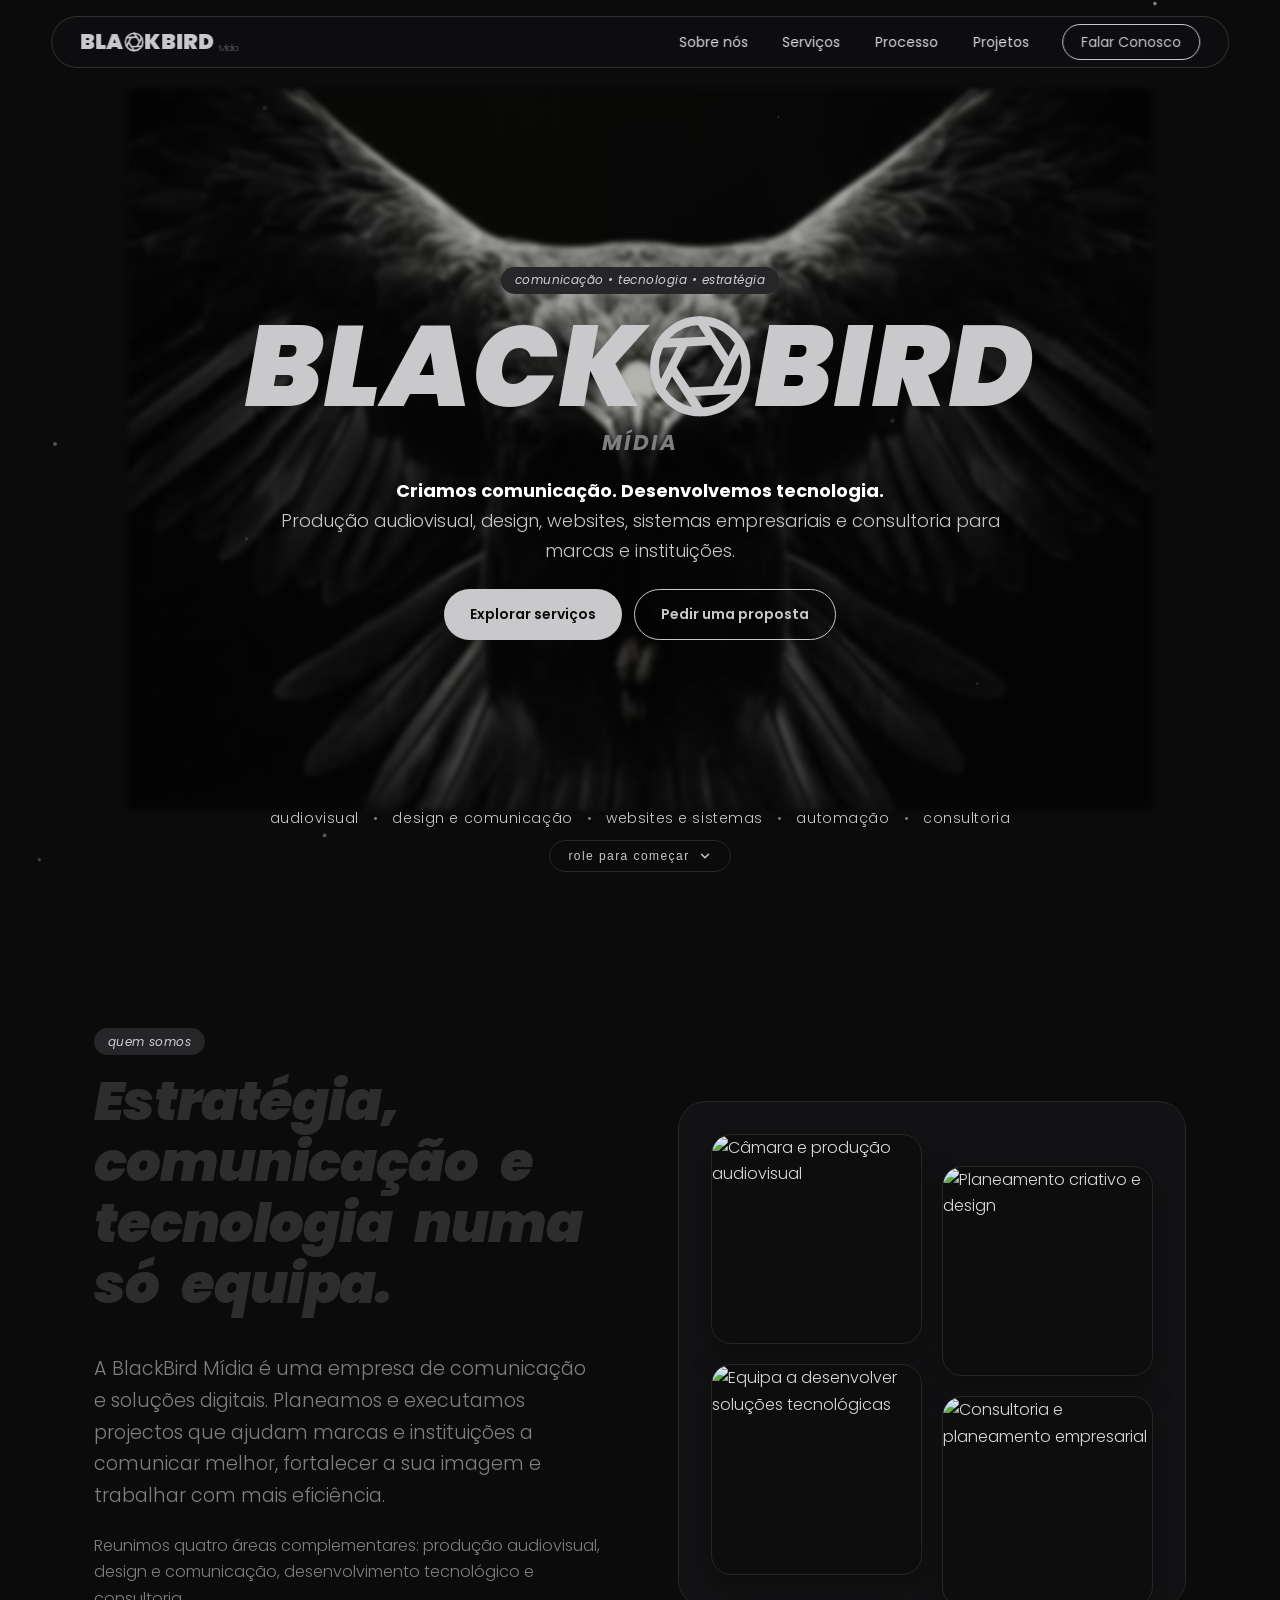
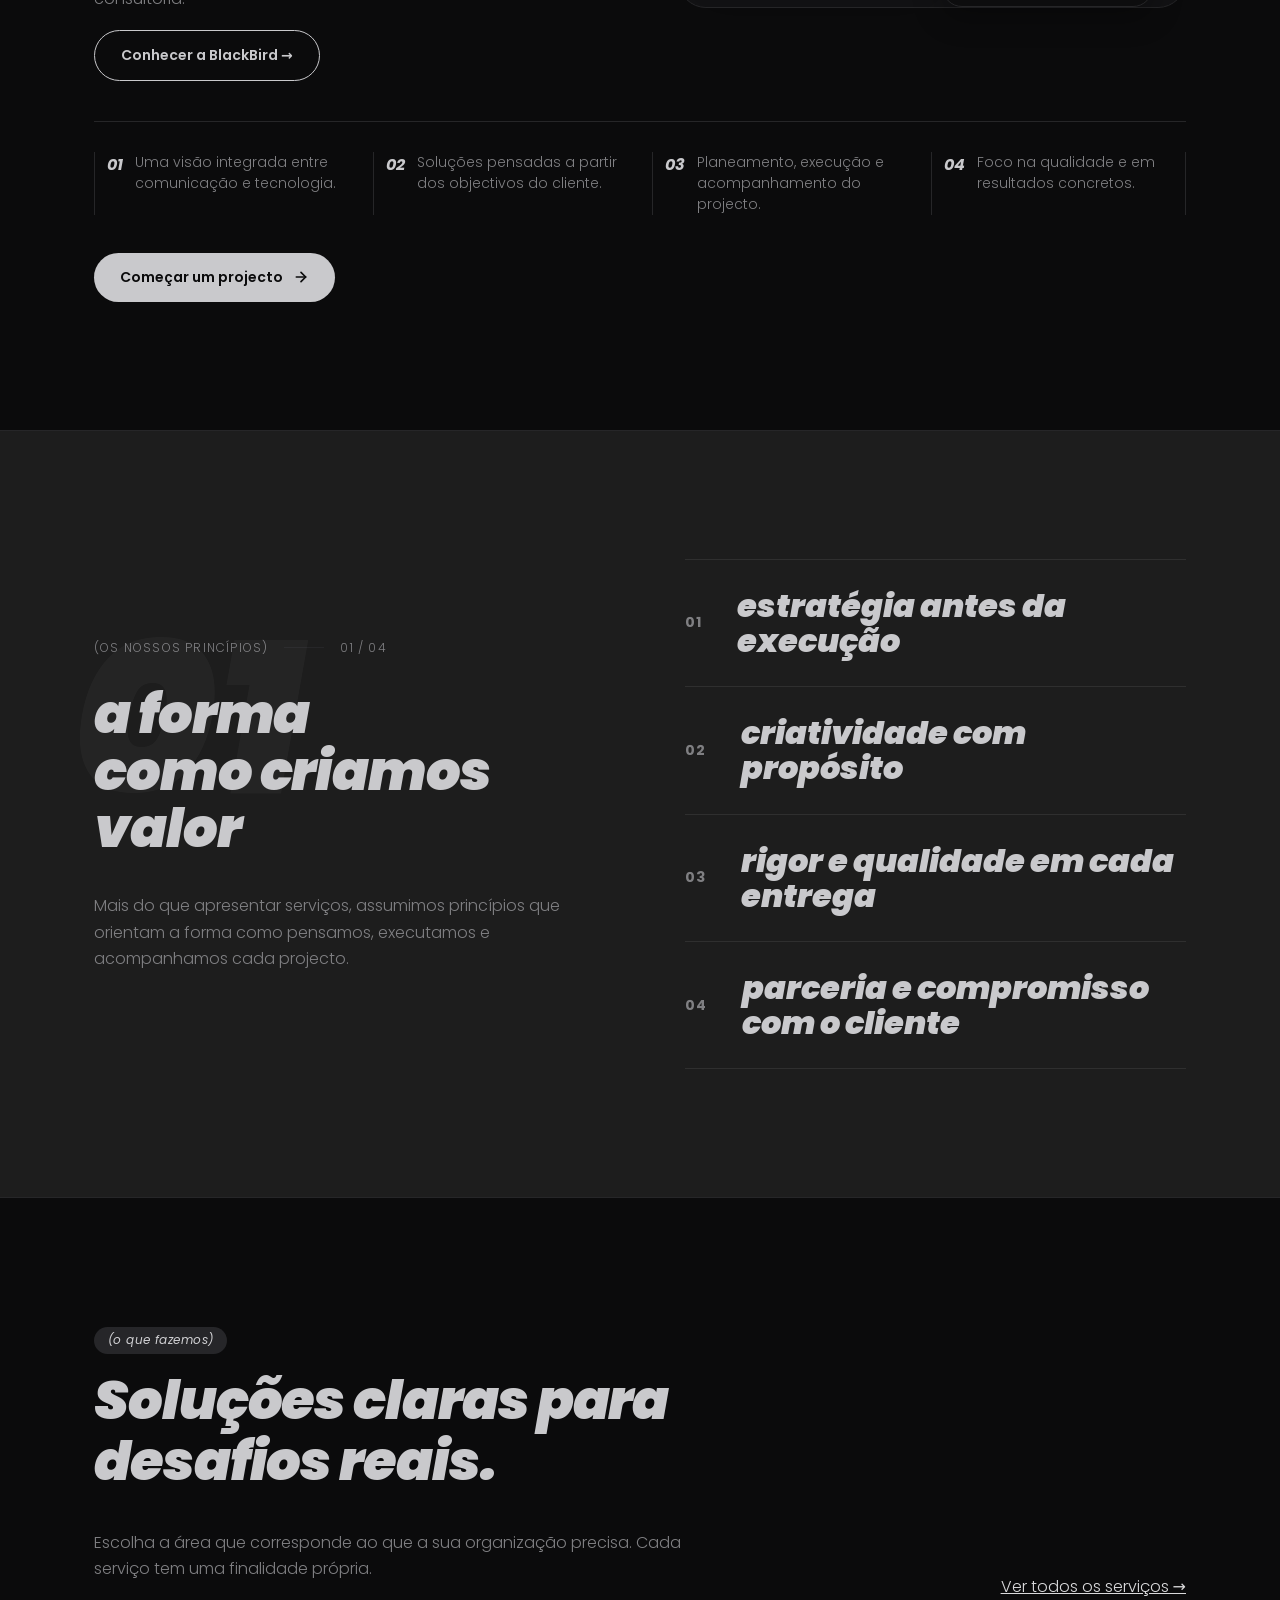
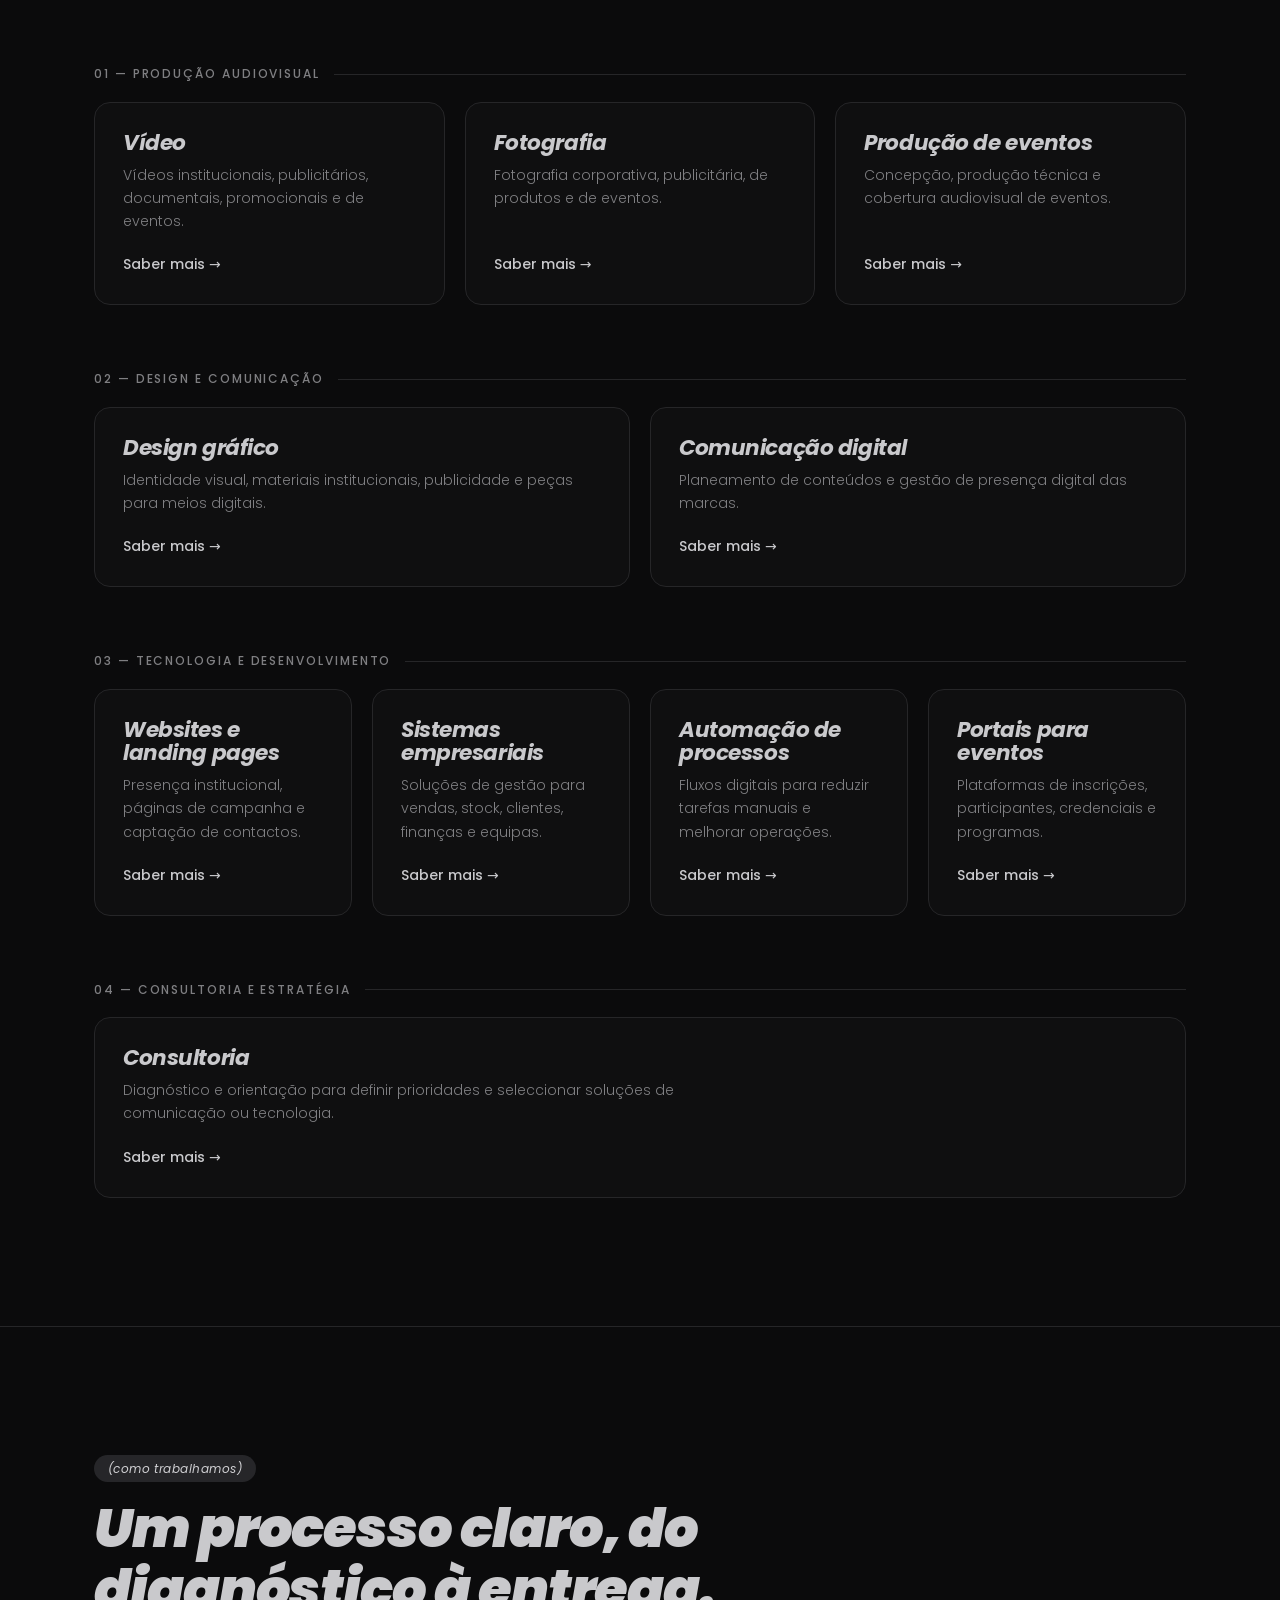
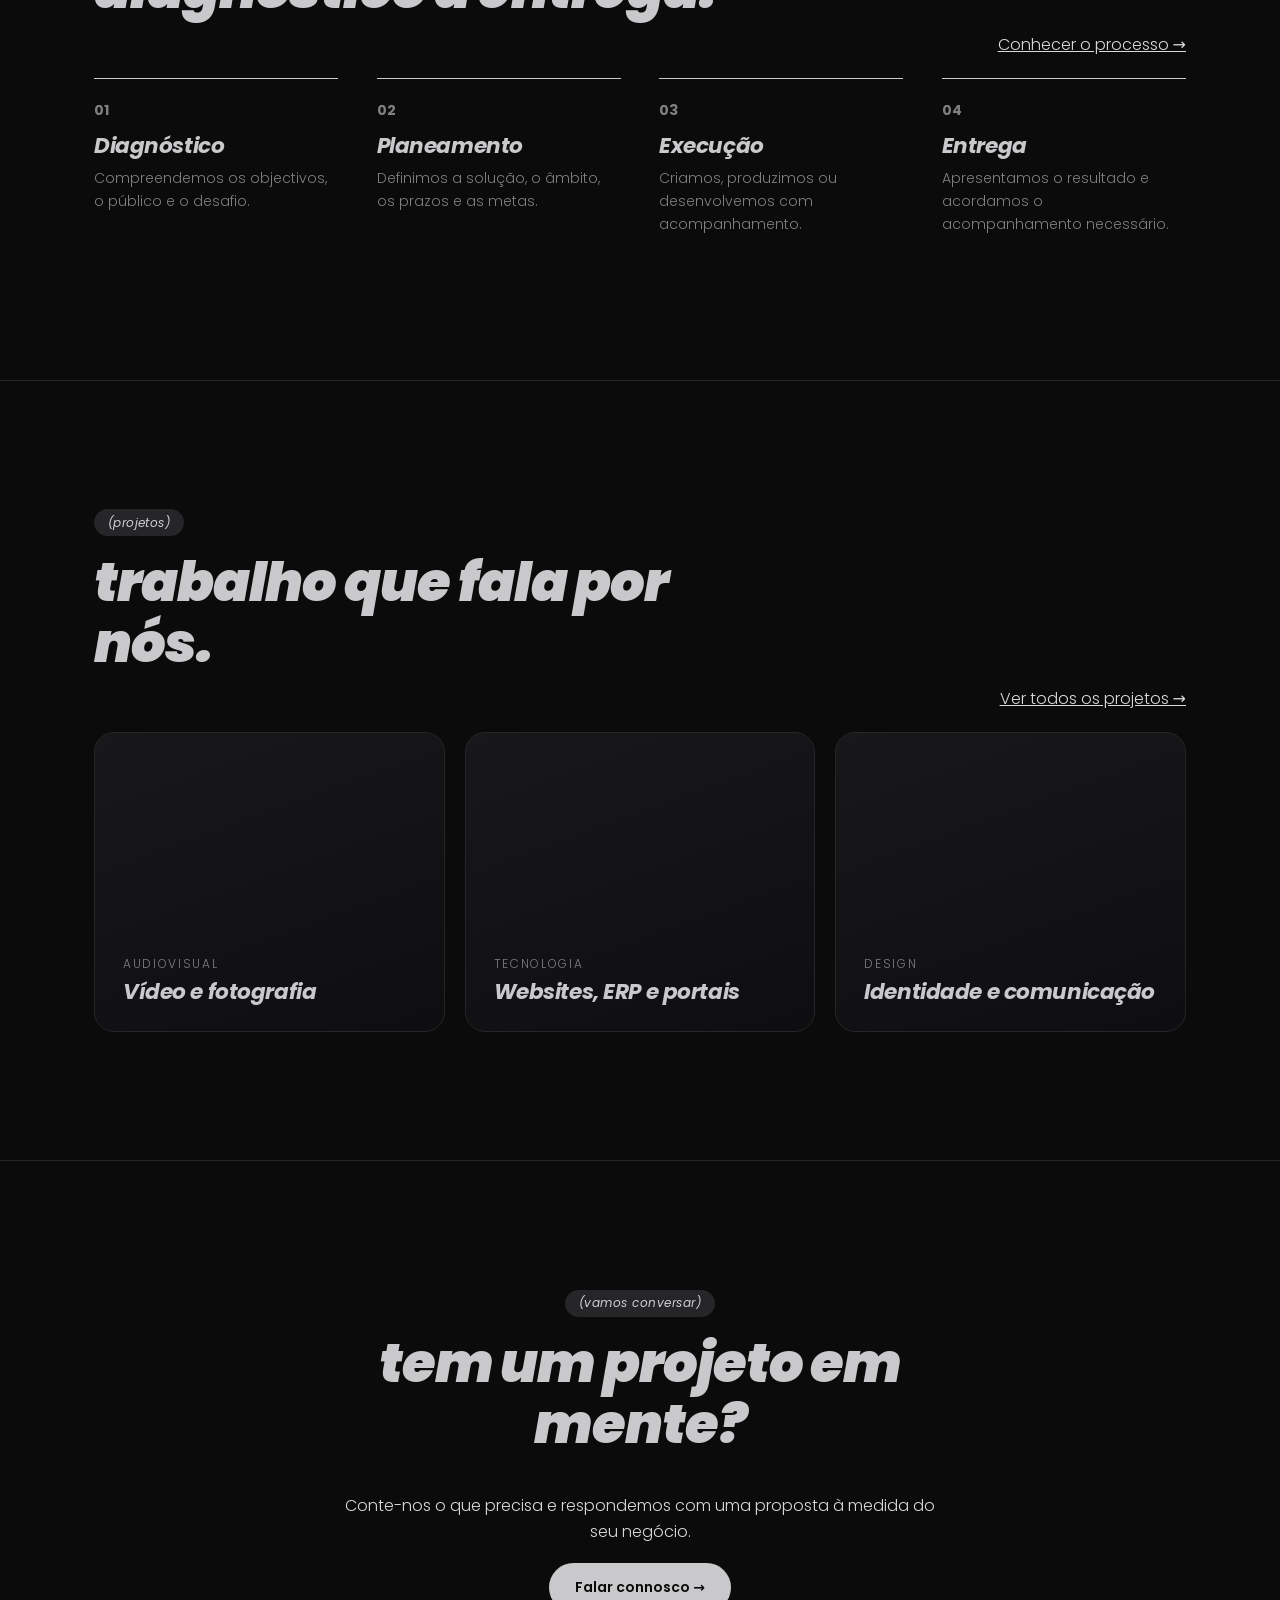
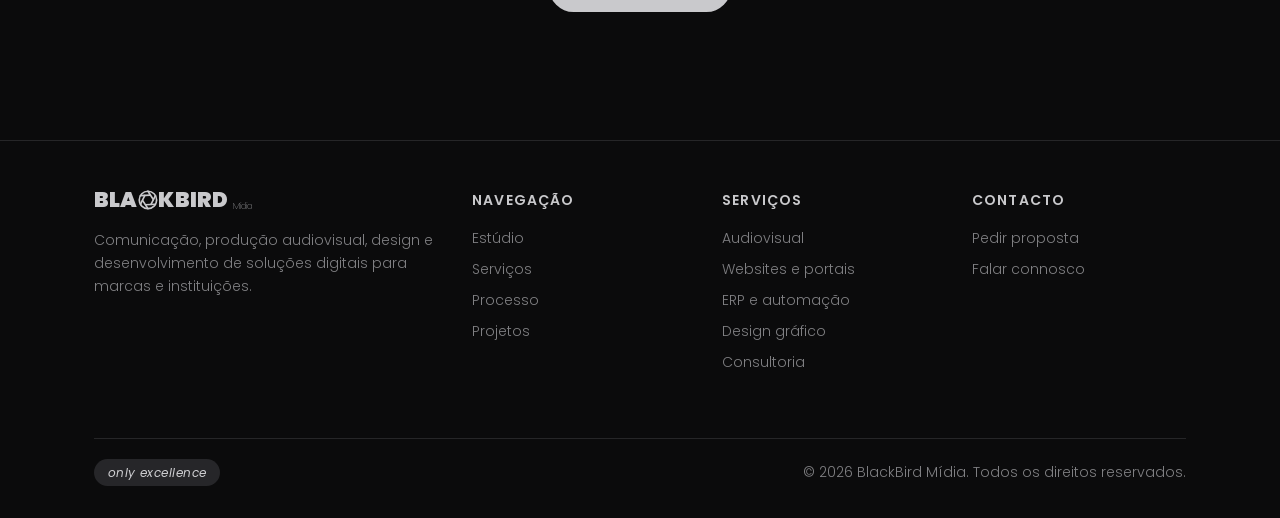
==== index.html @ aff82102 "Add files via upload" ====
<!DOCTYPE html>
<html lang="pt-MZ">
<head>
<meta charset="utf-8">
<meta name="viewport" content="width=device-width, initial-scale=1, viewport-fit=cover">
<title>BlackBird Mídia | Comunicação, Tecnologia e Soluções Digitais</title>
<meta name="description" content="A BlackBird Mídia reúne produção audiovisual, design e comunicação, desenvolvimento de websites e sistemas empresariais e consultoria para marcas e instituições.">
<meta name="color-scheme" content="dark">
<meta name="theme-color" content="#0b0b0c">
<link rel="icon" href="assets/icone.png">
<link rel="preconnect" href="https://fonts.googleapis.com">
<link rel="preconnect" href="https://fonts.gstatic.com" crossorigin>
<link href="https://fonts.googleapis.com/css2?family=Poppins:ital,wght@0,200;0,300;0,400;0,500;0,700;0,900;1,300;1,700;1,900&display=swap" rel="stylesheet">


<style>
.skip-link { position:absolute; left:-9999px; top:8px; z-index:100; padding:12px 16px; background:#fff; color:#000; border-radius:8px; }
.skip-link:focus { left:12px; }

 /* =========================================================
   VARIÁVEIS
   ========================================================= */
:root {
  color-scheme: dark;

  /* Cores */
  --bg: #0b0b0c;
  --panel: #121214;
  --line: #262628;
  --ash: #7f7f82;
  --silver: #c9c9cc;
  --text: #d9d9db;
  --white: #ffffff;

  /* Tipografia */
  --font: 'Poppins', 'Segoe UI', system-ui, -apple-system, Roboto, Helvetica, Arial, sans-serif;

  /* Escala de tamanhos (única fonte de verdade) */
  --fs-xs: 0.75rem;                              /* chips, legendas, labels */
  --fs-sm: 0.875rem;                             /* links, notas, rodapé */
  --fs-base: 1rem;                               /* texto corrido */
  --fs-md: clamp(1.1rem, 1rem + 0.6vw, 1.35rem); /* h3, destaques */
  --fs-lg: clamp(1.4rem, 1.1rem + 1.4vw, 2rem);  /* itens de lista grandes */
  --fs-xl: clamp(2rem, 1.4rem + 3vw, 3.4rem);    /* h2 e títulos de secção */
  --fs-hero: clamp(2.6rem, 1.5rem + 7vw, 7.5rem);/* logótipo hero */

  /* Espaçamento */
  --pad: clamp(20px, 5vw, 72px);
  --section-y: clamp(64px, 10vw, 140px);
  --radius: 20px;

  --ease: cubic-bezier(0.22, 1, 0.36, 1);

  /* COLE AQUI a sua imagem base64 original */
    --eagle:url("[data-uri]");
}

/* =========================================================
   BASE
   ========================================================= */
*, *::before, *::after { box-sizing: border-box; }

html {
  scroll-behavior: smooth;
  background: var(--bg);
  -webkit-text-size-adjust: 100%;
}

body {
  margin: 0;
  background: var(--bg);
  color: var(--text);
  font-family: var(--font);
  font-weight: 300;
  font-size: var(--fs-base);
  line-height: 1.65;
  overflow-x: hidden;
  padding-top: env(safe-area-inset-top, 0px);
  padding-bottom: env(safe-area-inset-bottom, 0px);
}

img, svg, video { max-width: 100%; display: block; }
a { color: inherit; }
:focus-visible { outline: 2px solid var(--silver); outline-offset: 3px; border-radius: 2px; }

.wrap {
  position: relative;
  z-index: 1;
  width: 100%;
  max-width: 1220px;
  margin-inline: auto;
  padding-inline: var(--pad);
}

section {
  position: relative;
  z-index: 1;
  padding-block: var(--section-y);
}

/* =========================================================
   TIPOGRAFIA
   ========================================================= */
h1, h2, h3 {
  font-family: var(--font);
  font-weight: 900;
  font-style: italic;
  margin: 0;
  letter-spacing: -0.02em;
  line-height: 1.08;
}
h2 { font-size: var(--fs-xl); color: var(--silver); margin-bottom: clamp(20px, 3vw, 40px); }
h3 { font-size: var(--fs-md); color: var(--silver); font-weight: 700; margin-bottom: 0.6rem; }
p  { margin: 0 0 1.1em; max-width: 62ch; }

.chip {
  display: inline-block;
  background: #262629;
  color: #cfcfd2;
  font-style: italic;
  font-weight: 400;
  font-size: var(--fs-xs);
  letter-spacing: 0.04em;
  padding: 0.22rem 0.85rem;
  border-radius: 999px;
  margin-bottom: 1rem;
  transition: opacity 0.6s ease, transform 0.6s ease;
}

/* =========================================================
   LOGÓTIPOS
   ========================================================= */
.logo {
  display: inline-flex;
  align-items: center;
  text-decoration: none;
  font-weight: 900;
  font-size: var(--fs-md);
  letter-spacing: 0.01em;
  color: var(--silver);
  line-height: 1;
}
.logo svg { width: 0.92em; height: 0.92em; margin: 0 0.02em; flex: none; }
.logo small {
  font-weight: 200;
  font-size: 0.42em;
  margin-left: 0.45em;
  color: var(--ash);
  align-self: flex-end;
  margin-bottom: 0.1em;
}

.logo2 {
  display: inline-flex;
  align-items: center;
  justify-content: center;
  text-decoration: none;
  font-weight: 900;
  font-size: var(--fs-hero);
  letter-spacing: 0.01em;
  color: var(--silver);
  line-height: 1;
}
.logo2 svg { width: 0.92em; height: 0.92em; margin: 0 0.02em; flex: none; }

/* =========================================================
   NAVEGAÇÃO
   ========================================================= */
.nav {
  position: fixed;
  top: 16px;
  left: 50%;
  transform: translateX(-50%);
  width: min(92%, 1220px);
  z-index: 50;
  padding: 12px 28px;
  display: flex;
  align-items: center;
  justify-content: space-between;
  border-radius: 999px;
  border: 1px solid rgba(255, 255, 255, 0.14);
  background: rgba(18, 18, 20, 0.55);
  backdrop-filter: blur(14px);
  -webkit-backdrop-filter: blur(14px);
  transition: transform 0.45s var(--ease), background 0.3s, border-color 0.3s;
}
.nav.nav-hidden { transform: translateX(-50%) translateY(-150%); }
.nav.solid {
  background: rgba(14, 14, 16, 0.88);
  border-color: rgba(255, 255, 255, 0.22);
  box-shadow: 0 12px 32px rgba(0, 0, 0, 0.45);
}

.nav ul {
  display: flex;
  align-items: center;
  gap: clamp(16px, 2.4vw, 34px);
  list-style: none;
  margin: 0;
  padding: 0;
}
.nav ul a {
  text-decoration: none;
  font-size: var(--fs-sm);
  font-weight: 400;
  color: var(--text);
  padding: 4px 2px;
  transition: color 0.2s;
}
.nav ul a:hover { color: var(--white); }

.nav .cta-nav {
  border: 1px solid var(--silver);
  padding: 7px 18px;
  border-radius: 999px;
  color: var(--silver);
  transition: background 0.2s, color 0.2s;
}
.nav .cta-nav:hover { background: var(--silver); color: var(--bg); }

.nav .menu {
  display: none;
  background: none;
  border: 1px solid var(--line);
  color: var(--silver);
  font: inherit;
  font-size: var(--fs-sm);
  padding: 6px 14px;
  border-radius: 999px;
  cursor: pointer;
}

/* =========================================================
   HERO
   ========================================================= */
.hero {
  position: relative;
  width: 100%;
  min-height: 100svh;
  display: flex;
  flex-direction: column;
  justify-content: space-between;
  align-items: center;
  text-align: center;
  padding-top: calc(env(safe-area-inset-top, 0px) + 100px);
  padding-bottom: 28px;
  overflow: hidden;
}

.hero::before {
  content: "";
  position: absolute;
  inset: 0;
  background: var(--eagle) center / cover no-repeat;
  opacity: 0.7;
  filter: blur(3px);
  transform: scale(0.8);
  z-index: 0;
  pointer-events: none;
}

.hero::after {
  content: "";
  position: absolute;
  left: 0; right: 0; bottom: 0;
  height: 110px;
  background: linear-gradient(to bottom, transparent, var(--bg));
  pointer-events: none;
  z-index: 1;
}

.hero .wrap {
  flex: 1;
  display: flex;
  flex-direction: column;
  justify-content: center;
  align-items: center;
  z-index: 2;
  transform: scale(1);
  transition: transform 0.85s var(--ease);
}

.hero .ln2 {
  display: block;
  font-size: var(--fs-md);
  color: var(--ash);
  font-weight: 700;
  text-transform: uppercase;
  margin-top: 8px;
  letter-spacing: 0.12em;
}

.hero-bottom {
  position: relative;
  z-index: 2;
  width: 100%;
  display: flex;
  flex-direction: column;
  align-items: center;
  gap: 10px;
  padding-inline: var(--pad);
}

.hero-ticker {
  display: flex;
  flex-wrap: wrap;
  justify-content: center;
  gap: 8px 14px;
  font-size: var(--fs-sm);
  color: var(--ash);
  text-transform: lowercase;
  letter-spacing: 0.04em;
  transition: opacity 0.6s var(--ease), transform 0.6s var(--ease);
}
.hero-ticker span { color: var(--silver); }

.hero.is-zoomed-out .wrap  { transform: scale(0.82); }
.hero.is-zoomed-out .chip  { opacity: 0; transform: translateY(-12px); }
.hero.is-zoomed-out .hero-ticker { opacity: 0; transform: translateY(18px); pointer-events: none; }

.scroll-down-btn {
  display: inline-flex;
  align-items: center;
  gap: 8px;
  background: none;
  border: 1px solid var(--line);
  color: var(--silver);
  padding: 8px 18px;
  border-radius: 999px;
  font-size: var(--fs-xs);
  letter-spacing: 0.12em;
  text-transform: lowercase;
  cursor: pointer;
  animation: pulse-hint 2s infinite ease-in-out;
  transition: background 0.2s, border-color 0.2s;
}
.scroll-down-btn:hover { background: rgba(255, 255, 255, 0.08); border-color: var(--silver); }

@keyframes pulse-hint {
  0%, 100% { opacity: 0.4; transform: translateY(0); }
  50%      { opacity: 1;   transform: translateY(3px); }
}

/* =========================================================
   ANIMAÇÕES DE REVELAÇÃO
   ========================================================= */
.reveal-title,
.reveal {
  line-height: 1.12;
  max-width: 18ch;
  font-size: var(--fs-xl);
}

.reveal-title .word,
.reveal .word {
  display: inline-block;
  color: rgba(255, 255, 255, 0.14);
  transform: translateY(14px);
  opacity: 0.35;
  margin-right: 0.26em;
  transition: color 0.55s var(--ease), transform 0.55s var(--ease), opacity 0.55s ease;
}
.reveal-title .word.is-lit,
.reveal .word.is-lit {
  color: var(--white);
  transform: none;
  opacity: 1;
}

.fade-up {
  opacity: 0;
  transform: translateY(28px);
  transition: opacity 0.75s var(--ease), transform 0.75s var(--ease);
}
.fade-up.in-view { opacity: 1; transform: none; }

/* =========================================================
   BOTÕES
   ========================================================= */
.btn,
.btn-pill {
  display: inline-flex;
  align-items: center;
  gap: 10px;
  padding: 13px 26px;
  border-radius: 999px;
  font-weight: 600;
  font-size: var(--fs-sm);
  text-decoration: none;
  transition: transform 0.25s, background 0.25s;
}
.btn-pill { margin-top: 38px; background: var(--silver); color: var(--bg); }
.btn-pill:hover { background: var(--white); transform: translateY(-2px); }

.btn-solid { background: var(--silver); color: var(--bg); }
.btn-solid:hover { background: var(--white); transform: translateY(-2px); }
.btn-line { border: 1px solid var(--silver); color: var(--silver); }
.btn-line:hover { background: rgba(255, 255, 255, 0.08); transform: translateY(-2px); }


.hero-intro {
  max-width: 820px;
  margin: 22px auto 0;
  padding-inline: 18px;
  color: var(--silver);
  font-size: clamp(1rem, 1.4vw, 1.2rem);
  line-height: 1.65;
}
.hero-intro strong { color: var(--white); }
.hero-actions { display:flex; flex-wrap:wrap; justify-content:center; gap:12px; margin-top:24px; }
.hero-actions a { min-width: 170px; }
.hero.is-zoomed-out .hero-intro,
.hero.is-zoomed-out .hero-actions { opacity:0; transform:translateY(12px); pointer-events:none; }
.hero-intro, .hero-actions { transition:opacity .5s ease, transform .5s ease; }
.service-overlay {
  opacity: 1;
  visibility: visible;
  transform: none;
  background: linear-gradient(to top, rgba(11,11,12,.94), rgba(11,11,12,.08) 78%);
  backdrop-filter: none;
  -webkit-backdrop-filter: none;
}
.service-card:hover .service-overlay { background: rgba(11,11,12,.82); }
.service-card:focus-within .service-overlay { background: rgba(11,11,12,.82); }
.values-note { color:var(--ash); max-width:60ch; }

/* =========================================================
   QUEM SOMOS
   ========================================================= */
.about-section-container { display: flex; flex-direction: column; gap: 40px; }

.about-grid {
  display: grid;
  grid-template-columns: 1fr 1fr;
  gap: clamp(32px, 6vw, 80px);
  align-items: center;
}

.infoblack { max-width: 42rem; }

.services-stairs {
  display: grid;
  grid-template-columns: repeat(2, 1fr);
  gap: clamp(12px, 2vw, 20px);
  background: var(--panel);
  border: 1px solid var(--line);
  padding: clamp(16px, 3vw, 32px);
  border-radius: 28px;
}
.services-stairs .service-card:nth-child(2),
.services-stairs .service-card:nth-child(4) { transform: translateY(32px); }

.service-card {
  position: relative;
  aspect-ratio: 1 / 1;
  border-radius: var(--radius);
  overflow: hidden;
  border: 1px solid var(--line);
  background: #0d0d0e;
  cursor: pointer;
  box-shadow: 0 10px 30px rgba(0, 0, 0, 0.3);
}
.service-card img {
  position: absolute;
  inset: 0;
  width: 100%;
  height: 100%;
  object-fit: cover;
  transition: transform 0.6s var(--ease), filter 0.4s ease;
}

.service-overlay {
  position: absolute;
  inset: 0;
  z-index: 2;
  display: flex;
  flex-direction: column;
  justify-content: flex-end;
  padding: clamp(14px, 2vw, 24px);
  background: rgba(11, 11, 12, 0.88);
  backdrop-filter: blur(10px);
  -webkit-backdrop-filter: blur(10px);
  opacity: 0;
  visibility: hidden;
  transform: translateY(12px);
  transition: opacity 0.4s ease, transform 0.4s ease, visibility 0.4s ease;
}
.service-number {
  font-weight: 900;
  font-style: italic;
  font-size: var(--fs-lg);
  color: var(--silver);
  line-height: 1;
  margin-bottom: 8px;
}
.service-overlay p { font-size: var(--fs-sm); line-height: 1.45; margin: 0; }

.service-card:hover img { transform: scale(1.08); filter: brightness(0.5); }
.service-card:hover .service-overlay { opacity: 1; visibility: visible; transform: none; }

/* Pilares */
.pillars-row {
  display: grid;
  grid-template-columns: repeat(4, 1fr);
  gap: 24px;
  border-top: 1px solid var(--line);
  padding-top: 30px;
}
.pillar-col {
  display: flex;
  gap: 12px;
  border-left: 1px solid var(--line);
  padding-left: 12px;
}
.pillar-col:last-child { border-right: 1px solid var(--line); }
.pillar-col .p-num { font-weight: 700; font-style: italic; color: var(--silver); font-size: var(--fs-base); }
.pillar-col p { font-size: var(--fs-sm); color: var(--ash); line-height: 1.5; margin: 0; }

.bottom-action { display: flex; justify-content: flex-start; }

/* =========================================================
   FILOSOFIA — "O QUE NOS MOVE"
   ========================================================= */
.philosophy-section {
  position: relative;
  background: #131012;
  padding-block: var(--section-y);
  overflow: hidden;
  border-block: 1px solid var(--line);
}

.philosophy-container {
  display: grid;
  grid-template-columns: 1fr 1fr;
  gap: clamp(32px, 8vw, 90px);
  align-items: center;
}

.philosophy-left { position: relative; display: flex; flex-direction: column; }

.phil-top-info {
  display: flex;
  align-items: center;
  gap: 16px;
  margin-bottom: 28px;
  font-size: var(--fs-xs);
  letter-spacing: 0.1em;
  color: var(--ash);
  text-transform: uppercase;
}
.phil-divider { width: 40px; height: 1px; background: var(--line); }

.phil-hero-title-box { position: relative; margin-bottom: 36px; }

.phil-watermark {
  position: absolute;
  top: -0.35em;
  left: -0.1em;
  font-weight: 900;
  font-style: italic;
  font-size: clamp(6rem, 17vw, 15rem);
  color: rgba(255, 255, 255, 0.035);
  line-height: 1;
  pointer-events: none;
  z-index: 0;
}

.phil-title {
  position: relative;
  z-index: 1;
  margin: 0;
  font-weight: 900;
  font-style: italic;
  font-size: var(--fs-xl);
  line-height: 1.05;
  color: var(--silver);
  text-transform: lowercase;
}

.phil-bottom-hint { display: flex; align-items: center; gap: 12px; }
.phil-line { width: 1px; height: 28px; background: var(--line); }
.phil-hint-text { font-size: var(--fs-xs); letter-spacing: 0.12em; color: var(--ash); text-transform: uppercase; }

.phil-list { list-style: none; margin: 0; padding: 0; display: flex; flex-direction: column; }
.phil-item {
  display: flex;
  align-items: center;
  gap: clamp(16px, 3.5vw, 36px);
  padding-block: clamp(16px, 2.5vw, 28px);
  border-bottom: 1px solid rgba(255, 255, 255, 0.08);
  transition: padding-left 0.3s ease;
}
.phil-item:first-child { border-top: 1px solid rgba(255, 255, 255, 0.08); }
.phil-item:hover { padding-left: 8px; }

.phil-num { flex: none; font-weight: 700; font-size: var(--fs-sm); color: var(--ash); letter-spacing: 0.05em; }
.phil-text {
  font-weight: 900;
  font-style: italic;
  font-size: var(--fs-lg);
  line-height: 1.1;
  color: var(--silver);
  text-transform: lowercase;
  transition: color 0.3s ease;
}
.phil-item:hover .phil-text { color: var(--white); }

/* =========================================================
   CARDS, PASSOS, TRABALHOS
   ========================================================= */
.sec-head { display: flex; flex-wrap: wrap; align-items: flex-end; justify-content: space-between; gap: 20px; }

.area { margin-top: clamp(40px, 5vw, 64px); }
.area-label {
  display: flex;
  align-items: center;
  gap: 14px;
  margin: 0 0 18px;
  max-width: none;
  font-size: var(--fs-xs);
  letter-spacing: 0.16em;
  text-transform: uppercase;
  color: var(--ash);
  font-weight: 500;
}
.area-label::after { content: ""; flex: 1; height: 1px; background: var(--line); }

.grid { display: grid; grid-template-columns: repeat(auto-fit, minmax(min(100%, 230px), 1fr)); gap: 20px; }

.card {
  display: flex;
  flex-direction: column;
  background: rgba(255, 255, 255, 0.02);
  border: 1px solid var(--line);
  padding: clamp(20px, 3vw, 28px);
  border-radius: 16px;
  text-decoration: none;
  transition: border-color 0.25s, background 0.25s, transform 0.25s;
}
.card:hover { border-color: var(--silver); background: rgba(255, 255, 255, 0.05); transform: translateY(-4px); }
.card p { color: var(--ash); font-size: var(--fs-sm); margin: 0 0 20px; }
.card .go { margin-top: auto; color: var(--silver); font-size: var(--fs-sm); font-weight: 500; }

.steps {
  counter-reset: s;
  display: grid;
  grid-template-columns: repeat(4, 1fr);
  gap: clamp(20px, 3vw, 40px);
  margin-top: 20px;
}
.step { border-top: 1px solid var(--silver); padding-top: 20px; }
.step::before {
  counter-increment: s;
  content: "0" counter(s);
  display: block;
  margin-bottom: 12px;
  font-weight: 700;
  font-size: var(--fs-sm);
  color: var(--ash);
}
.step p { color: var(--ash); font-size: var(--fs-sm); }

.work { display: grid; grid-template-columns: repeat(3, 1fr); gap: 20px; margin-top: 20px; }
.work a {
  min-height: 300px;
  display: flex;
  flex-direction: column;
  justify-content: flex-end;
  padding: 28px;
  border: 1px solid var(--line);
  border-radius: var(--radius);
  text-decoration: none;
  background: linear-gradient(160deg, #18181a, #0e0e10) center / cover;
  transition: border-color 0.25s, transform 0.25s;
}
.work a:hover { border-color: var(--silver); transform: translateY(-4px); }
.work a span { font-size: var(--fs-xs); letter-spacing: 0.14em; text-transform: uppercase; color: var(--ash); }
.work a h3 { margin: 6px 0 0; }

/* =========================================================
   CTA
   ========================================================= */
.cta-section { padding: 80px 0 40px; background: var(--bg); }

.cta-banner {
  position: relative;
  overflow: hidden;
  display: flex;
  flex-direction: column;
  align-items: center;
  gap: 20px;
  text-align: center;
  padding: clamp(40px, 6vw, 80px) clamp(20px, 5vw, 64px);
  background: linear-gradient(135deg, rgba(255, 255, 255, 0.03), rgba(255, 255, 255, 0.01));
  border: 1px solid var(--line);
  border-radius: 32px;
  box-shadow: 0 20px 50px rgba(0, 0, 0, 0.4);
}
.cta-banner h2 { max-width: 750px; margin: 0; text-transform: lowercase; }
.cta-banner p { max-width: 500px; margin: 0 0 10px; color: var(--ash); line-height: 1.5; }

.cta { text-align: center; border-top: 1px solid var(--line); }
.cta h2, .cta p { margin-inline: auto; }
.cta h2 { max-width: 18ch; }

/* =========================================================
   FOOTER
   ========================================================= */
footer {
  position: relative;
  z-index: 1;
  background: var(--bg);
  border-top: 1px solid var(--line);
  padding: 48px 0 calc(32px + env(safe-area-inset-bottom, 0px));
  font-size: var(--fs-sm);
  color: var(--ash);
}
footer .wrap { display: flex; flex-wrap: wrap; gap: 32px; align-items: flex-start; justify-content: space-between; }

.footer-links-group { display: flex; flex-wrap: wrap; gap: clamp(24px, 5vw, 48px); }
.footer-col { display: flex; flex-direction: column; gap: 12px; }
.footer-col h4 { margin: 0 0 4px; color: var(--silver); font-size: var(--fs-sm); font-weight: 700; text-transform: uppercase; letter-spacing: 0.05em; }
.footer-col a { color: var(--ash); text-decoration: none; transition: color 0.2s; }
.footer-col a:hover { color: var(--white); }

.foot { display: grid; grid-template-columns: 1.6fr 1fr 1fr 1fr; gap: 36px; }
.foot h4 { margin: 0 0 14px; color: var(--silver); font-weight: 600; font-size: var(--fs-sm); letter-spacing: 0.08em; text-transform: uppercase; }
.foot ul { list-style: none; margin: 0; padding: 0; display: grid; gap: 8px; }
.foot a { text-decoration: none; transition: color 0.2s; }
.foot ul a:hover { color: var(--white); }

.legal {
  margin-top: 32px;
  padding-top: 20px;
  border-top: 1px solid var(--line);
  display: flex;
  flex-wrap: wrap;
  justify-content: space-between;
  align-items: center;
  gap: 12px 16px;
  width: 100%;
}

/* =========================================================
   RESPONSIVO
   ========================================================= */
@media (max-width: 1024px) {
  .steps { grid-template-columns: repeat(2, 1fr); }
  .work  { grid-template-columns: repeat(2, 1fr); }
  .foot  { grid-template-columns: 1fr 1fr; }
}

@media (max-width: 900px) {
  .about-grid,
  .philosophy-container { grid-template-columns: 1fr; gap: 40px; }

  .services-stairs .service-card:nth-child(2),
  .services-stairs .service-card:nth-child(4) { transform: none; }

  .pillars-row { grid-template-columns: repeat(2, 1fr); gap: 28px; }
  .pillar-col:last-child { border-right: 0; }
}

@media (max-width: 760px) {
  .nav { border-radius: 24px; padding: 12px 20px; }
  .nav .menu { display: block; }
  .nav ul {
    position: absolute;
    top: calc(100% + 8px);
    left: 0;
    right: 0;
    flex-direction: column;
    align-items: stretch;
    gap: 0;
    padding: 10px 22px 18px;
    background: rgba(14, 14, 16, 0.97);
    border: 1px solid var(--line);
    border-radius: 20px;
    display: none;
  }
  .nav ul.open { display: flex; }
  .nav ul a { display: block; padding: 14px 0; font-size: var(--fs-base); border-bottom: 1px solid var(--line); }
  .nav .cta-nav { text-align: center; margin-top: 12px; border-bottom: 1px solid var(--silver); }

  .hero { padding-top: calc(env(safe-area-inset-top, 0px) + 90px); }
  .work { grid-template-columns: 1fr; }
  .work a { min-height: 220px; }
}

@media (max-width: 600px) {
  .pillars-row { grid-template-columns: 1fr; }
  .pillar-col,
  .pillar-col:last-child { border-right: 0; }
  .steps { grid-template-columns: 1fr; }
  .foot  { grid-template-columns: 1fr; }
  .legal { flex-direction: column; align-items: flex-start; }
  .btn, .btn-pill { width: 100%; justify-content: center; }
  .cta-banner { border-radius: 24px; }
}

@media (prefers-reduced-motion: reduce) {
  *, *::before, *::after { animation: none !important; transition-duration: 0.01ms !important; scroll-behavior: auto !important; }
}






/* =========================================================
   PARTÍCULAS A CAIR (FUNDO)
   ========================================================= */
#snow {
  position: fixed;
  inset: 0;
  width: 100%;
  height: 100%;
  z-index: 0;            /* atrás do conteúdo (.wrap e section usam z-index: 1) */
  pointer-events: none;  /* não bloqueia cliques */
}

@media (prefers-reduced-motion: reduce) {
  #snow { display: none; }
 }
</style>
</head>
<body class="home">
<a class="skip-link" href="#conteudo">Saltar para o conteúdo</a>
<canvas id="snow" aria-hidden="true"></canvas>
<!-- Cabeçalho Flutuante Inteligente -->

<header class="nav" id="nav">
  <a class="logo" href="index.html" aria-label="BlackBird Mídia, início">
    BLA<svg viewBox="0 0 24 24" fill="none"
      stroke="currentColor" stroke-width="2"
      stroke-linecap="round" aria-hidden="true">
      <circle cx="12" cy="12" r="10.5"/>
      <path d="M12 1.5 L18.5 11.5" transform="rotate(0 12 12)"/>
      <path d="M12 1.5 L18.5 11.5" transform="rotate(60 12 12)"/>
      <path d="M12 1.5 L18.5 11.5" transform="rotate(120 12 12)"/>
      <path d="M12 1.5 L18.5 11.5" transform="rotate(180 12 12)"/>
      <path d="M12 1.5 L18.5 11.5" transform="rotate(240 12 12)"/>
      <path d="M12 1.5 L18.5 11.5" transform="rotate(300 12 12)"/>
    </svg>KBIRD
    <small>Mídia</small>
  </a>

  <button class="menu" id="menuBtn"
    aria-expanded="false" aria-controls="menuList">
    Menu
  </button>

  <ul id="menuList">
    <li><a href="sobre.html">Sobre nós</a></li>
    <li><a href="servicos.html">Serviços</a></li>
    <li><a href="processo.html">Processo</a></li>
    <li><a href="projetos.html">Projetos</a></li>
    <li><a class="cta-nav" href="contacto.html">Falar Conosco</a></li>
  </ul>
</header>


<main id="conteudo">
  <!-- HERO DE ECRÃ INTEIRO -->
<section class="hero" id="hero">
    <div class="wrap">
      <span class="chip">comunicação • tecnologia • estratégia</span>
      <h1>
        <span class="ln">
          <span class="logo2">BLACK<svg viewBox="0 0 24 24" fill="none" stroke="currentColor" stroke-width="2" stroke-linecap="round" aria-hidden="true"><circle cx="12" cy="12" r="10.5"/><path d="M12 1.5 L18.5 11.5" transform="rotate(0 12 12)"/><path d="M12 1.5 L18.5 11.5" transform="rotate(60 12 12)"/><path d="M12 1.5 L18.5 11.5" transform="rotate(120 12 12)"/><path d="M12 1.5 L18.5 11.5" transform="rotate(180 12 12)"/><path d="M12 1.5 L18.5 11.5" transform="rotate(240 12 12)"/><path d="M12 1.5 L18.5 11.5" transform="rotate(300 12 12)"/></svg>BIRD</span>
        </span>
        <span class="ln2">Mídia</span>
      </h1>
      <p class="hero-intro"><strong>Criamos comunicação. Desenvolvemos tecnologia.</strong><br>Produção audiovisual, design, websites, sistemas empresariais e consultoria para marcas e instituições.</p>
      <div class="hero-actions">
        <a class="btn btn-solid" href="servicos.html">Explorar serviços</a>
        <a class="btn btn-line" href="contacto.html">Pedir uma proposta</a>
      </div>
    </div>

    <div class="hero-bottom">
      <div class="hero-ticker">
        <span>audiovisual</span> &bull;
        <span>design e comunicação</span> &bull;
        <span>websites e sistemas</span> &bull;
        <span>automação</span> &bull;
        <span>consultoria</span>
      </div>
      <button class="scroll-down-btn" id="scrollBtn" type="button" aria-label="Avançar para o conteúdo">
        <span id="scrollBtnText">role para começar</span>
        <svg width="14" height="14" viewBox="0 0 24 24" fill="none" stroke="currentColor" stroke-width="2.5" stroke-linecap="round" stroke-linejoin="round"><path d="M6 9l6 6 6-6"/></svg>
      </button>
    </div>
  </section>

  <!-- SECÇÃO SEGUINTE -->
<section id="quem-somos">
  <div class="wrap about-section-container">
    <div class="about-grid">
      <div class="about-left">
        <div class="infoblack">
          <span class="chip">quem somos</span>
          <h2 class="reveal-title" data-reveal-text>Estratégia, comunicação e tecnologia numa só equipa.</h2>
          <p class="fade-up" style="transition-delay:.15s;font-size:clamp(1.05rem,1.5vw,1.22rem);color:var(--ash)">
            A BlackBird Mídia é uma empresa de comunicação e soluções digitais. Planeamos e executamos projectos que ajudam marcas e instituições a comunicar melhor, fortalecer a sua imagem e trabalhar com mais eficiência.
          </p>
          <p class="fade-up" style="color:var(--ash)">
            Reunimos quatro áreas complementares: produção audiovisual, design e comunicação, desenvolvimento tecnológico e consultoria.
          </p>
          <a class="btn btn-line fade-up" href="#valores">Conhecer a BlackBird →</a>
        </div>
      </div>

      <div class="about-right">
        <div class="services-stairs fade-up" style="transition-delay:.2s">
          <article class="service-card">
            <img src="https://images.unsplash.com/photo-1485846234645-a62644f84728?auto=format&fit=crop&q=80&w=800" alt="Câmara e produção audiovisual">
            <div class="service-overlay"><span class="service-number">01</span><h3>Produção audiovisual</h3><p>Vídeo, fotografia, documentários e cobertura de eventos.</p></div>
          </article>
          <article class="service-card">
            <img src="https://images.unsplash.com/photo-1574717024653-61fd2cf4d44d?auto=format&fit=crop&q=80&w=800" alt="Planeamento criativo e design">
            <div class="service-overlay"><span class="service-number">02</span><h3>Design e comunicação</h3><p>Identidade visual, design gráfico e comunicação digital.</p></div>
          </article>
          <article class="service-card">
            <img src="https://images.unsplash.com/photo-1531403009284-440f080d1e12?auto=format&fit=crop&q=80&w=800" alt="Equipa a desenvolver soluções tecnológicas">
            <div class="service-overlay"><span class="service-number">03</span><h3>Tecnologia</h3><p>Websites, plataformas, ERP e automação de processos.</p></div>
          </article>
          <article class="service-card">
            <img src="https://images.unsplash.com/photo-1454165804606-c3d57bc86b40?auto=format&fit=crop&q=80&w=800" alt="Consultoria e planeamento empresarial">
            <div class="service-overlay"><span class="service-number">04</span><h3>Consultoria</h3><p>Diagnóstico, planeamento e orientação de soluções.</p></div>
          </article>
        </div>
      </div>
    </div>

    <div class="about-bottom-bar fade-up" style="transition-delay:.3s">
      <div class="pillars-row">
        <div class="pillar-col"><span class="p-num">01</span><p>Uma visão integrada entre comunicação e tecnologia.</p></div>
        <div class="pillar-col"><span class="p-num">02</span><p>Soluções pensadas a partir dos objectivos do cliente.</p></div>
        <div class="pillar-col"><span class="p-num">03</span><p>Planeamento, execução e acompanhamento do projecto.</p></div>
        <div class="pillar-col"><span class="p-num">04</span><p>Foco na qualidade e em resultados concretos.</p></div>
      </div>
      <div class="bottom-action">
        <a class="btn-pill" href="contacto.html">Começar um projecto
          <svg width="16" height="16" viewBox="0 0 24 24" fill="none" stroke="currentColor" stroke-width="2.5" stroke-linecap="round" stroke-linejoin="round" aria-hidden="true"><path d="M5 12h14"/><path d="m12 5 7 7-7 7"/></svg>
        </a>
      </div>
    </div>
  </div>
</section>

<!-- VALORES DA EMPRESA: não repetir a lista de serviços -->
<section class="philosophy-section" id="valores" style="background-color:#1d1d1d">
  <div class="wrap philosophy-container">
    <div class="philosophy-left">
      <div class="phil-top-info"><span class="phil-chip">(os nossos princípios)</span><span class="phil-divider"></span><span class="phil-count">01 / 04</span></div>
      <div class="phil-hero-title-box">
        <span class="phil-watermark">01</span>
        <h2 class="phil-title">a forma<br>como criamos<br>valor</h2>
      </div>
      <p class="values-note">Mais do que apresentar serviços, assumimos princípios que orientam a forma como pensamos, executamos e acompanhamos cada projecto.</p>
    </div>
    <div class="philosophy-right">
      <ul class="phil-list">
        <li class="phil-item"><span class="phil-num">01</span><span class="phil-text">estratégia antes da execução</span></li>
        <li class="phil-item"><span class="phil-num">02</span><span class="phil-text">criatividade com propósito</span></li>
        <li class="phil-item"><span class="phil-num">03</span><span class="phil-text">rigor e qualidade em cada entrega</span></li>
        <li class="phil-item"><span class="phil-num">04</span><span class="phil-text">parceria e compromisso com o cliente</span></li>
      </ul>
    </div>
  </div>
</section>

<!-- SECÇÃO DE SERVIÇOS -->
<!-- SECÇÃO DE SERVIÇOS -->
<!-- SECÇÃO DE SERVIÇOS -->
<section id="servicos">
  <div class="wrap">
    <div class="sec-head">
      <div>
        <span class="chip fade-up">(o que fazemos)</span>
        <h2 class="reveal" data-reveal>Soluções claras para desafios reais.</h2>
        <p class="values-note">Escolha a área que corresponde ao que a sua organização precisa. Cada serviço tem uma finalidade própria.</p>
      </div>
      <a class="link-arrow fade-up" href="servicos.html">Ver todos os serviços →</a>
    </div>

    <div class="area">
      <p class="area-label" id="audiovisual">01 — produção audiovisual</p>
      <div class="grid">
        <a class="card fade-up" href="servicos.html#video"><h3>Vídeo</h3><p>Vídeos institucionais, publicitários, documentais, promocionais e de eventos.</p><span class="go">Saber mais →</span></a>
        <a class="card fade-up" href="servicos.html#fotografia"><h3>Fotografia</h3><p>Fotografia corporativa, publicitária, de produtos e de eventos.</p><span class="go">Saber mais →</span></a>
        <a class="card fade-up" href="servicos.html#producao-eventos"><h3>Produção de eventos</h3><p>Concepção, produção técnica e cobertura audiovisual de eventos.</p><span class="go">Saber mais →</span></a>
      </div>
    </div>

    <div class="area">
      <p class="area-label" id="design">02 — design e comunicação</p>
      <div class="grid">
        <a class="card fade-up" href="#design"><h3>Design gráfico</h3><p>Identidade visual, materiais institucionais, publicidade e peças para meios digitais.</p><span class="go">Saber mais →</span></a>
        <a class="card fade-up" href="servicos.html#gestao"><h3>Comunicação digital</h3><p>Planeamento de conteúdos e gestão de presença digital das marcas.</p><span class="go">Saber mais →</span></a>
      </div>
    </div>

    <div class="area">
      <p class="area-label" id="tecnologia">03 — tecnologia e desenvolvimento</p>
      <div class="grid">
        <a class="card fade-up" href="#tecnologia"><h3>Websites e landing pages</h3><p>Presença institucional, páginas de campanha e captação de contactos.</p><span class="go">Saber mais →</span></a>
        <a class="card fade-up" href="#tecnologia"><h3>Sistemas empresariais</h3><p>Soluções de gestão para vendas, stock, clientes, finanças e equipas.</p><span class="go">Saber mais →</span></a>
        <a class="card fade-up" href="servicos.html#automacao"><h3>Automação de processos</h3><p>Fluxos digitais para reduzir tarefas manuais e melhorar operações.</p><span class="go">Saber mais →</span></a>
        <a class="card fade-up" href="servicos.html#portais-eventos"><h3>Portais para eventos</h3><p>Plataformas de inscrições, participantes, credenciais e programas.</p><span class="go">Saber mais →</span></a>
      </div>
    </div>

    <div class="area">
      <p class="area-label" id="consultoria">04 — consultoria e estratégia</p>
      <div class="grid">
        <a class="card fade-up" href="#consultoria"><h3>Consultoria</h3><p>Diagnóstico e orientação para definir prioridades e seleccionar soluções de comunicação ou tecnologia.</p><span class="go">Saber mais →</span></a>
      </div>
    </div>
  </div>
</section>

<section id="processo" style="border-top:1px solid var(--line)">
    <div class="wrap">
      <div class="sec-head">
        <div>
          <span class="chip fade-up">(como trabalhamos)</span>
          <h2 class="reveal" data-reveal>Um processo claro, do diagnóstico à entrega.</h2>
        </div>
        <a class="link-arrow fade-up" href="processo.html">Conhecer o processo →</a>
      </div>
      <div class="steps">
        <div class="step fade-up"><h3>Diagnóstico</h3><p>Compreendemos os objectivos, o público e o desafio.</p></div>
        <div class="step fade-up"><h3>Planeamento</h3><p>Definimos a solução, o âmbito, os prazos e as metas.</p></div>
        <div class="step fade-up"><h3>Execução</h3><p>Criamos, produzimos ou desenvolvemos com acompanhamento.</p></div>
        <div class="step fade-up"><h3>Entrega</h3><p>Apresentamos o resultado e acordamos o acompanhamento necessário.</p></div>
      </div>
    </div>
  </section>






  <section id="projetos" style="border-top:1px solid var(--line)">
    <div class="wrap">
      <div class="sec-head">
        <div>
          <span class="chip fade-up">(projetos)</span>
          <h2 class="reveal" data-reveal>trabalho que fala por nós.</h2>
        </div>
        <a class="link-arrow fade-up" href="portfolio.html">Ver todos os projetos →</a>
      </div>
      <!-- Dica: adicione style="background-image:url(...)" em cada card para usar uma imagem de capa -->
      <div class="work">
        <a class="fade-up" href="portfolio.html#audiovisual"><span>audiovisual</span><h3>Vídeo e fotografia</h3></a>
        <a class="fade-up" href="portfolio.html#tecnologia"><span>tecnologia</span><h3>Websites, ERP e portais</h3></a>
        <a class="fade-up" href="portfolio.html#design"><span>design</span><h3>Identidade e comunicação</h3></a>
      </div>
    </div>
  </section>



  <section class="cta">
    <div class="wrap">
      <span class="chip fade-up">(vamos conversar)</span>
      <h2 class="reveal" data-reveal>tem um projeto em mente?</h2>
      <p class="lead fade-up">Conte-nos o que precisa e respondemos com uma proposta à medida do seu negócio.</p>
      <a class="btn btn-solid fade-up" href="contacto.html">Falar connosco →</a>
    </div>
  </section>

<!-- FOOTER -->
<footer>
  <div class="wrap">
    <div class="foot">
      <div>
        <a class="logo" href="index.html" aria-label="BlackBird Mídia">BLA<svg viewBox="0 0 24 24" fill="none" stroke="currentColor" stroke-width="2" stroke-linecap="round" aria-hidden="true"><circle cx="12" cy="12" r="10.5"/><path d="M12 1.5 L18.5 11.5"/><path d="M12 1.5 L18.5 11.5" transform="rotate(60 12 12)"/><path d="M12 1.5 L18.5 11.5" transform="rotate(120 12 12)"/><path d="M12 1.5 L18.5 11.5" transform="rotate(180 12 12)"/><path d="M12 1.5 L18.5 11.5" transform="rotate(240 12 12)"/><path d="M12 1.5 L18.5 11.5" transform="rotate(300 12 12)"/></svg>KBIRD<small>Mídia</small></a>
        <p style="margin-top:14px">Comunicação, produção audiovisual, design e desenvolvimento de soluções digitais para marcas e instituições.</p>
      </div>
      <div>
        <h4>Navegação</h4>
        <ul>
          <li><a href="#quem-somos">Estúdio</a></li>
          <li><a href="servicos.html">Serviços</a></li>
          <li><a href="processo.html">Processo</a></li>
          <li><a href="portfolio.html">Projetos</a></li>
        </ul>
      </div>
      <div>
        <h4>Serviços</h4>
        <ul>
          <li><a href="#audiovisual">Audiovisual</a></li>
          <li><a href="#tecnologia">Websites e portais</a></li>
          <li><a href="#tecnologia">ERP e automação</a></li>
          <li><a href="#design">Design gráfico</a></li>
          <li><a href="#consultoria">Consultoria</a></li>
        </ul>
      </div>
      <div>
        <h4>Contacto</h4>
        <ul>
          <li><a href="contacto.html">Pedir proposta</a></li>
          <li><a href="contacto.html">Falar connosco</a></li>
        </ul>
      </div>
    </div>
    <div class="legal">
      <span class="chip" style="margin:0">only excellence</span>
      <span>© 2026 BlackBird Mídia. Todos os direitos reservados.</span>
    </div>
  </div>
</footer>
</main>


<script>
document.addEventListener('DOMContentLoaded', () => {
  // Menu Mobile
  const menuBtn = document.getElementById('menuBtn');
  const menuList = document.getElementById('menuList');
  menuBtn.addEventListener('click', () => {
    const expanded = menuBtn.getAttribute('aria-expanded') === 'true';
    menuBtn.setAttribute('aria-expanded', !expanded);
    menuList.classList.toggle('open');
  });

  // =========================================================
  // CONTROLO DE 2 PASSOS NO HERO:
  // Step 0: Hero inicial (com ticker)
  // Step 1: Zoom out no BlackBird Mídia + esconde ticker
  // Step 2: Scroll para o conteúdo abaixo
  // =========================================================
  const hero = document.getElementById('hero');
  const nextSection = document.getElementById('quem-somos');
  const scrollBtn = document.getElementById('scrollBtn');
  const scrollBtnText = document.getElementById('scrollBtnText');

  let heroStep = 0; // 0 = inicial, 1 = zoom-out aplicado, 2 = página libertada
  let isAnimating = false;

  function triggerStep(direction) {
    if (isAnimating) return;

    if (direction === 'down') {
      if (heroStep === 0) {
        // 1.º Scroll: Faz zoom out e esconde o ticker
        isAnimating = true;
        heroStep = 1;
        hero.classList.add('is-zoomed-out');
        if (scrollBtnText) scrollBtnText.textContent = 'continue a rolar';
        setTimeout(() => { isAnimating = false; }, 650);
      } else if (heroStep === 1) {
        // 2.º Scroll: Mostra o conteúdo abaixo
        isAnimating = true;
        heroStep = 2;
        if (nextSection) nextSection.scrollIntoView({ behavior: 'smooth' });
        setTimeout(() => { isAnimating = false; }, 800);
      }
    } else if (direction === 'up' && window.scrollY === 0) {
      if (heroStep === 1) {
        // Reverte o zoom out se rolar para cima no topo
        isAnimating = true;
        heroStep = 0;
        hero.classList.remove('is-zoomed-out');
        if (scrollBtnText) scrollBtnText.textContent = 'role para começar';
        setTimeout(() => { isAnimating = false; }, 650);
      }
    }
  }

  // Interceta roda do rato enquanto está no topo (Steps 0 e 1)
  window.addEventListener('wheel', (e) => {
    if (window.scrollY === 0 && heroStep < 2) {
      e.preventDefault();
      if (e.deltaY > 10) {
        triggerStep('down');
      } else if (e.deltaY < -10) {
        triggerStep('up');
      }
    }
  }, { passive: false });

  // Suporte para telemóvel / ecrã tátil (swipe)
  let touchStartY = 0;
  window.addEventListener('touchstart', (e) => {
    touchStartY = e.touches[0].clientY;
  }, { passive: true });

  window.addEventListener('touchmove', (e) => {
    if (window.scrollY === 0 && heroStep < 2) {
      const touchDelta = touchStartY - e.touches[0].clientY;
      if (Math.abs(touchDelta) > 20) {
        e.preventDefault();
        triggerStep(touchDelta > 0 ? 'down' : 'up');
      }
    }
  }, { passive: false });

  // Clique no botão inferior acompanha os passos
  if (scrollBtn) {
    scrollBtn.addEventListener('click', () => {
      triggerStep('down');
    });
  }

  // 1. PREPARAÇÃO DO TEXTO PALAVRA POR PALAVRA
  const revealHeadings = document.querySelectorAll('[data-reveal-text]');
  revealHeadings.forEach(heading => {
    const words = heading.textContent.trim().split(/\s+/);
    heading.innerHTML = words
      .map(word => `<span class="word">${word}</span>`)
      .join(' ');
  });

  function updateTextReveal() {
    const windowHeight = window.innerHeight;
    revealHeadings.forEach(heading => {
      const rect = heading.getBoundingClientRect();
      const words = heading.querySelectorAll('.word');
      
      const start = windowHeight * 0.88;
      const end = windowHeight * 0.32;
      let progress = (start - rect.top) / (start - end);
      progress = Math.max(0, Math.min(1, progress));

      const litCount = Math.floor(progress * words.length);
      words.forEach((word, index) => {
        if (index <= litCount && progress > 0.02) {
          word.classList.add('is-lit');
        } else {
          word.classList.remove('is-lit');
        }
      });
    });
  }

  // 2. OBSERVER PARA OS ELEMENTOS .fade-up
  const observer = new IntersectionObserver((entries) => {
    entries.forEach(entry => {
      if (entry.isIntersecting) {
        entry.target.classList.add('in-view');
      }
    });
  }, { threshold: 0.12 });

  document.querySelectorAll('.fade-up').forEach(el => observer.observe(el));

  // 3. CABEÇALHO INTELIGENTE E RESET AO VOLTAR AO TOPO
  const nav = document.getElementById('nav');
  let lastScrollY = window.scrollY;

window.addEventListener('scroll', () => {
    const currentScrollY = window.scrollY;

    // Ao voltar a subir até ao topo, restaura o Hero ao estado inicial (mostra o ticker e tira o zoom-out)
    if (currentScrollY <= 5 && heroStep === 2) {
      heroStep = 0;
      hero.classList.remove('is-zoomed-out');
      if (scrollBtnText) scrollBtnText.textContent = 'role para começar';
    }

    if (currentScrollY > 60) {
      nav.classList.add('solid');
    } else {
      nav.classList.remove('solid');
    }

    if (currentScrollY > 180 && currentScrollY > lastScrollY) {
      nav.classList.add('nav-hidden');
      menuList.classList.remove('open');
    } else if (currentScrollY < lastScrollY) {
      nav.classList.remove('nav-hidden');
    }

    lastScrollY = currentScrollY;
    updateTextReveal();
  }, { passive: true });

  updateTextReveal();
});

(() => {
  const canvas = document.getElementById('snow');
  if (!canvas || window.matchMedia('(prefers-reduced-motion: reduce)').matches) return;

  const ctx = canvas.getContext('2d');
  let w, h, dpr, flakes = [], raf;

  // Ajuste aqui
  const DENSITY = 0.00006;   // partículas por pixel² (aumenta = mais)
  const MAX = 10;           // limite máximo
  const SPEED = 0.1;           // multiplicador de velocidade

  const rand = (a, b) => a + Math.random() * (b - a);

  function makeFlake(initial) {
    return {
      x: rand(0, w),
      y: initial ? rand(0, h) : rand(-20, -5),
      r: rand(0.8, 2.6),              // tamanho
      v: rand(0.3, 1.1) * SPEED,      // velocidade de queda
      drift: rand(-0.25, 0.25),       // deriva lateral
      sway: rand(0.4, 1.4),           // amplitude do balanço
      phase: rand(0, Math.PI * 2),
      a: rand(0.25, 0.8)              // opacidade
    };
  }

  function resize() {
    dpr = Math.min(window.devicePixelRatio || 1, 2);
    w = window.innerWidth;
    h = window.innerHeight;
    canvas.width = w * dpr;
    canvas.height = h * dpr;
    ctx.setTransform(dpr, 0, 0, dpr, 0, 0);

    const count = Math.min(MAX, Math.round(w * h * DENSITY));
    flakes = Array.from({ length: count }, () => makeFlake(true));
  }

  function tick(t) {
    ctx.clearRect(0, 0, w, h);
    for (const f of flakes) {
      f.y += f.v;
      f.x += f.drift + Math.sin(t / 1000 + f.phase) * 0.15 * f.sway;

      if (f.y > h + 10 || f.x < -10 || f.x > w + 10) {
        Object.assign(f, makeFlake(false));
      }

      ctx.beginPath();
      ctx.arc(f.x, f.y, f.r, 0, Math.PI * 2);
      ctx.fillStyle = `rgba(255,255,255,${f.a})`;
      ctx.fill();
    }
    raf = requestAnimationFrame(tick);
  }

  // Pausa quando o separador não está visível (poupa bateria)
  document.addEventListener('visibilitychange', () => {
    if (document.hidden) cancelAnimationFrame(raf);
    else raf = requestAnimationFrame(tick);
  });

  let rt;
  window.addEventListener('resize', () => {
    clearTimeout(rt);
    rt = setTimeout(resize, 150);
  });

  resize();
  raf = requestAnimationFrame(tick);
})();
</script>
</body>
</html>
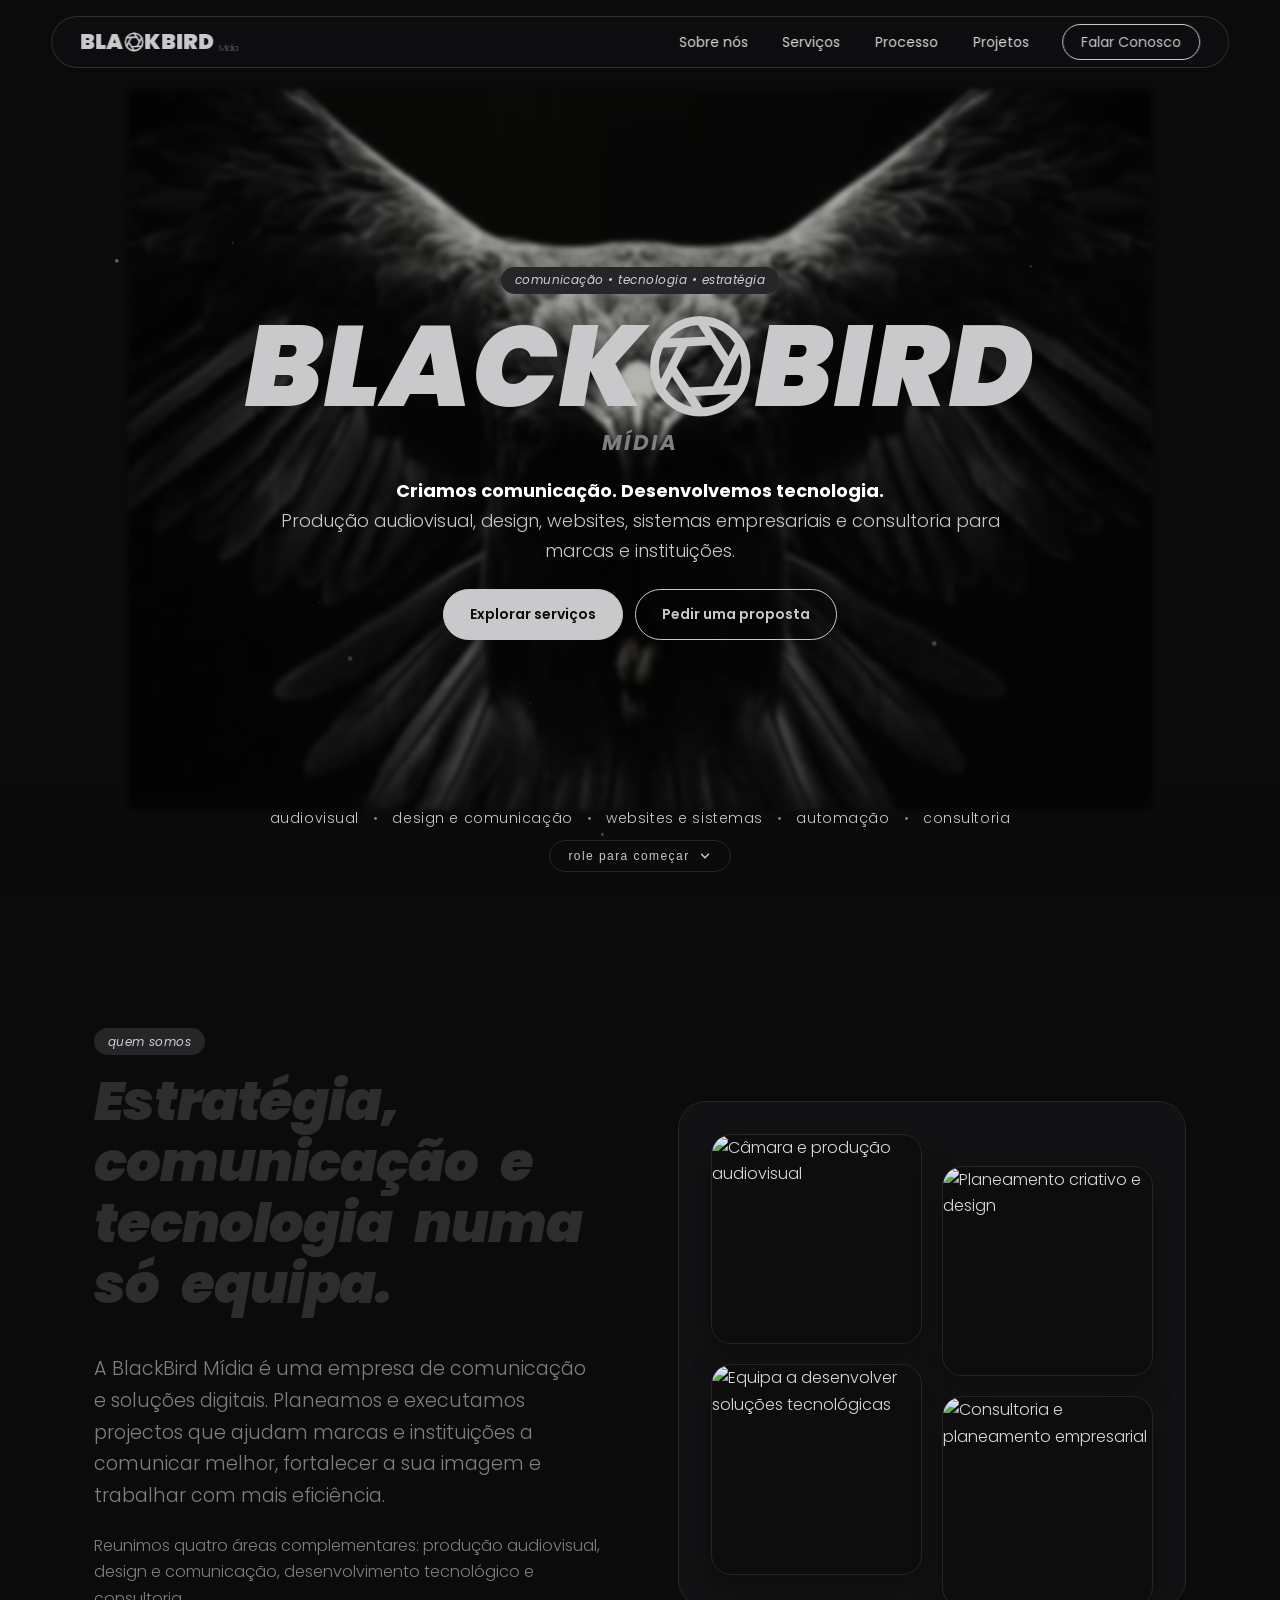
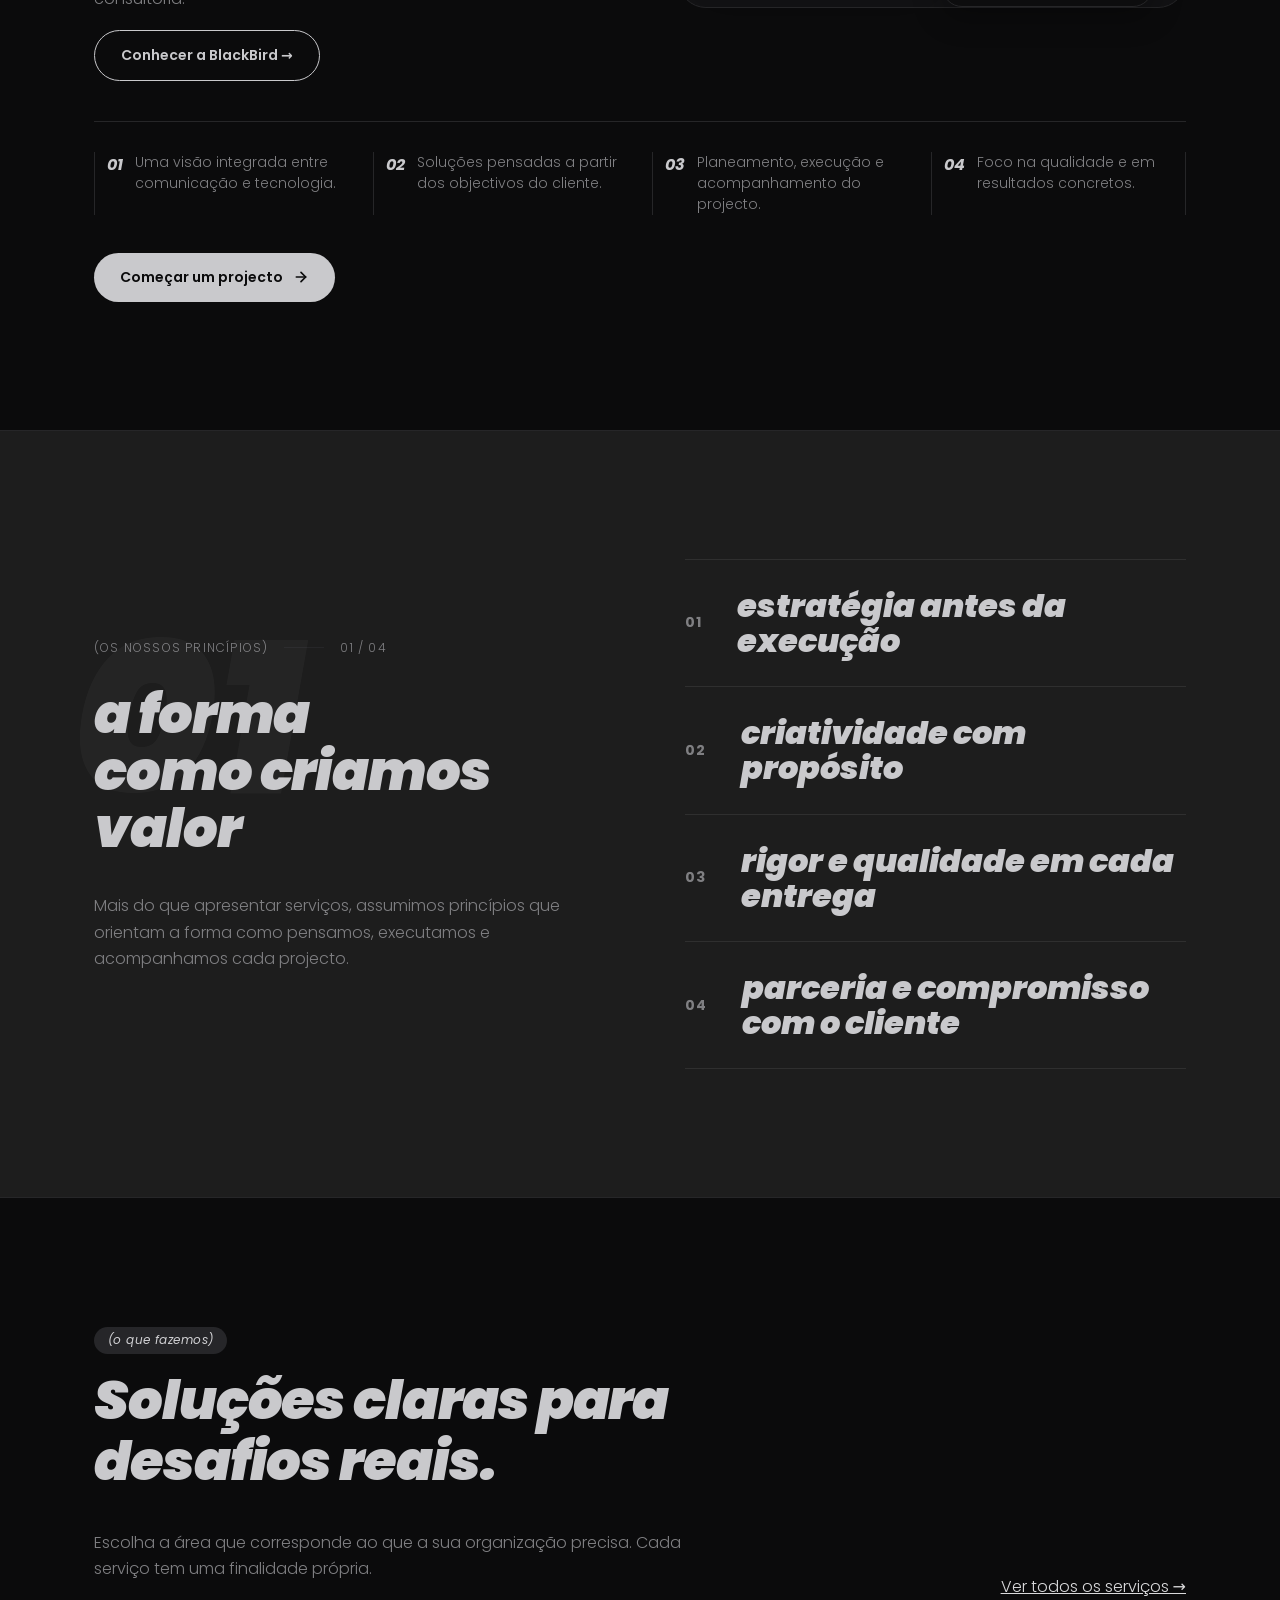
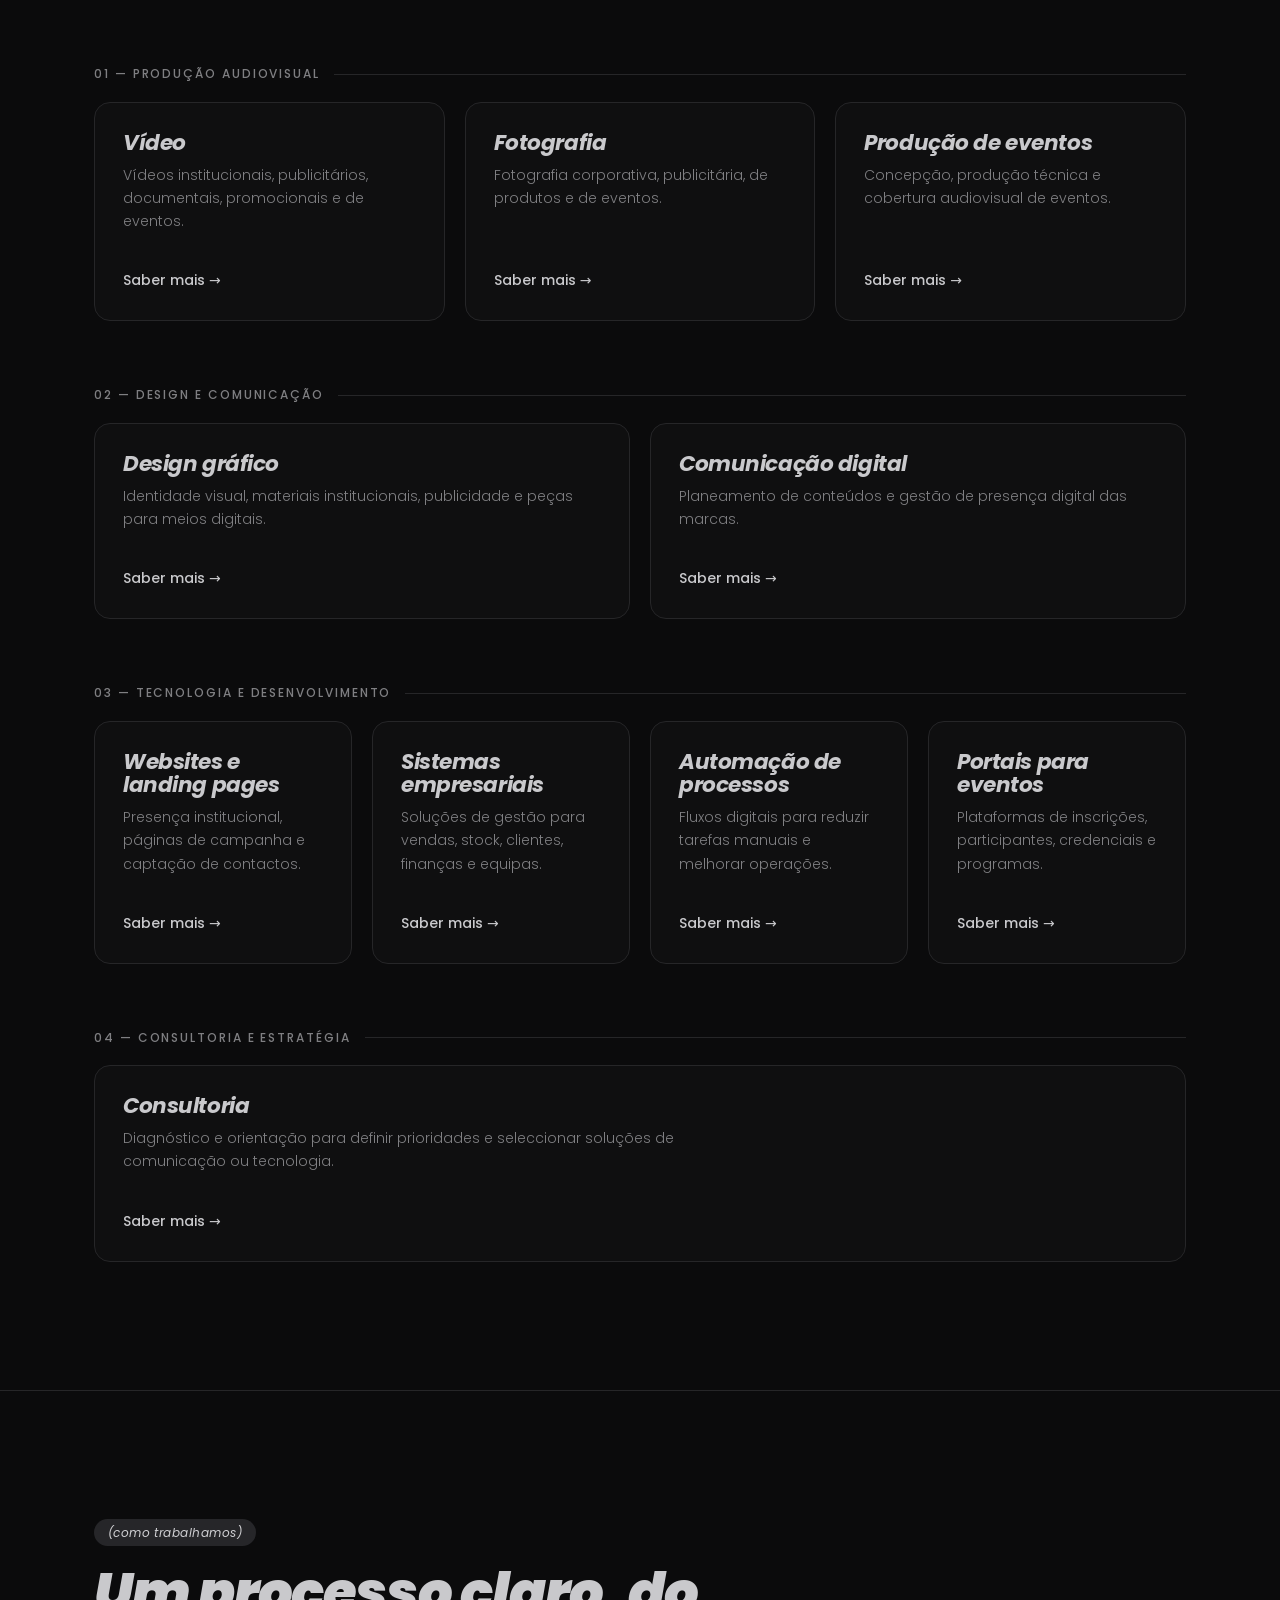
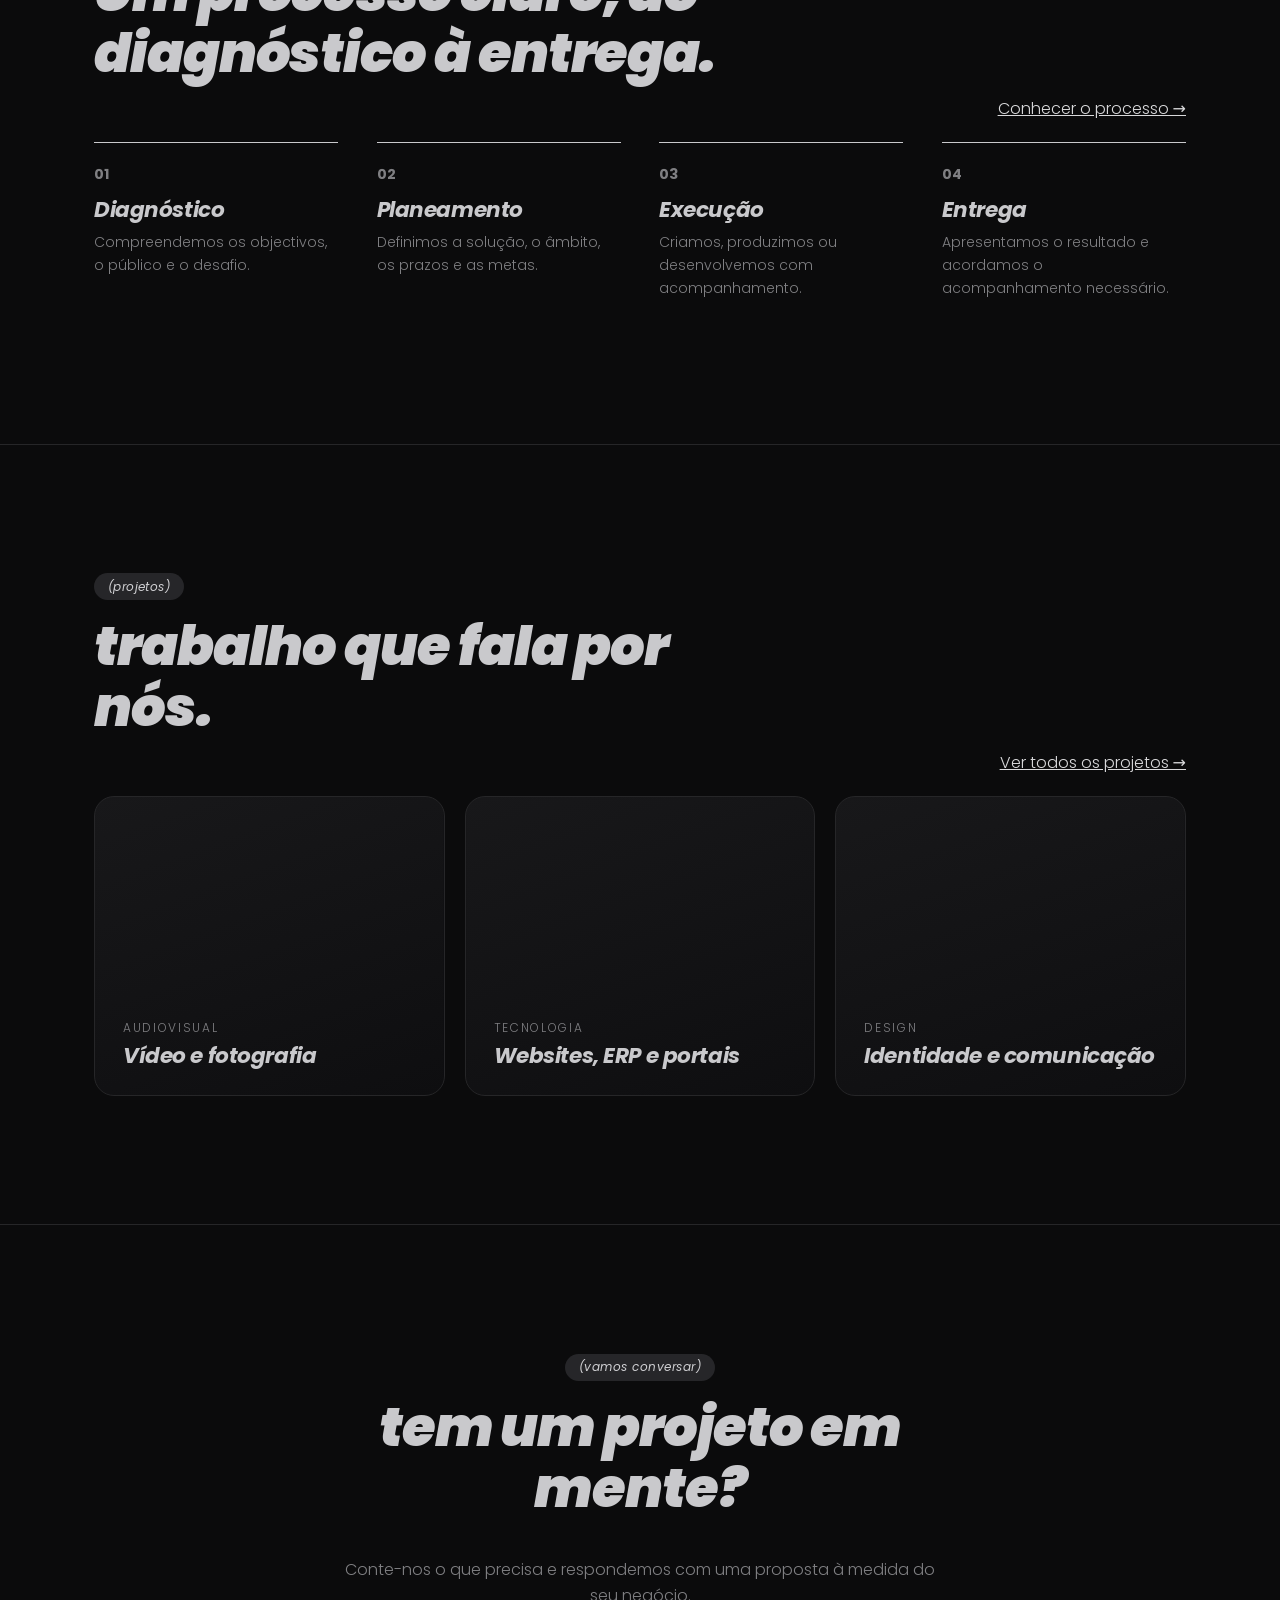
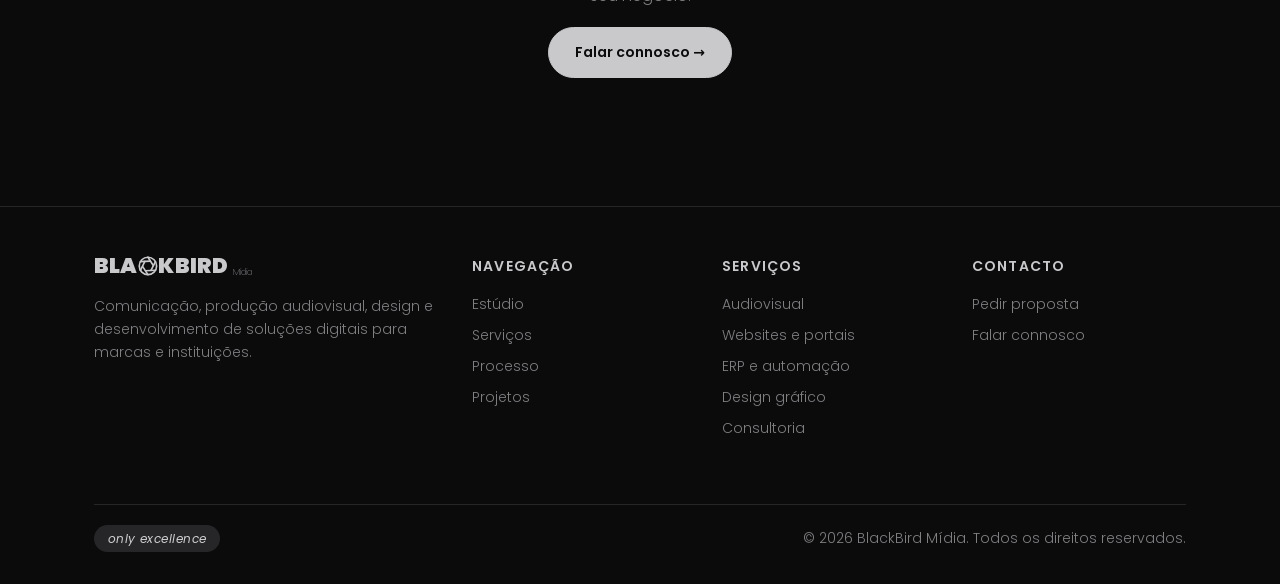
==== commit 0c563b44: "Update index.html" ====
--- a/index.html
+++ b/index.html
@@ -12,6 +12,10 @@
 <link rel="preconnect" href="https://fonts.gstatic.com" crossorigin>
 <link href="https://fonts.googleapis.com/css2?family=Poppins:ital,wght@0,200;0,300;0,400;0,500;0,700;0,900;1,300;1,700;1,900&display=swap" rel="stylesheet">
 
+    <link rel="stylesheet" href="servicos/css/interno.css">
+ 
+    <link rel="stylesheet" href="servicos/css/header.css">
+    <link rel="stylesheet" href="servicos/css/responsividade.css">
 
 <style>
 .skip-link { position:absolute; left:-9999px; top:8px; z-index:100; padding:12px 16px; background:#fff; color:#000; border-radius:8px; }
@@ -165,70 +169,7 @@
 
 /* =========================================================
    NAVEGAÇÃO
-   ========================================================= */
-.nav {
-  position: fixed;
-  top: 16px;
-  left: 50%;
-  transform: translateX(-50%);
-  width: min(92%, 1220px);
-  z-index: 50;
-  padding: 12px 28px;
-  display: flex;
-  align-items: center;
-  justify-content: space-between;
-  border-radius: 999px;
-  border: 1px solid rgba(255, 255, 255, 0.14);
-  background: rgba(18, 18, 20, 0.55);
-  backdrop-filter: blur(14px);
-  -webkit-backdrop-filter: blur(14px);
-  transition: transform 0.45s var(--ease), background 0.3s, border-color 0.3s;
-}
-.nav.nav-hidden { transform: translateX(-50%) translateY(-150%); }
-.nav.solid {
-  background: rgba(14, 14, 16, 0.88);
-  border-color: rgba(255, 255, 255, 0.22);
-  box-shadow: 0 12px 32px rgba(0, 0, 0, 0.45);
-}
-
-.nav ul {
-  display: flex;
-  align-items: center;
-  gap: clamp(16px, 2.4vw, 34px);
-  list-style: none;
-  margin: 0;
-  padding: 0;
-}
-.nav ul a {
-  text-decoration: none;
-  font-size: var(--fs-sm);
-  font-weight: 400;
-  color: var(--text);
-  padding: 4px 2px;
-  transition: color 0.2s;
-}
-.nav ul a:hover { color: var(--white); }
-
-.nav .cta-nav {
-  border: 1px solid var(--silver);
-  padding: 7px 18px;
-  border-radius: 999px;
-  color: var(--silver);
-  transition: background 0.2s, color 0.2s;
-}
-.nav .cta-nav:hover { background: var(--silver); color: var(--bg); }
-
-.nav .menu {
-  display: none;
-  background: none;
-  border: 1px solid var(--line);
-  color: var(--silver);
-  font: inherit;
-  font-size: var(--fs-sm);
-  padding: 6px 14px;
-  border-radius: 999px;
-  cursor: pointer;
-}
+ 
 
 /* =========================================================
    HERO
@@ -1357,4 +1298,4 @@
 })();
 </script>
 </body>
-</html>+</html>
--- a/servicos/css/interno.css
+++ b/servicos/css/interno.css
@@ -0,0 +1,186 @@
+:root{
+  color-scheme:dark;
+  --bg:#0b0b0c;--panel:#121214;--line:#262628;--ash:#7f7f82;--silver:#c9c9cc;--text:#d9d9db;--white:#fff;
+  --font:'Poppins','Segoe UI',system-ui,-apple-system,Roboto,Helvetica,Arial,sans-serif;
+  --fs-xs:.75rem;--fs-sm:.875rem;--fs-base:1rem;
+  --fs-md:clamp(1.1rem,1rem + .6vw,1.35rem);
+  --fs-lg:clamp(1.4rem,1.1rem + 1.4vw,2rem);
+  --fs-xl:clamp(2rem,1.4rem + 3vw,3.4rem);
+  --pad:clamp(20px,5vw,72px);--section-y:clamp(56px,8vw,110px);--radius:20px;
+  --ease:cubic-bezier(.22,1,.36,1);
+}
+*,*::before,*::after{box-sizing:border-box}
+html{scroll-behavior:smooth;scroll-padding-top:100px;background:var(--bg);-webkit-text-size-adjust:100%}
+body{margin:0;background:var(--bg);color:var(--text);font-family:var(--font);font-weight:300;font-size:var(--fs-base);line-height:1.65;overflow-x:hidden;padding-top:env(safe-area-inset-top,0px);padding-bottom:env(safe-area-inset-bottom,0px)}
+img,svg{max-width:100%;display:block}
+a{color:inherit}
+:focus-visible{outline:2px solid var(--silver);outline-offset:3px;border-radius:2px}
+.skip{position:absolute;left:-999px;top:8px;background:var(--silver);color:var(--bg);padding:8px 14px;z-index:100;border-radius:6px}
+.skip:focus{left:8px}
+.wrap{position:relative;z-index:1;width:100%;max-width:1220px;margin-inline:auto;padding-inline:var(--pad)}
+section{position:relative;z-index:1;padding-block:var(--section-y)}
+section.alt{background:var(--panel);border-block:1px solid var(--line)}
+h1,h2,h3{font-weight:900;font-style:italic;margin:0;letter-spacing:-.02em;line-height:1.08}
+h2{font-size:var(--fs-xl);color:var(--silver);margin-bottom:clamp(20px,3vw,40px)}
+h3{font-size:var(--fs-md);color:var(--silver);font-weight:700;margin-bottom:.6rem}
+p{margin:0 0 1.1em;max-width:62ch}
+.chip{display:inline-block;background:#262629;color:#cfcfd2;font-style:italic;font-weight:400;font-size:var(--fs-xs);letter-spacing:.04em;padding:.22rem .85rem;border-radius:999px;margin-bottom:1rem}
+#snow{position:fixed;inset:0;width:100%;height:100%;z-index:0;pointer-events:none}
+
+/* Logótipo */
+.logo{display:inline-flex;align-items:center;text-decoration:none;font-weight:900;font-size:var(--fs-md);letter-spacing:.01em;color:var(--silver);line-height:1}
+.logo svg{width:.92em;height:.92em;margin:0 .02em;flex:none}
+.logo small{font-weight:200;font-size:.42em;margin-left:.45em;color:var(--ash);align-self:flex-end;margin-bottom:.1em}
+
+/* Navegação */
+.nav{position:fixed;top:16px;left:50%;transform:translateX(-50%);width:min(92%,1220px);z-index:50;padding:12px 28px;display:flex;align-items:center;justify-content:space-between;border-radius:999px;border:1px solid rgba(255,255,255,.14);background:rgba(18,18,20,.55);backdrop-filter:blur(14px);-webkit-backdrop-filter:blur(14px);transition:transform .45s var(--ease),background .3s,border-color .3s}
+.nav.nav-hidden{transform:translateX(-50%) translateY(-150%)}
+.nav.solid{background:rgba(14,14,16,.88);border-color:rgba(255,255,255,.22);box-shadow:0 12px 32px rgba(0,0,0,.45)}
+.nav ul{display:flex;align-items:center;gap:clamp(16px,2.4vw,34px);list-style:none;margin:0;padding:0}
+.nav ul a{text-decoration:none;font-size:var(--fs-sm);font-weight:400;color:var(--text);padding:4px 2px;border-bottom:1px solid transparent;transition:color .2s,border-color .2s}
+.nav ul a:hover{color:var(--white)}
+.nav ul a[aria-current="page"]{color:var(--white);border-color:var(--silver)}
+.nav .cta-nav{border:1px solid var(--silver);padding:7px 18px;border-radius:999px;color:var(--silver);transition:background .2s,color .2s}
+.nav .cta-nav:hover,.nav .cta-nav[aria-current="page"]{background:var(--silver);color:var(--bg)}
+.nav .menu{display:none;background:none;border:1px solid var(--line);color:var(--silver);font:inherit;font-size:var(--fs-sm);padding:6px 14px;border-radius:999px;cursor:pointer}
+
+/* Cabeçalho de página */
+.phead{position:relative;z-index:1;padding:clamp(140px,17vw,210px) 0 clamp(44px,6vw,80px);border-bottom:1px solid var(--line);overflow:hidden}
+.phead::before{content:"";position:absolute;inset:0;background:radial-gradient(ellipse 60% 90% at 85% 0%,rgba(255,255,255,.07),transparent 70%);pointer-events:none}
+.phead h1{font-size:clamp(2.4rem,1.2rem + 6vw,5.4rem);color:var(--silver);text-transform:lowercase;margin-bottom:20px;max-width:16ch}
+.phead .lead{font-size:clamp(1.05rem,1.5vw,1.25rem);color:var(--ash);max-width:52ch;margin:0}
+.crumbs{display:flex;gap:8px;font-size:var(--fs-xs);letter-spacing:.08em;color:var(--ash);margin-bottom:22px;text-transform:lowercase}
+.crumbs a{text-decoration:none}.crumbs a:hover{color:var(--white)}
+
+/* Botões */
+.btn{display:inline-flex;align-items:center;gap:10px;padding:13px 26px;border-radius:999px;font:inherit;font-weight:600;font-size:var(--fs-sm);text-decoration:none;border:1px solid var(--silver);cursor:pointer;transition:transform .25s,background .25s}
+.btn-solid{background:var(--silver);color:var(--bg)}.btn-solid:hover{background:var(--white);transform:translateY(-2px)}
+.btn-line{background:transparent;color:var(--silver)}.btn-line:hover{background:rgba(255,255,255,.08);transform:translateY(-2px)}
+.actions{display:flex;flex-wrap:wrap;gap:14px;margin-top:28px}
+
+/* Barra de âncoras */
+.anchors{position:sticky;top:84px;z-index:20;margin-top:-1px;background:rgba(11,11,12,.9);backdrop-filter:blur(10px);-webkit-backdrop-filter:blur(10px);border-bottom:1px solid var(--line)}
+.anchors .wrap{display:flex;gap:10px;overflow-x:auto;padding-block:12px;scrollbar-width:none}
+.anchors .wrap::-webkit-scrollbar{display:none}
+.anchors a{flex:none;text-decoration:none;font-size:var(--fs-sm);color:var(--text);border:1px solid var(--line);border-radius:999px;padding:6px 16px;transition:border-color .2s,color .2s,background .2s}
+.anchors a:hover,.anchors a.on{border-color:var(--silver);color:var(--white);background:rgba(255,255,255,.05)}
+
+/* Serviços */
+.area-head{display:flex;align-items:center;gap:14px;margin:0 0 8px;font-size:var(--fs-xs);letter-spacing:.16em;text-transform:uppercase;color:var(--ash);font-weight:500}
+.area-head::after{content:"";flex:1;height:1px;background:var(--line)}
+.svc{display:grid;grid-template-columns:1fr 1fr;gap:clamp(24px,5vw,72px);padding-block:clamp(32px,5vw,56px);border-bottom:1px solid var(--line)}
+.svc:last-child{border-bottom:0}
+.svc h3{font-size:var(--fs-lg)}
+.svc p{color:var(--ash)}
+.ticks{list-style:none;margin:0;padding:0;display:grid;gap:10px;align-content:start}
+.ticks li{display:flex;gap:12px;align-items:flex-start;font-size:var(--fs-sm);color:var(--text)}
+.ticks li::before{content:"";flex:none;width:8px;height:8px;margin-top:.55em;border:1px solid var(--silver);border-radius:50%}
+
+/* Processo */
+.timeline{list-style:none;margin:0;padding:0;display:grid}
+.tl{display:grid;grid-template-columns:clamp(70px,10vw,130px) 1fr 1fr;gap:clamp(16px,4vw,56px);padding-block:clamp(32px,5vw,56px);border-top:1px solid var(--line)}
+.tl:last-child{border-bottom:1px solid var(--line)}
+.tl .n{font-weight:900;font-style:italic;font-size:clamp(2.6rem,6vw,5rem);line-height:1;color:rgba(255,255,255,.14)}
+.tl h3{font-size:var(--fs-lg)}.tl p{color:var(--ash)}
+.tl .dur{display:inline-block;margin-top:6px;font-size:var(--fs-xs);letter-spacing:.08em;color:var(--silver);border:1px solid var(--line);border-radius:999px;padding:3px 12px}
+.grid{display:grid;grid-template-columns:repeat(auto-fit,minmax(min(100%,240px),1fr));gap:20px}
+.card{display:flex;flex-direction:column;background:rgba(255,255,255,.02);border:1px solid var(--line);padding:clamp(20px,3vw,28px);border-radius:16px;transition:border-color .25s,background .25s,transform .25s}
+.card:hover{border-color:var(--silver);background:rgba(255,255,255,.05);transform:translateY(-4px)}
+.card p{color:var(--ash);font-size:var(--fs-sm);margin:0}
+.faq{max-width:820px;border-top:1px solid var(--line)}
+.faq details{border-bottom:1px solid var(--line)}
+.faq summary{list-style:none;cursor:pointer;display:flex;justify-content:space-between;align-items:center;gap:20px;padding:22px 0;font-weight:700;font-style:italic;color:var(--silver);font-size:var(--fs-md)}
+.faq summary::-webkit-details-marker{display:none}
+.faq summary::after{content:"+";font-style:normal;font-weight:300;font-size:1.6rem;line-height:1;color:var(--ash);transition:transform .3s var(--ease)}
+.faq details[open] summary::after{transform:rotate(45deg)}
+.faq details p{color:var(--ash);padding-bottom:22px;margin:0}
+
+/* Projetos */
+.work{display:grid;grid-template-columns:repeat(3,1fr);gap:20px}
+.proj{position:relative;min-height:340px;display:flex;flex-direction:column;justify-content:flex-end;padding:26px;border:1px solid var(--line);border-radius:var(--radius);overflow:hidden;text-decoration:none;background:linear-gradient(160deg,#1a1a1d,#0e0e10);transition:border-color .25s,transform .25s}
+.proj::before{content:"";position:absolute;inset:0;background:var(--cover,none) center/cover no-repeat;opacity:.55;transition:transform .6s var(--ease),opacity .3s}
+.proj::after{content:"";position:absolute;inset:0;background:linear-gradient(to top,rgba(11,11,12,.95) 8%,rgba(11,11,12,.15) 70%)}
+.proj>*{position:relative;z-index:1}
+.proj:hover{border-color:var(--silver);transform:translateY(-4px)}
+.proj:hover::before{transform:scale(1.06);opacity:.7}
+.proj .tag{font-size:var(--fs-xs);letter-spacing:.14em;text-transform:uppercase;color:var(--ash)}
+.proj h3{margin:6px 0 8px}
+.proj p{font-size:var(--fs-sm);color:var(--text);margin:0 0 12px}
+.tags{display:flex;flex-wrap:wrap;gap:6px}
+.tags span{font-size:var(--fs-xs);border:1px solid rgba(255,255,255,.18);border-radius:999px;padding:2px 10px;color:var(--silver)}
+.proj.wide{grid-column:span 2}
+
+/* Contacto */
+.contact{display:grid;grid-template-columns:.85fr 1.15fr;gap:clamp(32px,6vw,90px);align-items:start}
+.info{display:grid;gap:24px}
+.info div{display:grid;gap:2px;padding-bottom:20px;border-bottom:1px solid var(--line)}
+.info b{font-weight:700;font-style:italic;color:var(--ash);font-size:var(--fs-sm)}
+.info a,.info span{font-size:var(--fs-md);color:var(--silver);text-decoration:none;width:fit-content}
+.info a:hover{color:var(--white)}
+.form{display:grid;gap:18px;background:var(--panel);border:1px solid var(--line);border-radius:28px;padding:clamp(22px,4vw,44px)}
+.row{display:grid;grid-template-columns:1fr 1fr;gap:18px}
+.form label{display:grid;gap:6px;font-size:var(--fs-sm);color:var(--ash)}
+.form input,.form select,.form textarea{font:inherit;font-size:var(--fs-base);color:var(--text);background:var(--bg);border:1px solid var(--line);border-radius:12px;padding:13px 15px;width:100%;transition:border-color .2s}
+.form textarea{min-height:140px;resize:vertical}
+.form input:focus,.form select:focus,.form textarea:focus{outline:0;border-color:var(--silver)}
+.form [aria-invalid="true"]{border-color:#c98a8a}
+.form .err{color:#d6a0a0;font-size:var(--fs-xs);min-height:1em}
+.form .btns{display:flex;flex-wrap:wrap;gap:12px}
+.note{color:var(--ash);font-size:var(--fs-sm);margin:0}
+.status{font-size:var(--fs-sm);color:var(--silver);min-height:1.4em;margin:0}
+
+/* CTA e rodapé */
+.cta{text-align:center;border-top:1px solid var(--line)}
+.cta h2,.cta p{margin-inline:auto}.cta h2{max-width:18ch;text-transform:lowercase}.cta p{color:var(--ash)}
+.cta .actions{justify-content:center}
+footer{position:relative;z-index:1;background:var(--bg);border-top:1px solid var(--line);padding:48px 0 calc(32px + env(safe-area-inset-bottom,0px));font-size:var(--fs-sm);color:var(--ash)}
+.foot{display:grid;grid-template-columns:1.6fr 1fr 1fr 1fr;gap:36px}
+.foot h4{margin:0 0 14px;color:var(--silver);font-weight:600;font-size:var(--fs-sm);letter-spacing:.08em;text-transform:uppercase}
+.foot ul{list-style:none;margin:0;padding:0;display:grid;gap:8px}
+.foot a{text-decoration:none;transition:color .2s}.foot ul a:hover{color:var(--white)}
+.legal{margin-top:32px;padding-top:20px;border-top:1px solid var(--line);display:flex;flex-wrap:wrap;justify-content:space-between;align-items:center;gap:12px 16px}
+.legal .chip{margin:0}
+
+/* Revelação */
+.fade-up{opacity:0;transform:translateY(24px);transition:opacity .7s var(--ease),transform .7s var(--ease)}
+.fade-up.in-view{opacity:1;transform:none}
+
+@media(max-width:1024px){.work{grid-template-columns:repeat(2,1fr)}.proj.wide{grid-column:span 2}.foot{grid-template-columns:1fr 1fr}}
+@media(max-width:900px){.svc,.contact{grid-template-columns:1fr}.tl{grid-template-columns:70px 1fr}.tl>:nth-child(3){grid-column:2}}
+@media(max-width:760px){
+  .nav{border-radius:24px;padding:12px 20px}.nav .menu{display:block}
+  .nav ul{position:absolute;top:calc(100% + 8px);left:0;right:0;flex-direction:column;align-items:stretch;gap:0;padding:10px 22px 18px;background:rgba(14,14,16,.97);border:1px solid var(--line);border-radius:20px;display:none}
+  .nav ul.open{display:flex}
+  .nav ul a{display:block;padding:14px 0;font-size:var(--fs-base);border-bottom:1px solid var(--line)}
+  .nav .cta-nav{text-align:center;margin-top:12px;border-bottom:1px solid var(--silver)}
+  .anchors{top:76px}
+  .work{grid-template-columns:1fr}.proj.wide{grid-column:auto}.proj{min-height:260px}
+}
+@media(max-width:600px){.row{grid-template-columns:1fr}.foot{grid-template-columns:1fr}.legal{flex-direction:column;align-items:flex-start}.btn{width:100%;justify-content:center}.tl{grid-template-columns:1fr}.tl>:nth-child(3){grid-column:auto}.tl .n{font-size:2.4rem}}
+@media(prefers-reduced-motion:reduce){*,*::before,*::after{animation:none!important;transition-duration:.01ms!important;scroll-behavior:auto!important}#snow{display:none}.fade-up{opacity:1;transform:none}}
+
+
+
+
+
+
+
+
+
+/* ===== Páginas de serviço ===== */
+a.card{text-decoration:none}
+a.card .go{margin-top:auto;padding-top:16px;color:var(--silver);font-size:var(--fs-sm);font-weight:500}
+.intro{display:grid;grid-template-columns:1.1fr .9fr;gap:clamp(32px,6vw,90px);align-items:start}
+.intro .big{font-size:clamp(1.1rem,1.6vw,1.3rem);color:var(--text);max-width:50ch}
+.facts{border:1px solid var(--line);border-radius:var(--radius);overflow:hidden;background:var(--panel)}
+.facts div{padding:20px 26px;border-bottom:1px solid var(--line)}
+.facts div:last-child{border-bottom:0}
+.facts b{display:block;color:var(--ash);font-weight:500;font-size:var(--fs-xs);letter-spacing:.1em;text-transform:uppercase;margin-bottom:4px}
+.facts span{color:var(--silver);font-size:var(--fs-sm);display:block}
+.mini{list-style:none;margin:0;padding:0;counter-reset:m;display:grid;grid-template-columns:repeat(4,1fr);gap:clamp(20px,3vw,40px)}
+.mini li{border-top:1px solid var(--silver);padding-top:20px}
+.mini li::before{counter-increment:m;content:"0" counter(m);display:block;margin-bottom:12px;font-weight:700;font-size:var(--fs-sm);color:var(--ash)}
+.mini p{color:var(--ash);font-size:var(--fs-sm);margin:0}
+.sub-card{scroll-margin-top:110px}
+@media(max-width:900px){.intro{grid-template-columns:1fr}.mini{grid-template-columns:repeat(2,1fr)}}
+@media(max-width:600px){.mini{grid-template-columns:1fr}}
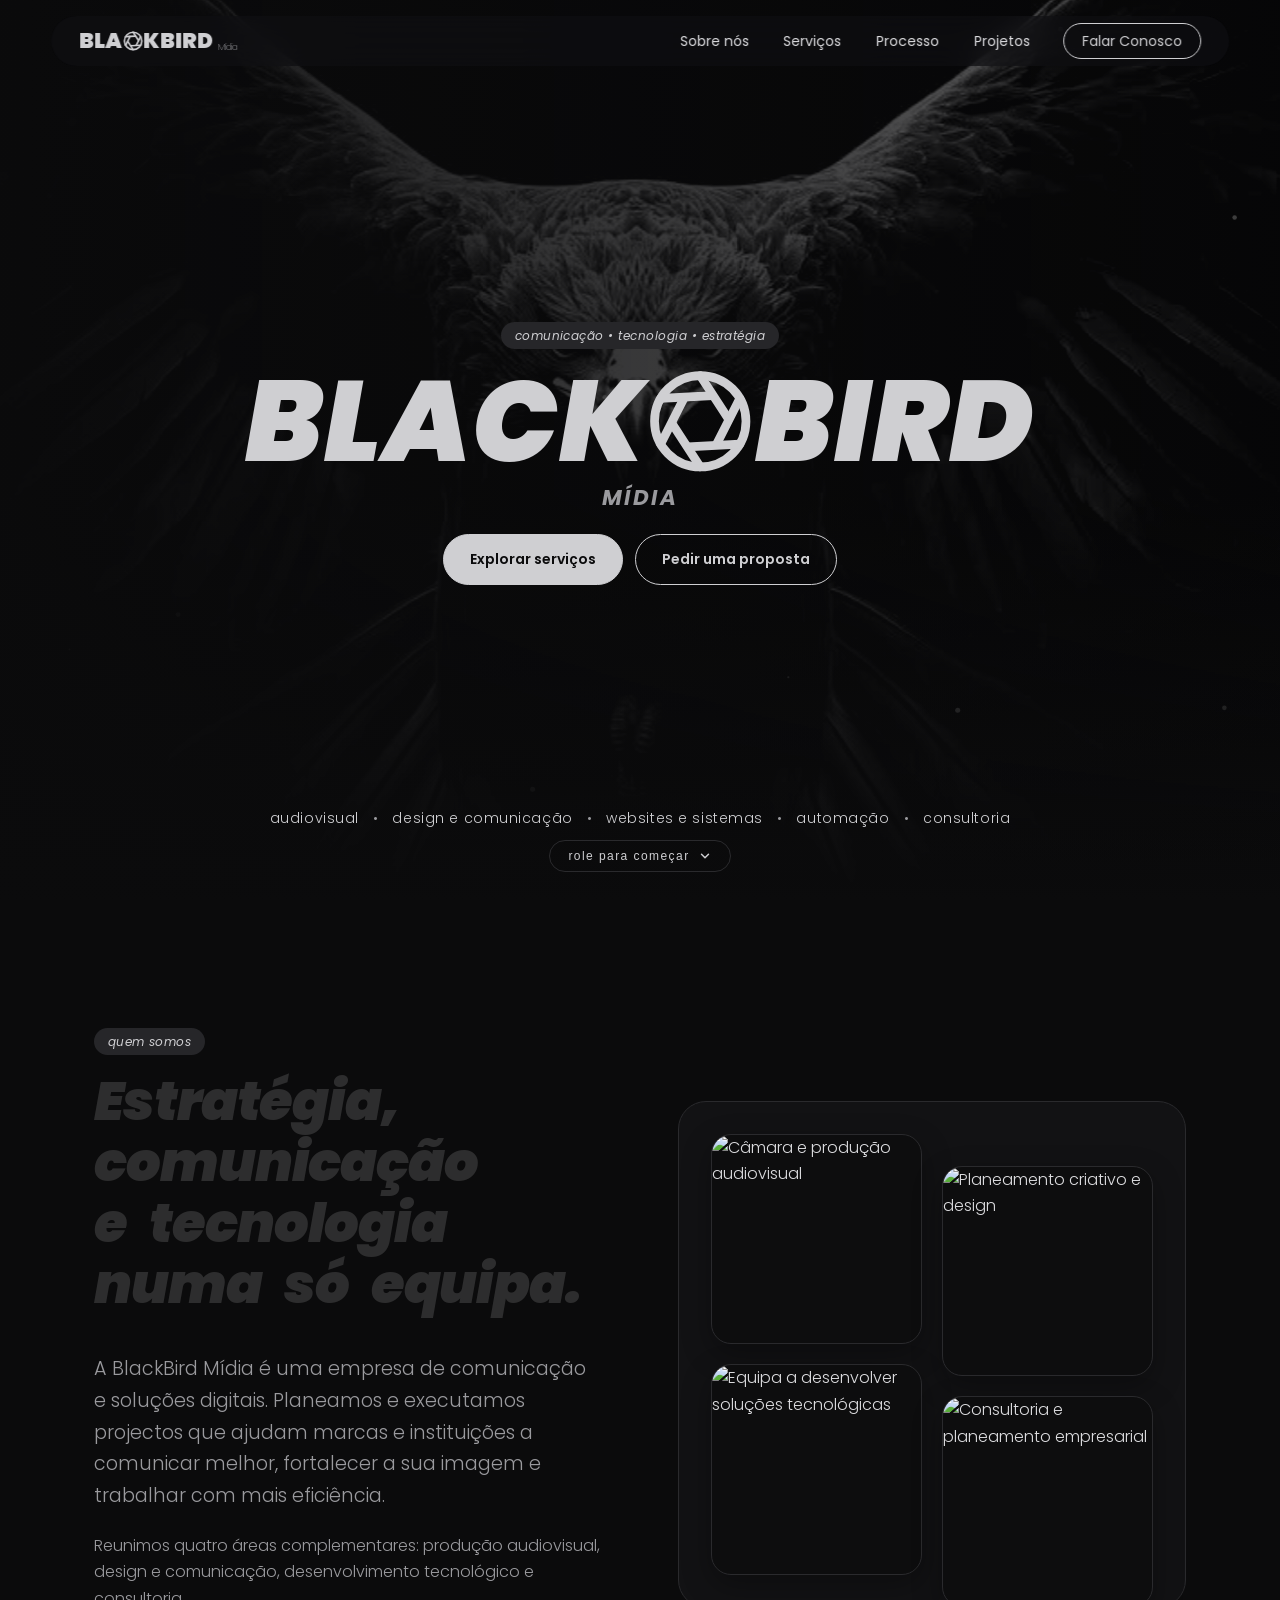
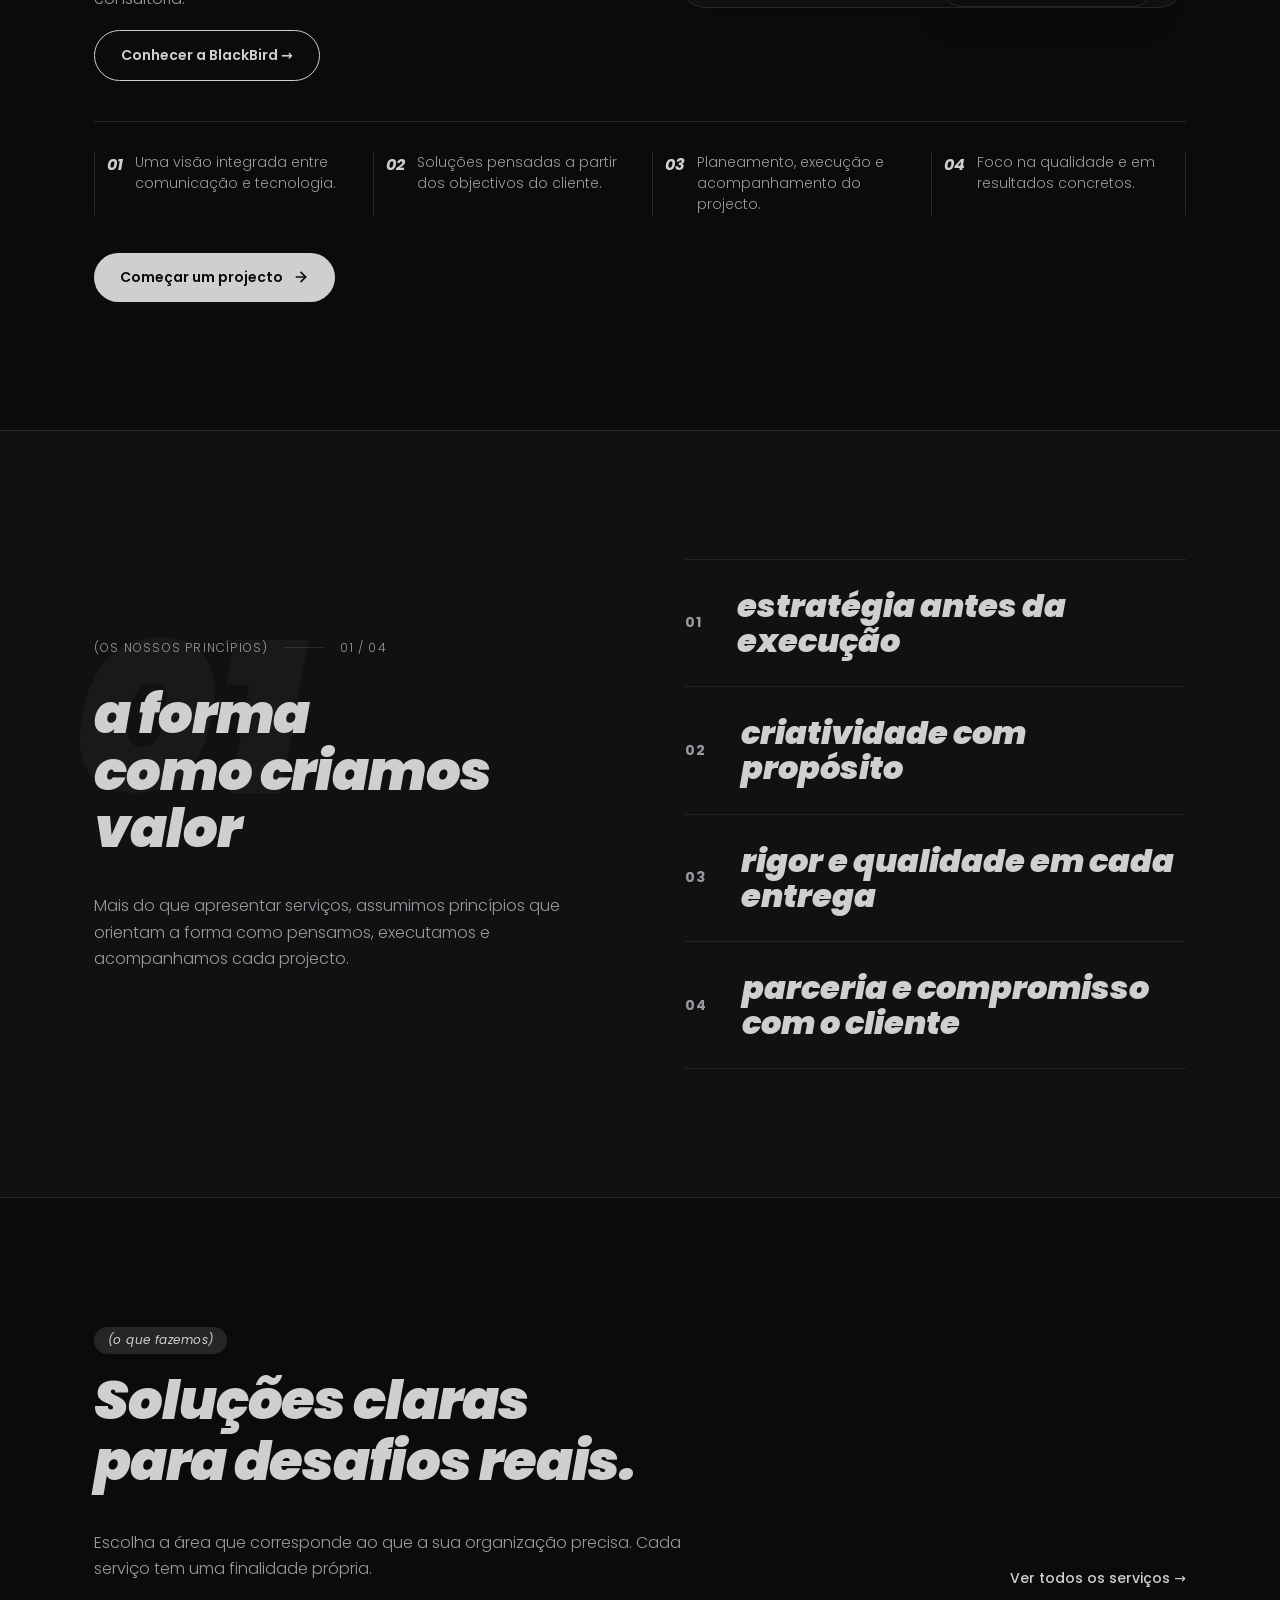
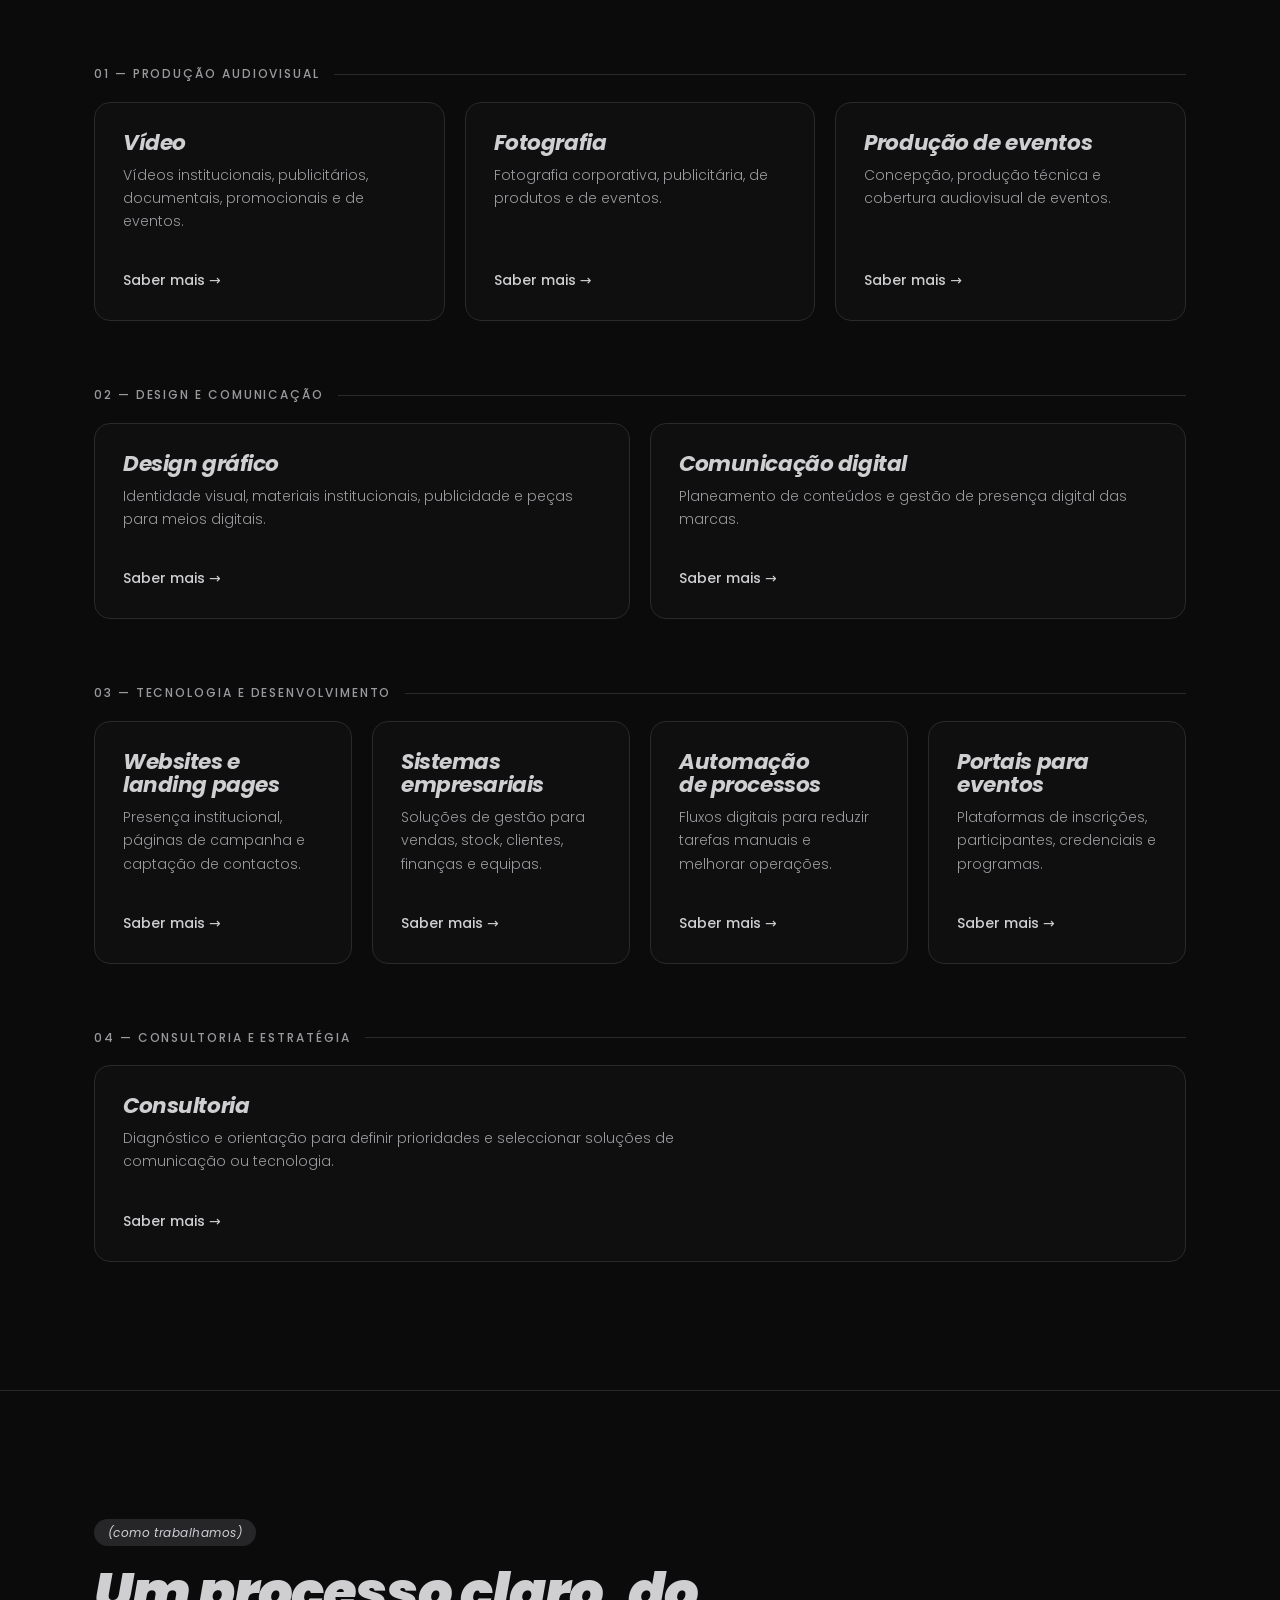
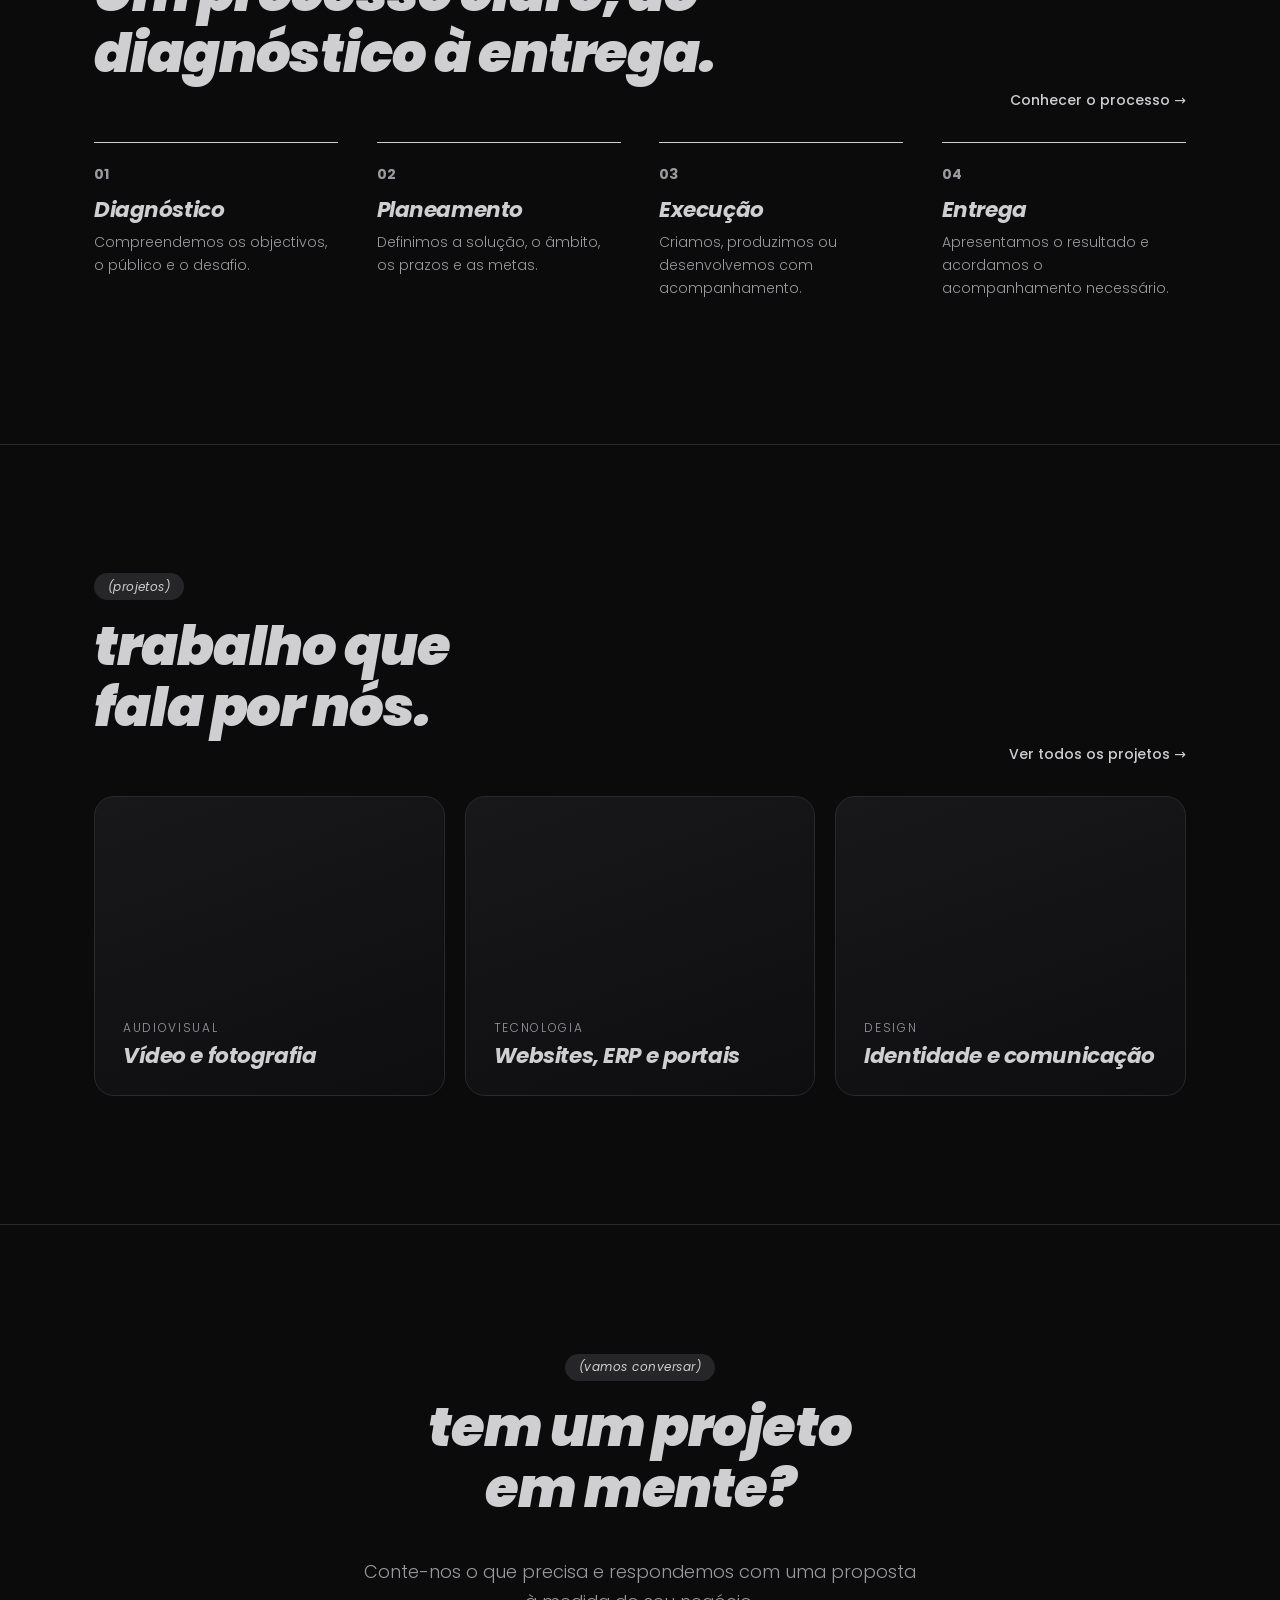
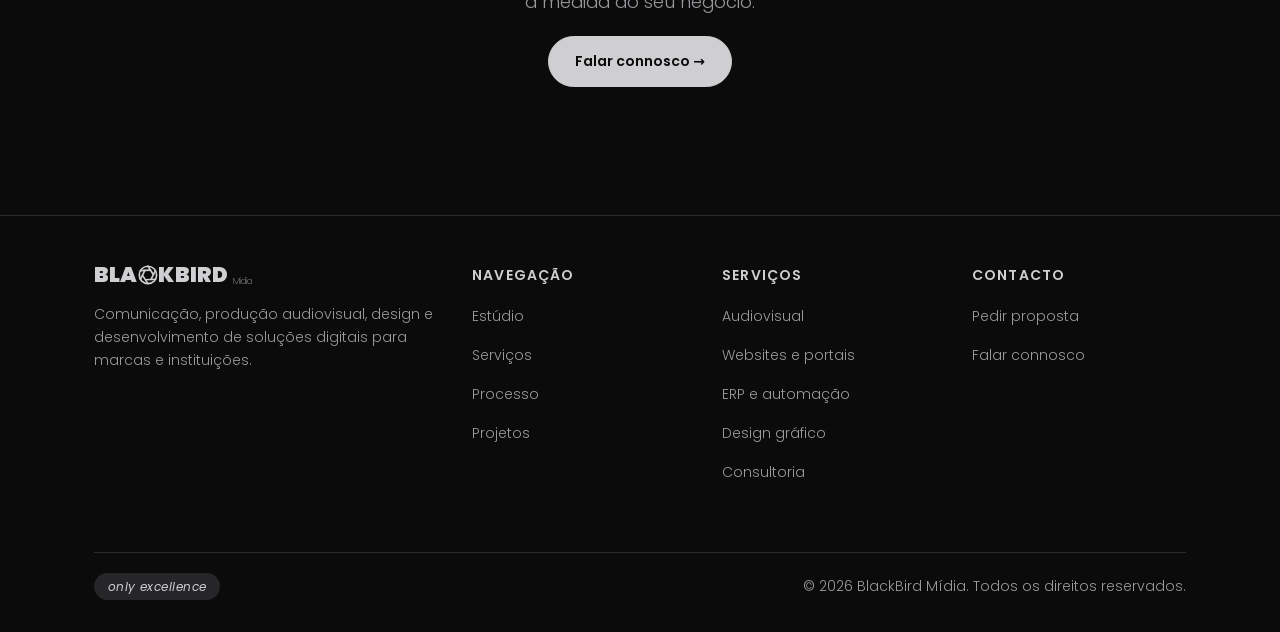
==== commit 5e5751e3: "Update index.html" ====
--- a/index.html
+++ b/index.html
@@ -193,21 +193,23 @@
   position: absolute;
   inset: 0;
   background: var(--eagle) center / cover no-repeat;
-  opacity: 0.7;
-  filter: blur(3px);
-  transform: scale(0.8);
-  z-index: 0;
+  opacity: .5;
+  filter: grayscale(1) contrast(1.1);
+  transform: scale(1.06);
+  animation: heroZoom 20s var(--ease) both;
+  z-index: -2;
   pointer-events: none;
 }
 
 .hero::after {
   content: "";
   position: absolute;
-  left: 0; right: 0; bottom: 0;
-  height: 110px;
-  background: linear-gradient(to bottom, transparent, var(--bg));
+  inset: 0;
+  background:
+    linear-gradient(90deg, rgba(11,11,12,.92) 0%, rgba(11,11,12,.6) 55%, rgba(11,11,12,.25) 100%),
+    linear-gradient(to bottom, transparent 55%, var(--bg) 100%);
+  z-index: -1;
   pointer-events: none;
-  z-index: 1;
 }
 
 .hero .wrap {
@@ -812,8 +814,7 @@
         </span>
         <span class="ln2">Mídia</span>
       </h1>
-      <p class="hero-intro"><strong>Criamos comunicação. Desenvolvemos tecnologia.</strong><br>Produção audiovisual, design, websites, sistemas empresariais e consultoria para marcas e instituições.</p>
-      <div class="hero-actions">
+       <div class="hero-actions">
         <a class="btn btn-solid" href="servicos.html">Explorar serviços</a>
         <a class="btn btn-line" href="contacto.html">Pedir uma proposta</a>
       </div>
--- a/servicos/css/header.css
+++ b/servicos/css/header.css
@@ -0,0 +1,233 @@
+.services-hero .wrap,
+.service-overview,
+.service-detail,
+.services-cta {
+    position: relative;
+    z-index: 1;
+}
+
+
+#snow {
+  position: fixed;
+  inset: 0;
+  width: 100%;
+  height: 100%;
+  z-index: 0;            /* atrás do conteúdo (.wrap e section usam z-index: 1) */
+  pointer-events: none;  /* não bloqueia cliques */
+}
+
+@media (prefers-reduced-motion: reduce) {
+  #snow { display: none; }
+ }
+
+/* Eyebrow */
+.services-eyebrow {
+  display: inline-flex;
+  align-items: center;
+  gap: 12px;
+  margin-bottom: 26px;
+  color: var(--silver);
+  font-size: var(--fs-xs);
+  font-weight: 500;
+  letter-spacing: .2em;
+  text-transform: uppercase;
+}
+.services-eyebrow::before {
+  content: "";
+  width: 32px;
+  height: 1px;
+  background: currentColor;
+}
+.services-eyebrow::before {
+  width: 8px;
+  height: 8px;
+  border-radius: 50%;
+  background: var(--white);
+  animation: pulse 2.4s ease-in-out infinite;
+}
+
+
+
+
+/* =====================================
+   HERO — SERVIÇOS
+===================================== */
+.services-hero {
+  position: relative;
+  isolation: isolate;
+  min-height: 92svh;
+  display: flex;
+  flex-direction: column;
+  justify-content: flex-end;
+  padding: calc(env(safe-area-inset-top, 0px) + 140px) 0 0;
+  overflow: hidden;
+  justify-content: center;align-items: center; text-align: center;
+}
+
+.services-hero::before {
+  content: "";
+  position: absolute;
+  inset: 0;
+  background: var(--eagle) center / cover no-repeat;
+  opacity: .5;
+  filter: grayscale(1) contrast(1.1);
+  transform: scale(1.06);
+  animation: heroZoom 20s var(--ease) both;
+  z-index: -2;
+  pointer-events: none;
+}
+
+.services-hero::after {
+  content: "";
+  position: absolute;
+  inset: 0;
+  background:
+    linear-gradient(90deg, rgba(11,11,12,.92) 0%, rgba(11,11,12,.6) 55%, rgba(11,11,12,.25) 100%),
+    linear-gradient(to bottom, transparent 55%, var(--bg) 100%);
+  z-index: -1;
+  pointer-events: none;
+}
+
+.services-hero .wrap { position: relative; z-index: 2; width: 100%; }
+.services-hero-content { max-width: 900px; padding: 20px 0 clamp(50px, 8vw, 90px); justify-content: center;align-items: center; text-align: center;}
+
+/* Eyebrow */
+.services-eyebrow {
+  display: inline-flex;
+  align-items: center;
+  gap: 12px;
+  margin-bottom: 26px;
+  color: var(--silver);
+  font-size: var(--fs-xs);
+  font-weight: 500;
+  letter-spacing: .2em;
+  text-transform: uppercase;
+}
+.services-eyebrow::before {
+  content: "";
+  width: 32px;
+  height: 1px;
+  background: currentColor;
+}
+.services-hero .services-eyebrow::before {
+  width: 8px;
+  height: 8px;
+  border-radius: 50%;
+  background: var(--white);
+  animation: pulse 2.4s ease-in-out infinite;
+}
+
+/* Título */
+.services-hero h1 {
+  margin: 0;
+  font-size: clamp(2.6rem, 6.4vw, 5.8rem);
+  line-height: 1.02;
+  font-weight: 700;
+  letter-spacing: -.06em;
+  color: var(--white);
+}
+.services-hero h1 .line {
+  display: block;
+  opacity: 0;
+  transform: translateY(28px);
+  animation: rise .9s var(--ease) forwards;
+}
+.services-hero h1 .line:nth-child(2) { animation-delay: .12s; }
+.services-hero h1 .line:nth-child(3) { animation-delay: .24s; }
+.services-hero h1 .accent {
+  background: linear-gradient(90deg, var(--white), var(--ash));
+  -webkit-background-clip: text;
+  background-clip: text;
+  color: transparent;
+}
+
+.services-hero .hero-description {
+  max-width: 600px;
+  margin-top: 28px;
+  font-size: clamp(1rem, 1.4vw, 1.15rem);
+  line-height: 1.85;
+  color: rgba(255,255,255,.72);
+  opacity: 0;
+  animation: rise .9s .38s var(--ease) forwards;
+}
+
+.services-hero-actions {
+  display: flex;
+  flex-wrap: wrap;
+  align-items: center;
+  gap: 14px;
+  margin-top: 36px;
+    justify-content: center;align-items: center; text-align: center;
+}
+.services-hero .services-hero-actions { opacity: 0; animation: rise .9s .5s var(--ease) forwards; }
+
+/* Índice */
+.services-index {
+  display: grid;
+  grid-template-columns: repeat(4, 1fr);
+  border-top: 1px solid rgba(255,255,255,.18);
+}
+.services-index a {
+  display: flex;
+  align-items: center;
+  justify-content: space-between;
+  gap: 12px;
+  padding: 24px 20px 26px 0;
+  color: var(--silver);
+  text-decoration: none;
+  font-size: var(--fs-sm);
+  font-weight: 500;
+  transition: color .3s, padding .4s var(--ease);
+}
+.services-index a b { font-weight: 500; }
+.services-index a span {
+  margin-right: 12px;
+  color: var(--ash);
+  font-size: var(--fs-xs);
+  letter-spacing: .15em;
+}
+.services-index a i {
+  font-style: normal;
+  color: var(--ash);
+  transition: transform .3s var(--ease), color .3s;
+}
+.services-index a:hover { color: var(--white); padding-left: 8px; }
+.services-index a:hover i { color: var(--white); transform: translate(3px, -3px); }
+
+/* Animações */
+@keyframes rise { to { opacity: 1; transform: none; } }
+@keyframes heroZoom { from { transform: scale(1.14); } to { transform: scale(1.04); } }
+@keyframes pulse { 0%,100% { opacity: 1; } 50% { opacity: .25; } }
+
+@media (prefers-reduced-motion: reduce) {
+  .services-hero::before,
+  .services-hero .services-eyebrow::before { animation: none; }
+  .services-hero h1 .line,
+  .services-hero .hero-description,
+  .services-hero .services-hero-actions { animation: none; opacity: 1; transform: none; }
+}
+
+/* Responsivo */
+@media (max-width: 768px) {
+  .services-hero { min-height: auto; padding-top: calc(env(safe-area-inset-top, 0px) + 115px); }
+  .services-hero::after {
+    background: linear-gradient(to bottom, rgba(11,11,12,.7), rgba(11,11,12,.85) 60%, var(--bg));
+  }
+  .services-index { grid-template-columns: 1fr 1fr; }
+  .services-index a { padding: 18px 12px 18px 0; }
+}
+@media (max-width: 480px) {
+  .services-hero h1 { font-size: clamp(2.3rem, 12vw, 3.2rem); }
+  .services-hero-actions { flex-direction: column; align-items: stretch; }
+  .services-hero-actions .btn { width: 100%; justify-content: center; text-align: center; }
+}
+
+.services-hero .hero-description {
+  max-width: 600px;
+  margin-top: 28px;
+  font-size: clamp(1rem, 1.4vw, 1.15rem);
+  line-height: 1.85;
+  color: rgba(255,255,255,.72);
+  opacity: 0;
+  animation: rise .9s .38s var(--ease) forwards;
+}
--- a/servicos/css/responsividade.css
+++ b/servicos/css/responsividade.css
@@ -0,0 +1,317 @@
+/* =========================================================
+   BLACKBIRD MÍDIA — responsive.css
+   Camada final partilhada por TODAS as páginas.
+
+   COMO USAR: no <head> de cada página, DEPOIS de qualquer
+   <style> ou <link> existente (tem de ser o último):
+   <link rel="stylesheet" href="responsive.css">
+
+   Contém:
+   1. Cores (tokens + contraste)
+   2. Base fluida (sem scroll lateral)
+   3. Componentes usados no HTML mas sem CSS
+   4. Breakpoints: 1100 / 900 / 760 / 600 / 480 / 360
+   5. Toque, ecrãs baixos e acessibilidade
+   ========================================================= */
+
+
+/* ---------- 1. CORES ---------- */
+/* html:root vence o :root que cada página declara no seu <style> */
+html:root {
+  --bg:      #0b0b0c;
+  --bg-2:    #111113;   /* secções alternadas */
+  --bg-3:    #161618;   /* metodologia, faixas */
+  --panel:   #121214;
+  --line:    #2a2a2d;
+  --ash:     #9a9a9e;   /* antes #7f7f82: contraste insuficiente em texto pequeno */
+  --silver:  #cfcfd2;
+  --text:    #dcdcdf;
+  --white:   #ffffff;
+  --muted:   rgba(255, 255, 255, .68);  /* substitui os rgba(.48 – .62) */
+  --danger:  #e3a6a6;
+  --tap:     44px;
+}
+
+/* Fundos que estavam fixos com 6 tons diferentes de cinzento */
+.service-detail.alt { background: var(--bg-2); }
+.services-method    { background: var(--bg-3); }
+.portfolio-cta      { background: var(--bg-2); }
+.process-details,
+.process-faq        { background: var(--panel); }
+.philosophy-section { background: var(--bg-2) !important; } /* anula o style inline #1d1d1d */
+
+/* Texto secundário legível */
+.step-description,
+.stage-intro,
+.stage-information .ticks li,
+.commitment-card p,
+.process-faq .faq details p,
+.process-cta p,
+.section-heading p,
+.faq-heading > p,
+.portfolio-card p,
+.portfolio-hero .lead,
+.services-hero .hero-description { color: var(--muted); }
+
+.portfolio-card .tags span,
+.portfolio-card .tag { color: rgba(255, 255, 255, .85); }
+
+.form .err { color: var(--danger); }
+.form [aria-invalid="true"] { border-color: var(--danger); }
+
+
+/* Barra de navegação sem borda */
+.nav, .nav.solid { border: 0 !important; }
+
+/* ---------- 2. BASE FLUIDA ---------- */
+html { -webkit-text-size-adjust: 100%; scroll-padding-top: 96px; }
+body { overflow-x: clip; }
+img, svg, video, canvas, iframe { max-width: 100%; height: auto; }
+.service-image img { height: 100%; }       /* mantém o cover */
+h1, h2, h3, h4 { overflow-wrap: break-word; text-wrap: balance; }
+p, li { overflow-wrap: break-word; }
+.info a, .info span, footer a { overflow-wrap: anywhere; }  /* emails longos */
+
+.wrap { padding-inline: max(var(--pad), env(safe-area-inset-left)) max(var(--pad), env(safe-area-inset-right)); }
+
+/* O body já compensa o safe-area; evita somar duas vezes nos heros */
+.services-hero { padding-top: 130px; }
+.hero { padding-top: 100px; }
+
+.skip, .skip-link { position: absolute; left: -9999px; top: 8px; z-index: 100; padding: 10px 16px; background: var(--silver); color: var(--bg); border-radius: 8px; }
+.skip:focus, .skip-link:focus { left: 12px; }
+
+/* Tamanho mínimo legível (havia .58rem e .62rem) */
+.process-hero-bottom, .portfolio-hero-bottom,
+.hero-bottom, .portfolio-card .tag, .portfolio-card .tags span,
+.category-number, .stage-result span, .commitment-number { font-size: max(.7rem, 11px); }
+
+
+/* ---------- 3. COMPONENTES EM FALTA ---------- */
+
+/* Botões */
+.btn { min-height: var(--tap); justify-content: center; border: 1px solid var(--silver); }
+.btn.ghost { background: transparent; color: var(--silver); }
+.btn.ghost:hover { background: rgba(255, 255, 255, .08); }
+.actions { display: flex; flex-wrap: wrap; gap: 14px; margin-top: 28px; }
+
+.link-arrow { color: var(--silver); font-size: var(--fs-sm); font-weight: 500; text-decoration: none; padding-block: 10px; }
+.link-arrow:hover { color: var(--white); }
+
+/* Textos de página (sobre.html) */
+.eyebrow { margin: 0 0 14px; color: var(--ash); font-size: var(--fs-xs); letter-spacing: .16em; text-transform: uppercase; }
+.lead { color: var(--ash); max-width: 56ch; font-size: clamp(1rem, 1.4vw, 1.2rem); }
+.big { color: var(--text); font-size: clamp(1.1rem, 1.6vw, 1.3rem); max-width: 50ch; }
+.values-note { color: var(--ash); max-width: 60ch; }
+
+/* sobre.html: .company e .vm não tinham CSS */
+.company { display: grid; grid-template-columns: 1.1fr .9fr; gap: clamp(32px, 6vw, 90px); align-items: start; }
+.vm { display: grid; grid-template-columns: repeat(auto-fit, minmax(min(100%, 260px), 1fr)); gap: 20px; margin-top: 8px; }
+.company .vm { grid-template-columns: 1fr; margin-top: 0; }
+.vm > div { padding: clamp(20px, 3vw, 30px); border: 1px solid var(--line); border-radius: 16px; background: rgba(255, 255, 255, .02); }
+.vm h3 { margin-bottom: 10px; }
+.vm p { color: var(--ash); font-size: var(--fs-sm); margin-bottom: 0; }
+.vm a { display: inline-block; margin-top: 14px; color: var(--silver); font-size: var(--fs-sm); text-decoration: none; padding-block: 6px; }
+.vm a:hover { color: var(--white); }
+section.cta .actions { justify-content: center; }
+section.cta .eyebrow { text-align: center; }
+
+/* servicos.html: grelha e cabeçalho da visão geral não tinham CSS base */
+.service-heading { display: grid; grid-template-columns: 1fr 1fr; gap: clamp(24px, 5vw, 70px); align-items: end; margin-bottom: clamp(32px, 5vw, 56px); }
+.service-heading p { color: var(--ash); margin: 0; }
+.service-overview { padding-block: var(--section-y); }
+.service-overview-grid { display: grid; grid-template-columns: repeat(2, minmax(0, 1fr)); gap: clamp(14px, 2vw, 22px); }
+
+/* Rodapé: algumas páginas usam <b> em vez de <h4> */
+.foot b { display: block; margin-bottom: 14px; color: var(--silver); font-weight: 600; font-size: var(--fs-sm); letter-spacing: .08em; text-transform: uppercase; }
+.foot-brand p { color: var(--ash); max-width: 38ch; }
+.foot ul a, .foot li a { display: inline-block; padding-block: 4px; }
+
+/* Filtros do portfólio: rolagem horizontal em vez de quebrar linhas */
+.portfolio-filters { scrollbar-width: none; }
+.portfolio-filters::-webkit-scrollbar { display: none; }
+.portfolio-filters .filter { min-height: 40px; white-space: nowrap; }
+[hidden] { display: none !important; }   /* o filtro usa hidden nas categorias */
+
+
+/* ---------- 4. BREAKPOINTS (desktop → mobile) ---------- */
+
+@media (max-width: 1100px) {
+  .portfolio-grid { gap: 14px; }
+  .commitment-grid { grid-template-columns: repeat(2, 1fr); }
+  .stage-content { gap: 40px; }
+}
+
+@media (max-width: 900px) {
+  .company, .service-heading { grid-template-columns: 1fr; }
+  .service-heading { align-items: start; }
+  .service-detail-grid,
+  .service-detail-grid.reverse { grid-template-columns: 1fr; gap: 32px; }
+  .service-detail-grid.reverse .service-content { order: 1; }
+  .service-detail-grid.reverse .service-image   { order: 2; }
+  .service-image { min-height: 0; aspect-ratio: 16 / 10; }
+
+  .stage-content { grid-template-columns: 1fr; gap: 28px; }   /* antes só colapsava aos 650px */
+  .process-steps { grid-template-columns: repeat(2, 1fr); }
+  .method-grid { grid-template-columns: repeat(2, 1fr); }
+
+  .section-heading, .category-heading { flex-direction: column; align-items: flex-start; gap: 16px; }
+  .portfolio-grid { grid-template-columns: 1fr; }
+  .portfolio-card, .portfolio-card-large { min-height: 400px; }
+}
+
+/* ---------- MENU LATERAL (HAMBÚRGUER) — requer menu.js ---------- */
+
+/* Fundo escurecido atrás do menu (criado pelo menu.js) */
+.nav-overlay {
+  position: fixed; inset: 0; z-index: 40;
+  background: rgba(0, 0, 0, .62);
+  opacity: 0; visibility: hidden;
+  transition: opacity .35s ease, visibility 0s .35s;
+}
+.nav-overlay.show { opacity: 1; visibility: visible; transition-delay: 0s; }
+html.menu-open { overflow: hidden; }          /* bloqueia o scroll da página */
+
+@media (min-width: 761px) { .nav-overlay { display: none; } }
+
+@media (max-width: 760px) {
+  /* Barra: sem transform/backdrop-filter, para o menu fixo ocupar o ecrã todo */
+  .nav {
+    top: max(12px, env(safe-area-inset-top));
+    left: 12px; right: 12px; width: auto; transform: none;
+    padding: 6px 6px 6px 18px; border-radius: 999px;
+    -webkit-backdrop-filter: none; backdrop-filter: none;
+    background: rgba(14, 14, 16, .92);
+  }
+  .nav.nav-hidden { transform: translateY(-160%); }
+  .nav.menu-open { transform: none; }
+
+  /* Botão hambúrguer: 3 linhas que viram X */
+  .nav #menuBtn {
+    display: block !important; visibility: visible !important; opacity: 1 !important;
+    position: relative; z-index: 2; flex: none; margin-left: auto;
+    width: 44px; height: 44px; min-height: 0; padding: 0; border-radius: 50%;
+    font-size: 0; line-height: 0; color: transparent;   /* texto só para leitores de ecrã */
+    border: 0 !important; outline-offset: 2px; cursor: pointer;
+    background: linear-gradient(var(--silver), var(--silver)) center / 18px 2px no-repeat;
+    transition: background-size .2s ease;
+  }
+  .nav #menuBtn::before, .nav #menuBtn::after {
+    content: ""; position: absolute; left: 12px; right: 12px; height: 2px;
+    background: var(--silver); border-radius: 2px;
+    transition: transform .3s var(--ease), top .3s var(--ease), bottom .3s var(--ease);
+  }
+  .nav #menuBtn::before { top: 14px; }
+  .nav #menuBtn::after  { bottom: 14px; }
+  .nav #menuBtn[aria-expanded="true"] { background-size: 0 2px; }
+  .nav #menuBtn[aria-expanded="true"]::before { top: 20px;    transform: rotate(45deg); }
+  .nav #menuBtn[aria-expanded="true"]::after  { bottom: 20px; transform: rotate(-45deg); }
+
+  /* Painel lateral (entra pela direita) */
+  .nav #menuList {
+    position: fixed; top: 0; right: 0; bottom: 0; left: auto; z-index: 1;
+    width: min(86vw, 360px); height: 100dvh; max-height: none;
+    display: flex; flex-direction: column; align-items: stretch; gap: 0;
+    padding: 92px 28px calc(28px + env(safe-area-inset-bottom, 0px));
+    margin: 0; overflow-y: auto; overscroll-behavior: contain;
+    background: var(--bg-2);
+    border: 0; border-left: 1px solid var(--line); border-radius: 0;
+    box-shadow: -24px 0 60px rgba(0, 0, 0, .55);
+    transform: translateX(100%); visibility: hidden;
+    transition: transform .4s var(--ease), visibility 0s .4s;
+  }
+  .nav #menuList.open { transform: none; visibility: visible; transition-delay: 0s; }
+
+  .nav #menuList a {
+    display: block; padding: 16px 0; min-height: var(--tap);
+    font-size: 1.15rem; font-weight: 400; color: var(--text);
+    border-bottom: 1px solid var(--line);
+  }
+  .nav #menuList a:hover,
+  .nav #menuList a[aria-current="page"] { color: var(--white); }
+  .nav #menuList .cta-nav {
+    margin-top: 24px; padding: 14px 18px; text-align: center;
+    border: 1px solid var(--silver); border-radius: 999px; color: var(--silver);
+  }
+  .nav #menuList .cta-nav:hover { background: var(--silver); color: var(--bg); }
+
+  .hero { padding-top: 90px; }
+  .services-hero { min-height: auto; padding-top: 115px; }
+  .services-hero-content { padding-bottom: 48px; }
+  .service-overview-grid { grid-template-columns: 1fr; }
+  .overview-card { min-height: 250px; }
+}
+
+@media (max-width: 600px) {
+  :root { --pad: 20px; }
+
+  .btn, .btn-pill { width: 100%; }
+  .actions, .services-hero-actions, .hero-actions { flex-direction: column; align-items: stretch; }
+  .hero-actions a { min-width: 0; }
+
+  .row { grid-template-columns: 1fr; }
+  .form { border-radius: 20px; }
+  /* 16px evita o zoom automático do iOS ao focar um campo */
+  .form input, .form select, .form textarea { font-size: 16px; min-height: var(--tap); }
+
+  .service-list { grid-template-columns: 1fr; }
+  .method-grid, .commitment-grid { grid-template-columns: 1fr; gap: 28px; }
+  .commitment-card { min-height: 0; }
+
+  .process-hero-bottom, .portfolio-hero-bottom, .hero-bottom { flex-wrap: wrap; gap: 10px; }
+
+  .legal { flex-direction: column; align-items: flex-start; }
+  .foot { grid-template-columns: 1fr; gap: 28px; }
+}
+
+@media (max-width: 480px) {
+  .process-steps { grid-template-columns: 1fr; }
+  .process-step { min-height: 0; padding: 22px 18px; border-left: 1px solid var(--line); }
+  .process-step + .process-step { border-top: 1px solid var(--line); }
+  .process-step:nth-child(3) { border-left: 1px solid var(--line); }
+
+  .stage-information { padding: 20px; }
+  .portfolio-card, .portfolio-card-large { min-height: 380px; padding: 20px; }
+  .portfolio-card h4 { font-size: 1.5rem; }
+  .vm > div { padding: 20px; }
+  .services-index { grid-template-columns: 1fr 1fr; }
+  .services-index a { padding: 16px 8px 16px 0; }
+}
+
+@media (max-width: 360px) {
+  .services-hero h1 { font-size: 2.1rem; }
+  .logo { font-size: 1rem; }
+  .nav { padding-inline: 14px; }
+  .chip { font-size: .7rem; }
+}
+
+
+/* ---------- 5. TOQUE, ECRÃS BAIXOS, ACESSIBILIDADE ---------- */
+
+/* Sem hover (telemóvel/tablet): o texto dos cartões fica sempre visível */
+@media (hover: none) {
+  .service-overlay { opacity: 1; visibility: visible; transform: none;
+    background: linear-gradient(to top, rgba(11, 11, 12, .94), rgba(11, 11, 12, .1) 80%);
+    backdrop-filter: none; -webkit-backdrop-filter: none; }
+  .card:hover, .commitment-card:hover, .overview-card:hover, .proj:hover { transform: none; }
+}
+
+/* Telemóvel deitado / janelas baixas */
+@media (max-height: 520px) and (orientation: landscape) {
+  .hero, .services-hero, .process-hero, .portfolio-hero { min-height: auto; padding-bottom: 32px; }
+}
+
+/* Desktops muito largos */
+@media (min-width: 1600px) {
+  .wrap { max-width: 1360px; }
+}
+
+/* Foco visível sempre */
+:focus-visible { outline: 2px solid var(--silver); outline-offset: 3px; }
+
+/* Movimento reduzido: já cobre partículas e animações */
+@media (prefers-reduced-motion: reduce) {
+  *, *::before, *::after { animation: none !important; transition-duration: .01ms !important; scroll-behavior: auto !important; }
+  #snow { display: none; }
+  .fade-up, .services-hero h1 .line, .services-hero .hero-description, .services-hero .services-hero-actions { opacity: 1; transform: none; }
+}
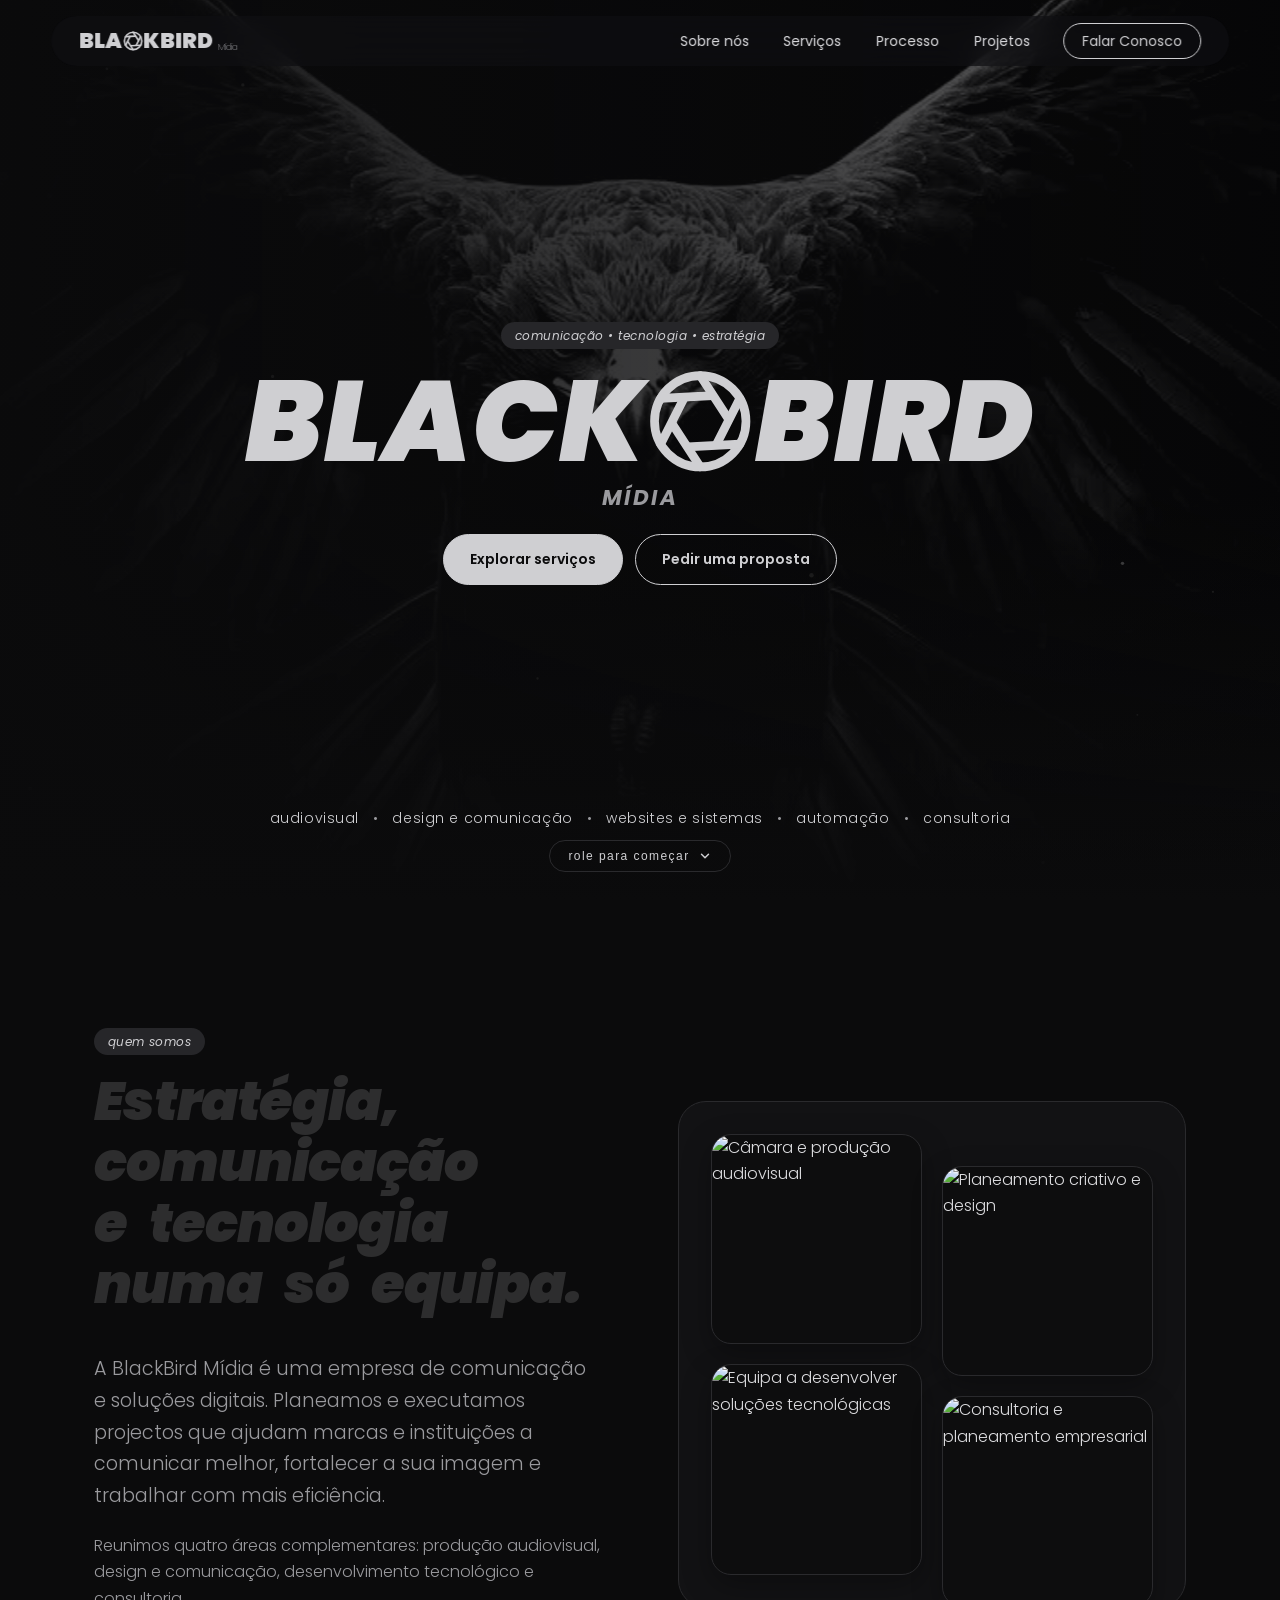
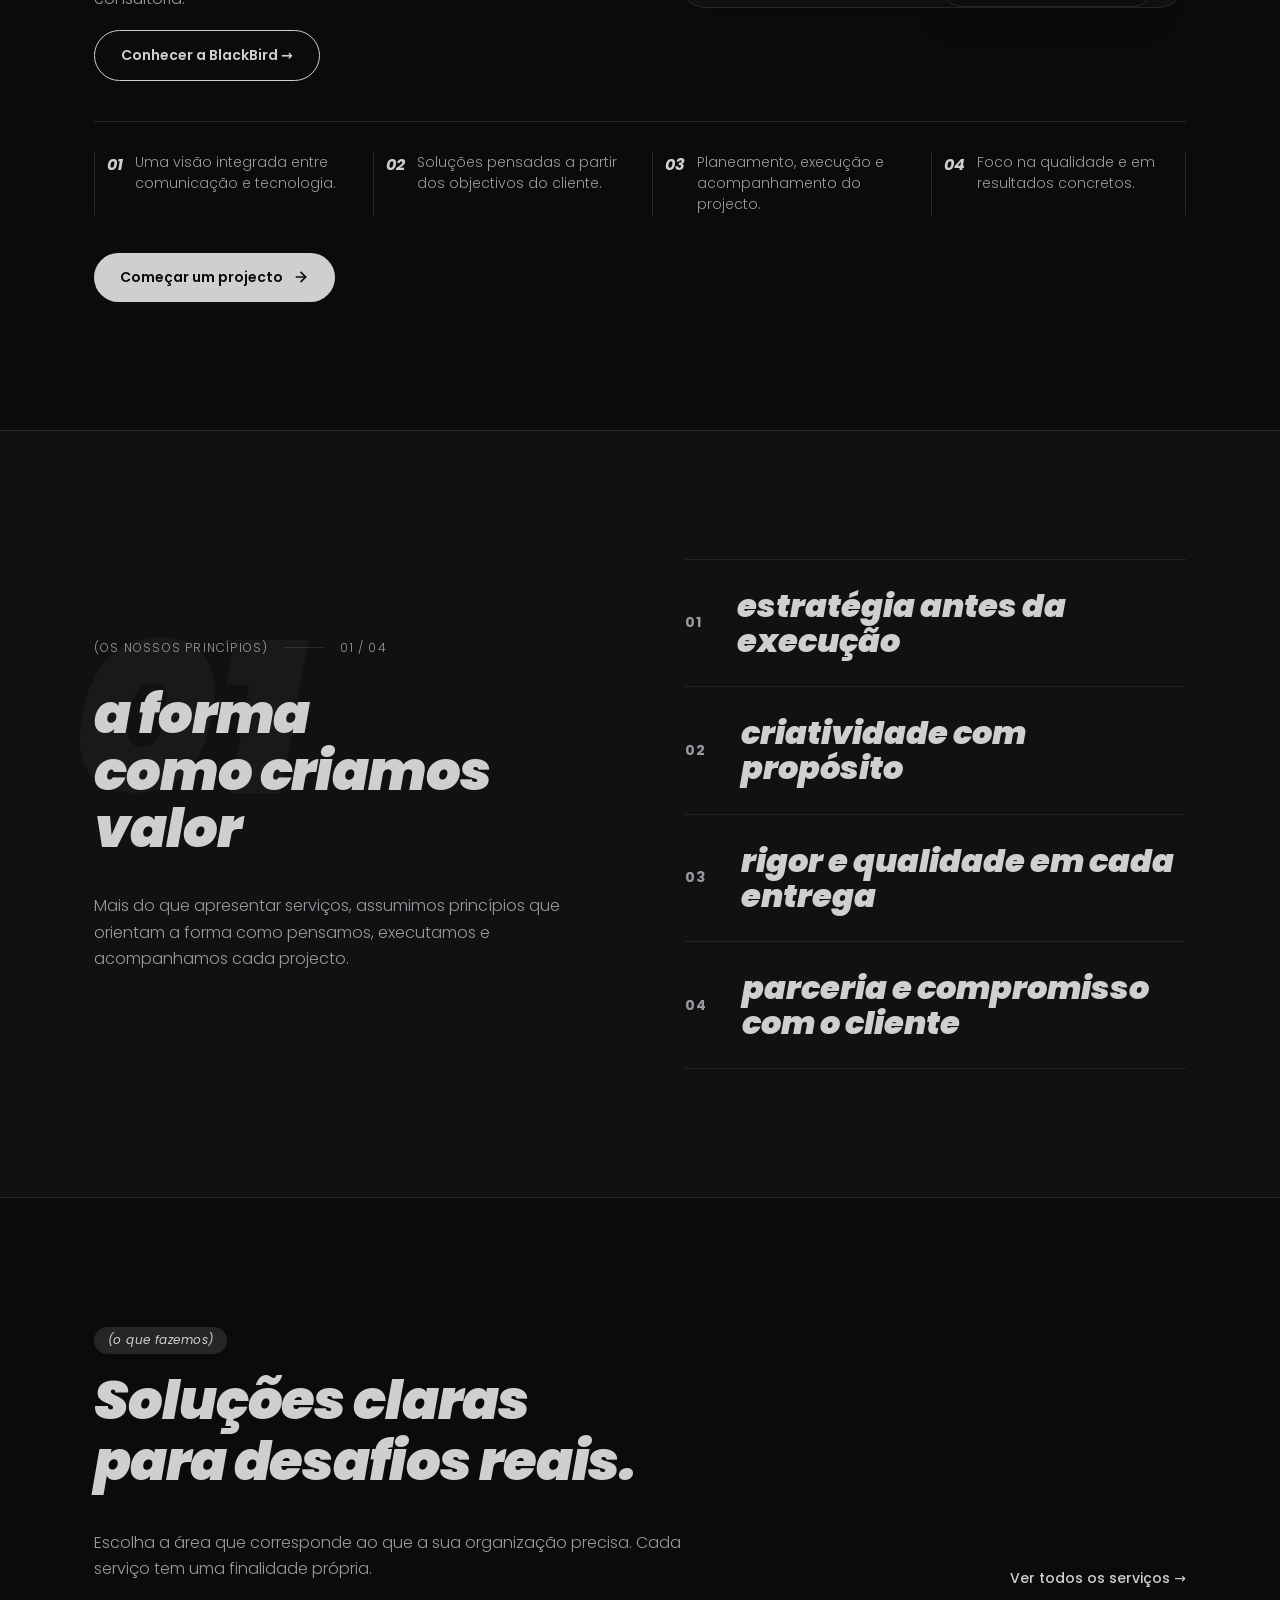
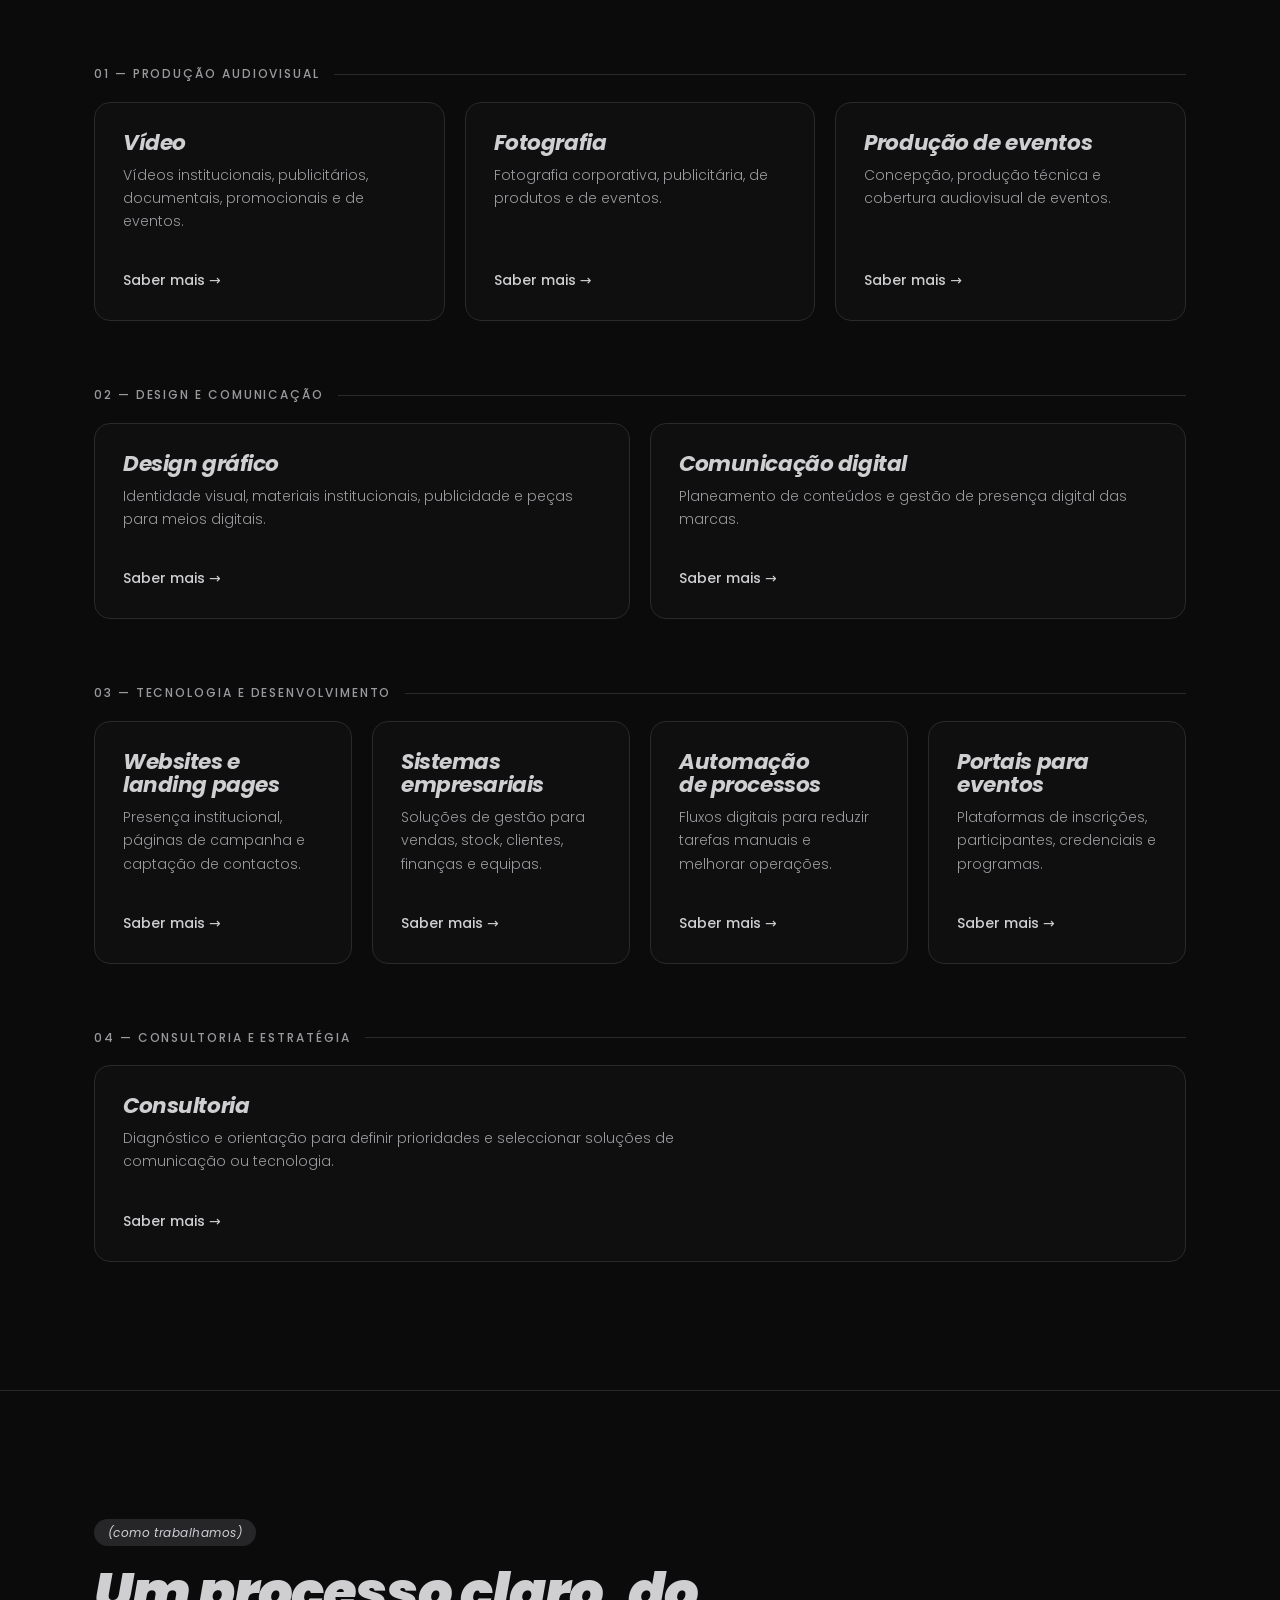
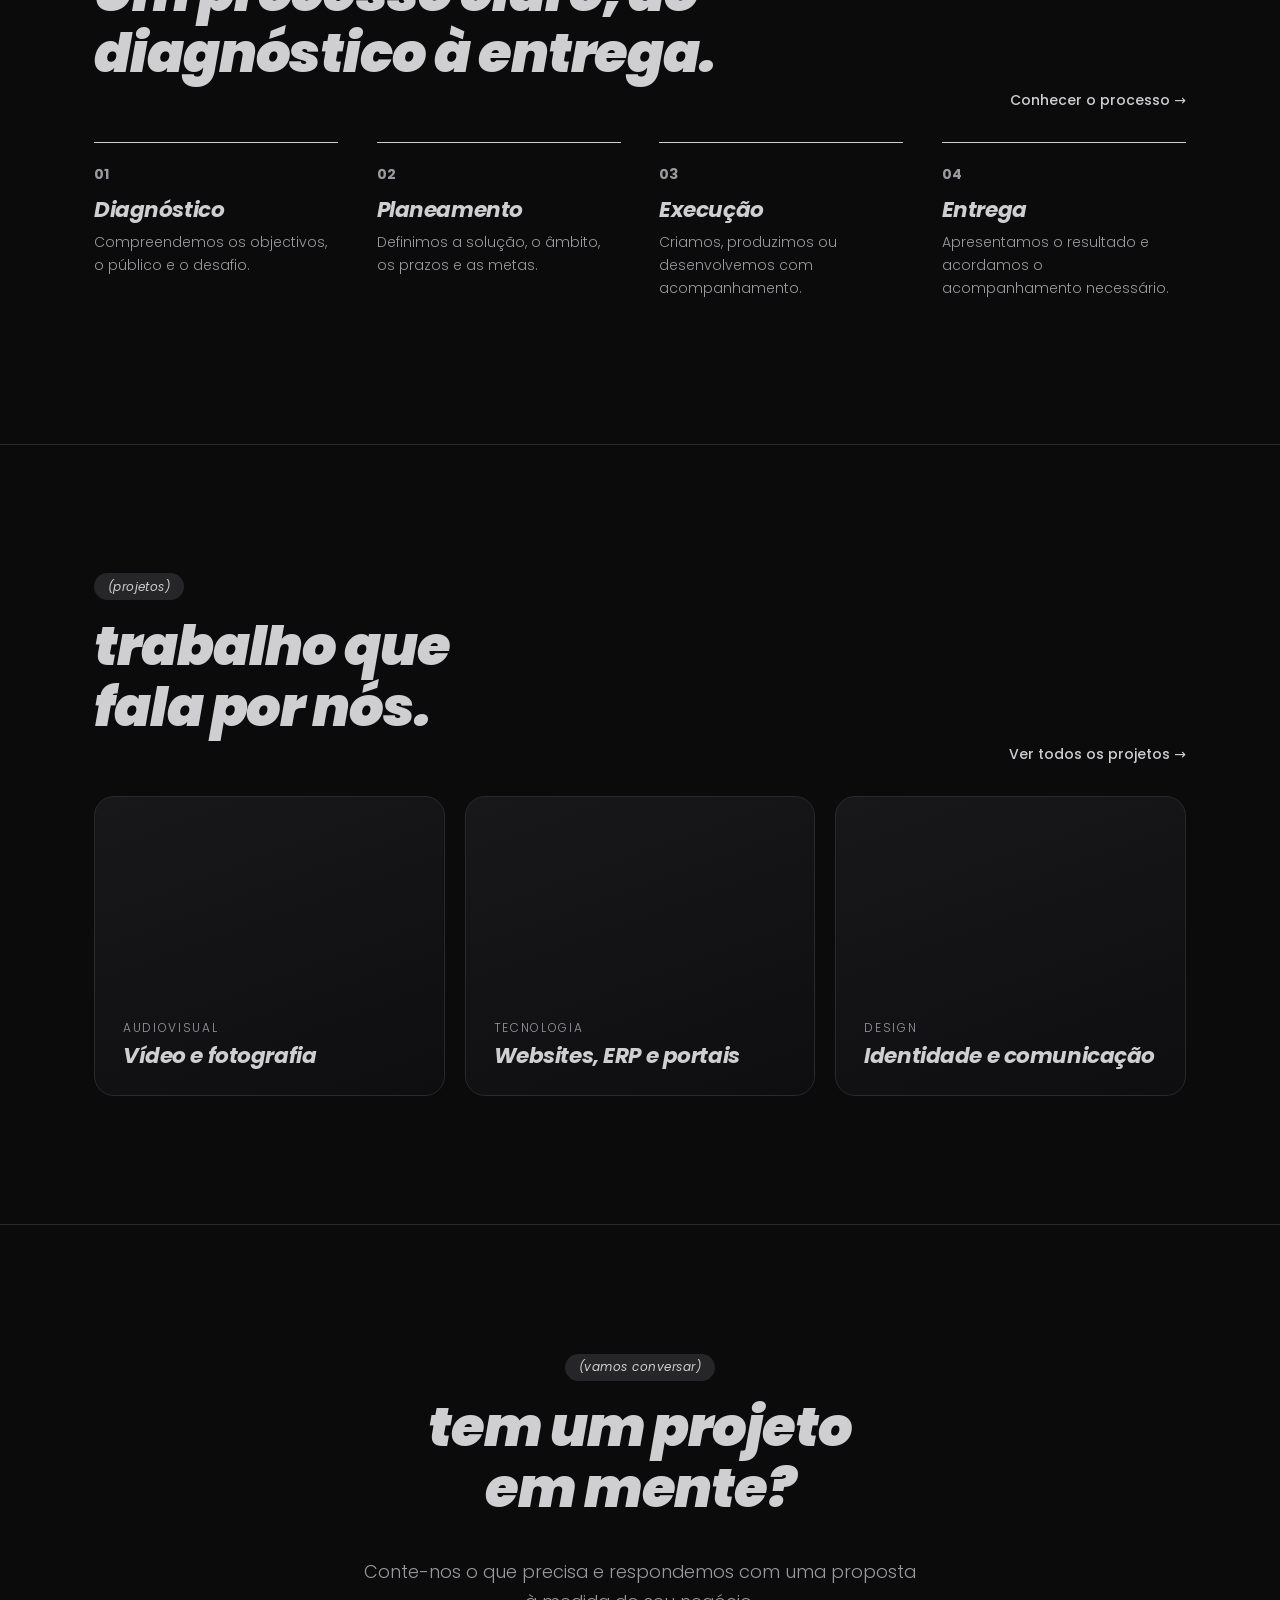
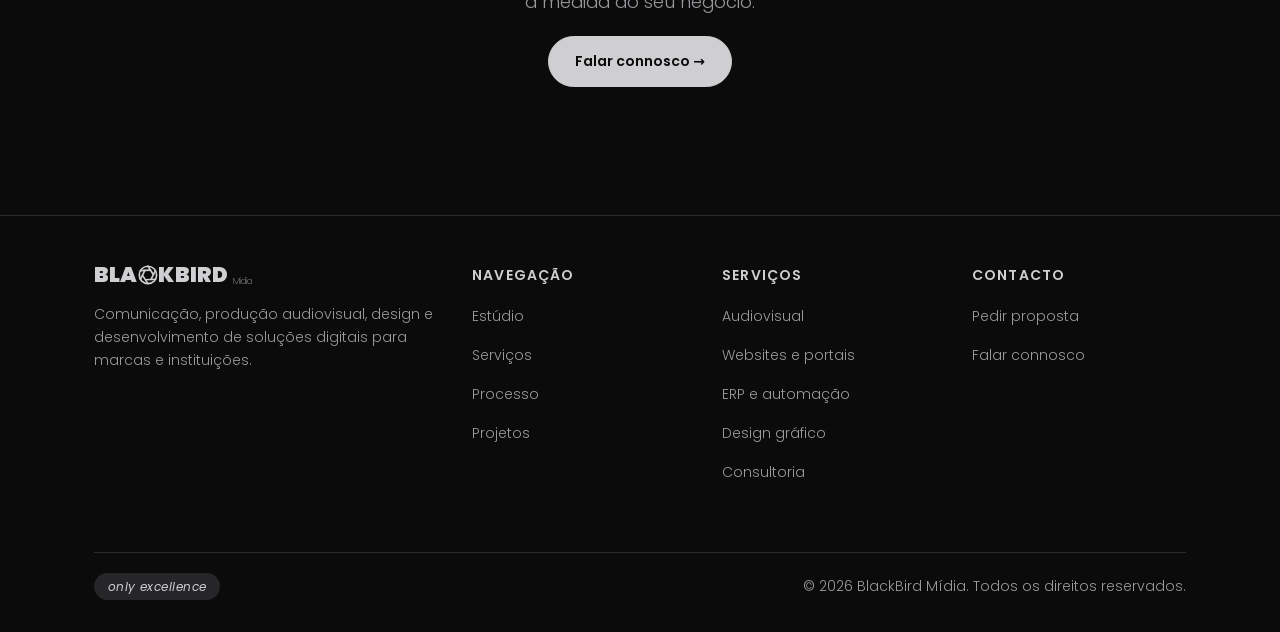
==== commit 21b78fc7: "Update index.html" ====
--- a/index.html
+++ b/index.html
@@ -2,6 +2,7 @@
 <html lang="pt-MZ">
 <head>
 <meta charset="utf-8">
+<script src="servicos/js/tema.js"></script>
 <meta name="viewport" content="width=device-width, initial-scale=1, viewport-fit=cover">
 <title>BlackBird Mídia | Comunicação, Tecnologia e Soluções Digitais</title>
 <meta name="description" content="A BlackBird Mídia reúne produção audiovisual, design e comunicação, desenvolvimento de websites e sistemas empresariais e consultoria para marcas e instituições.">
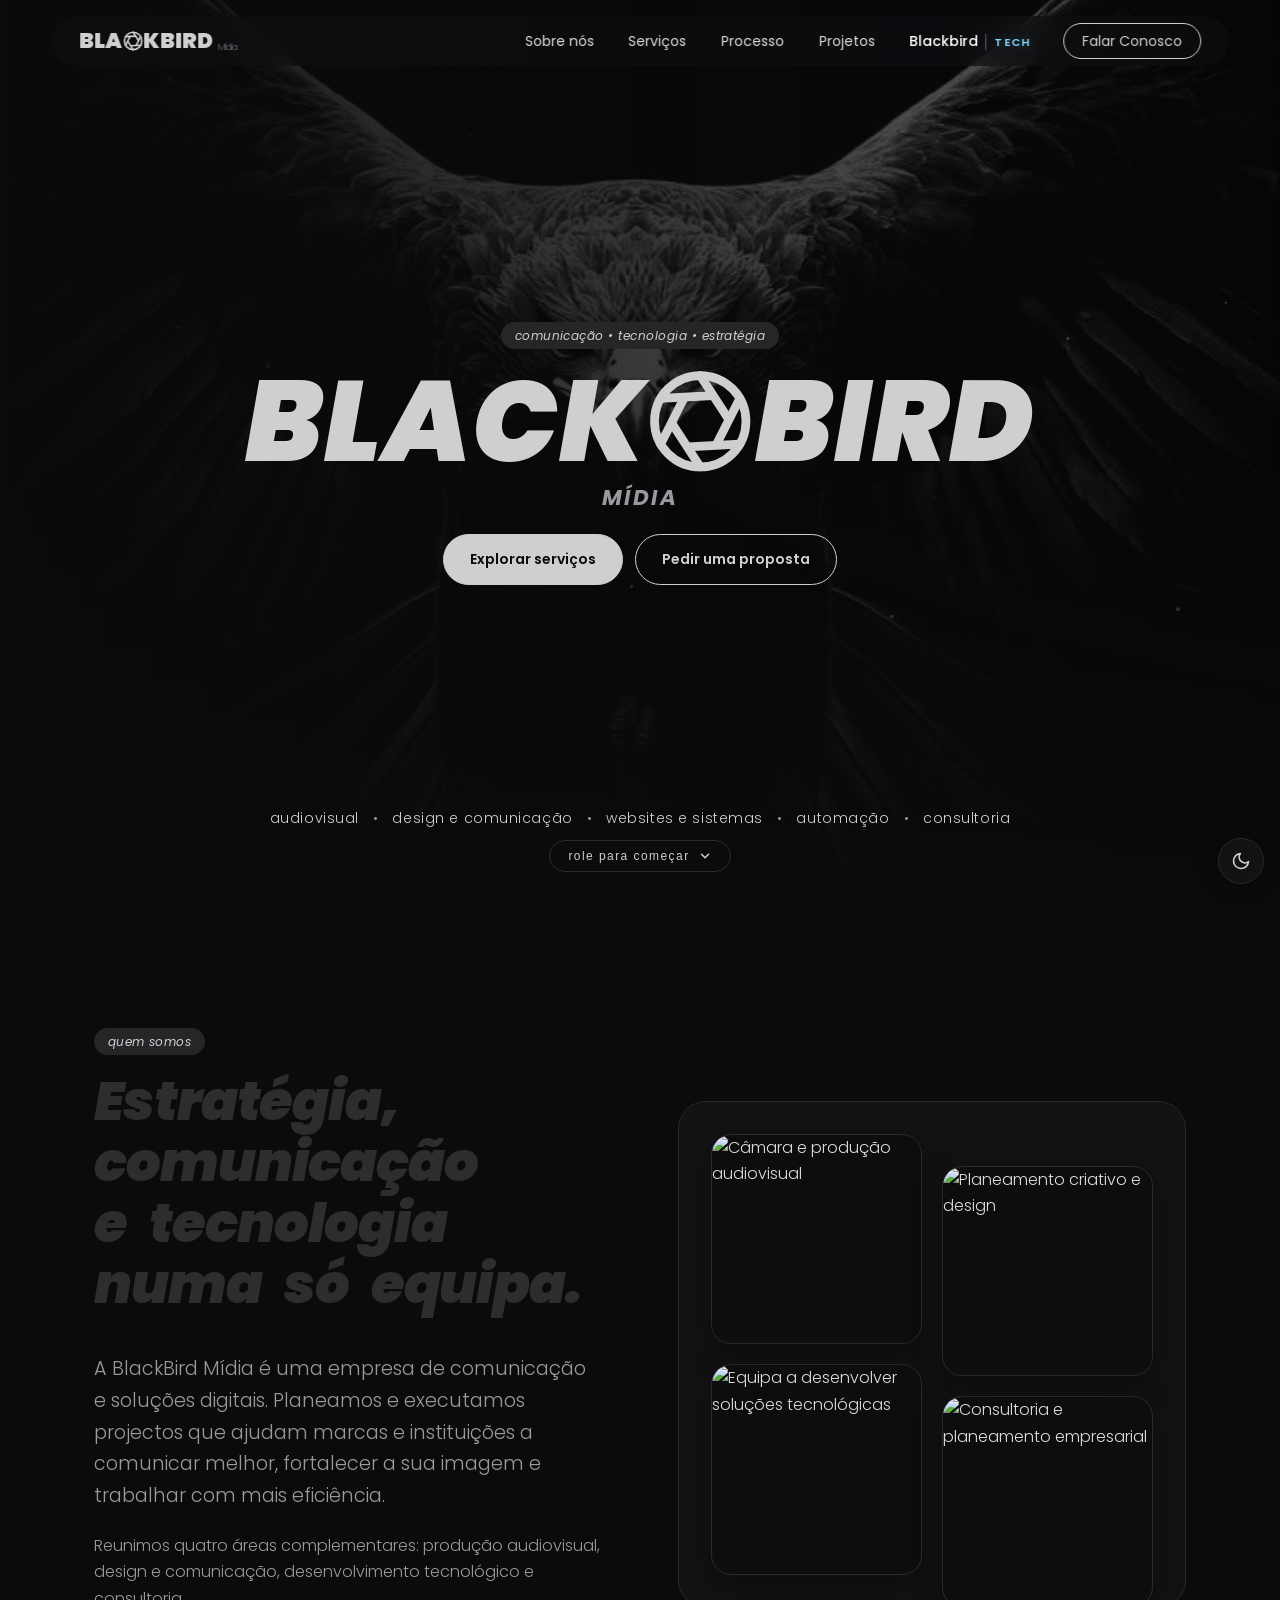
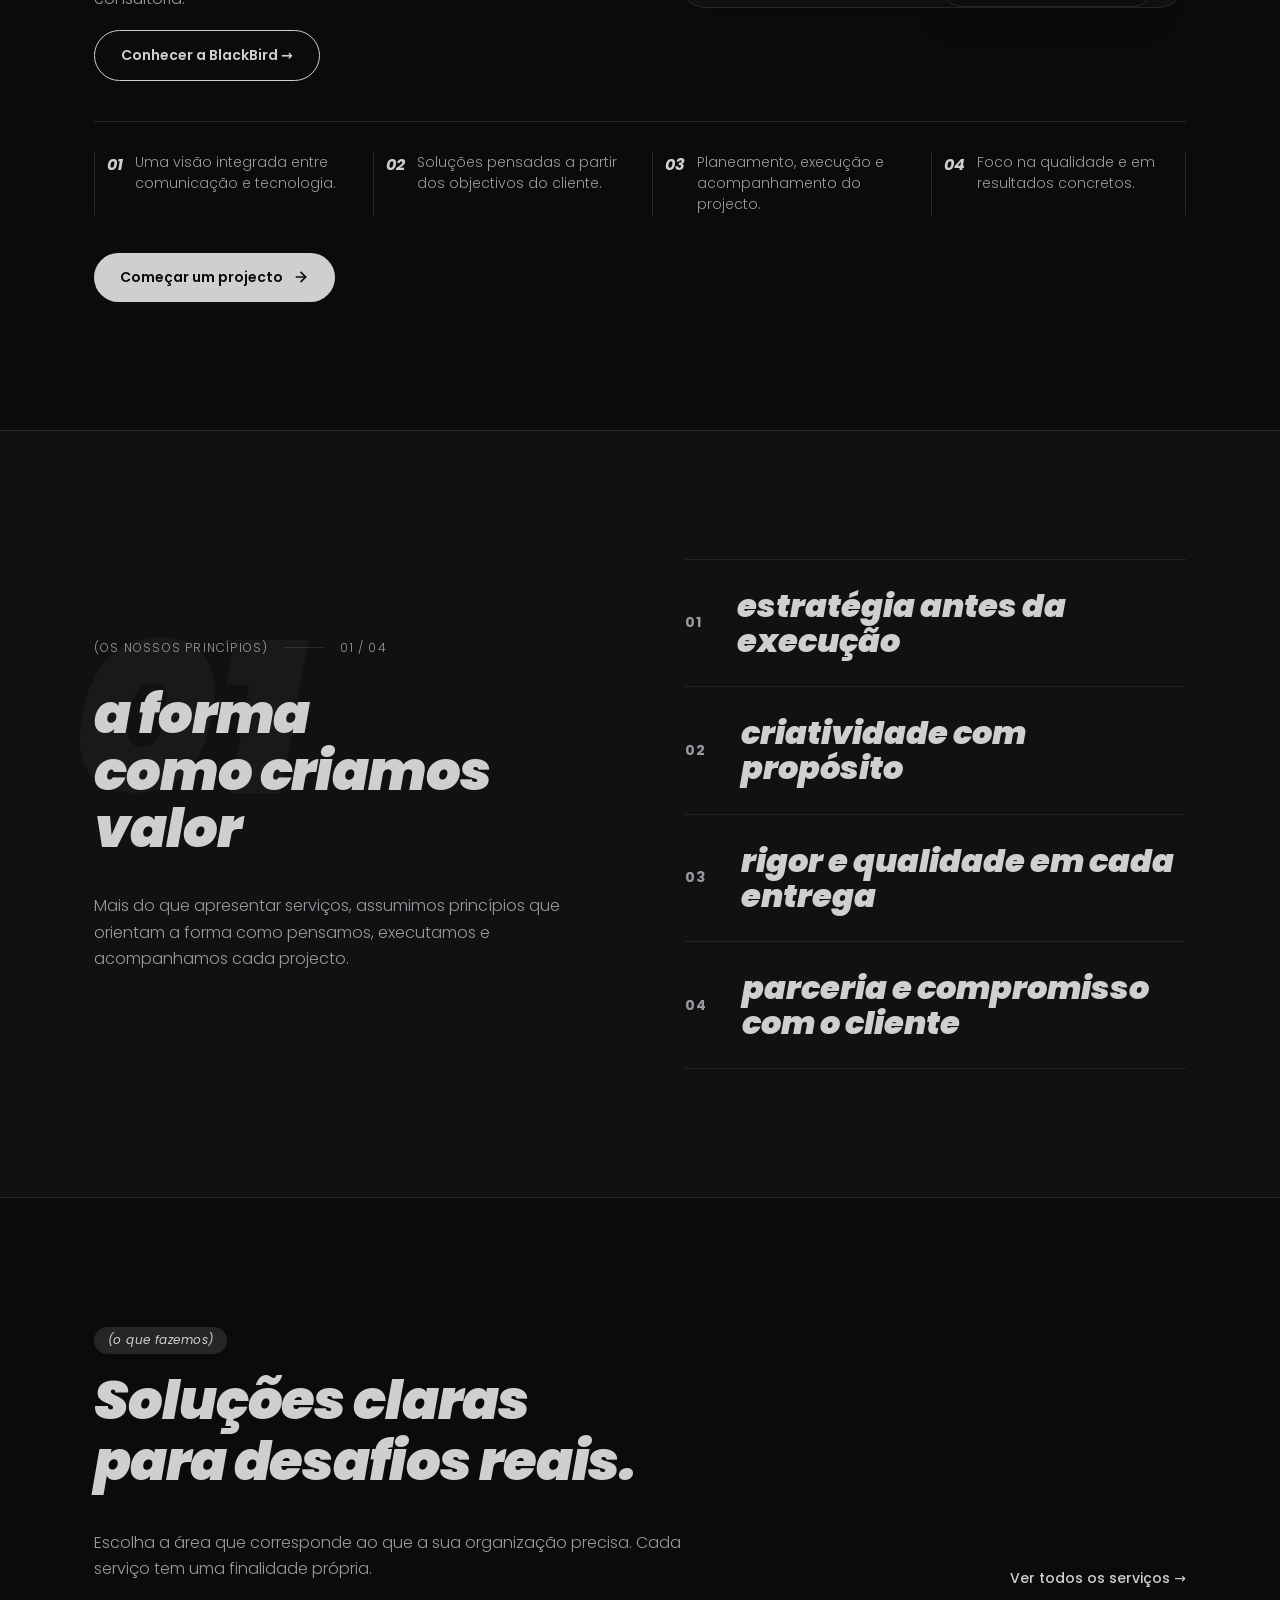
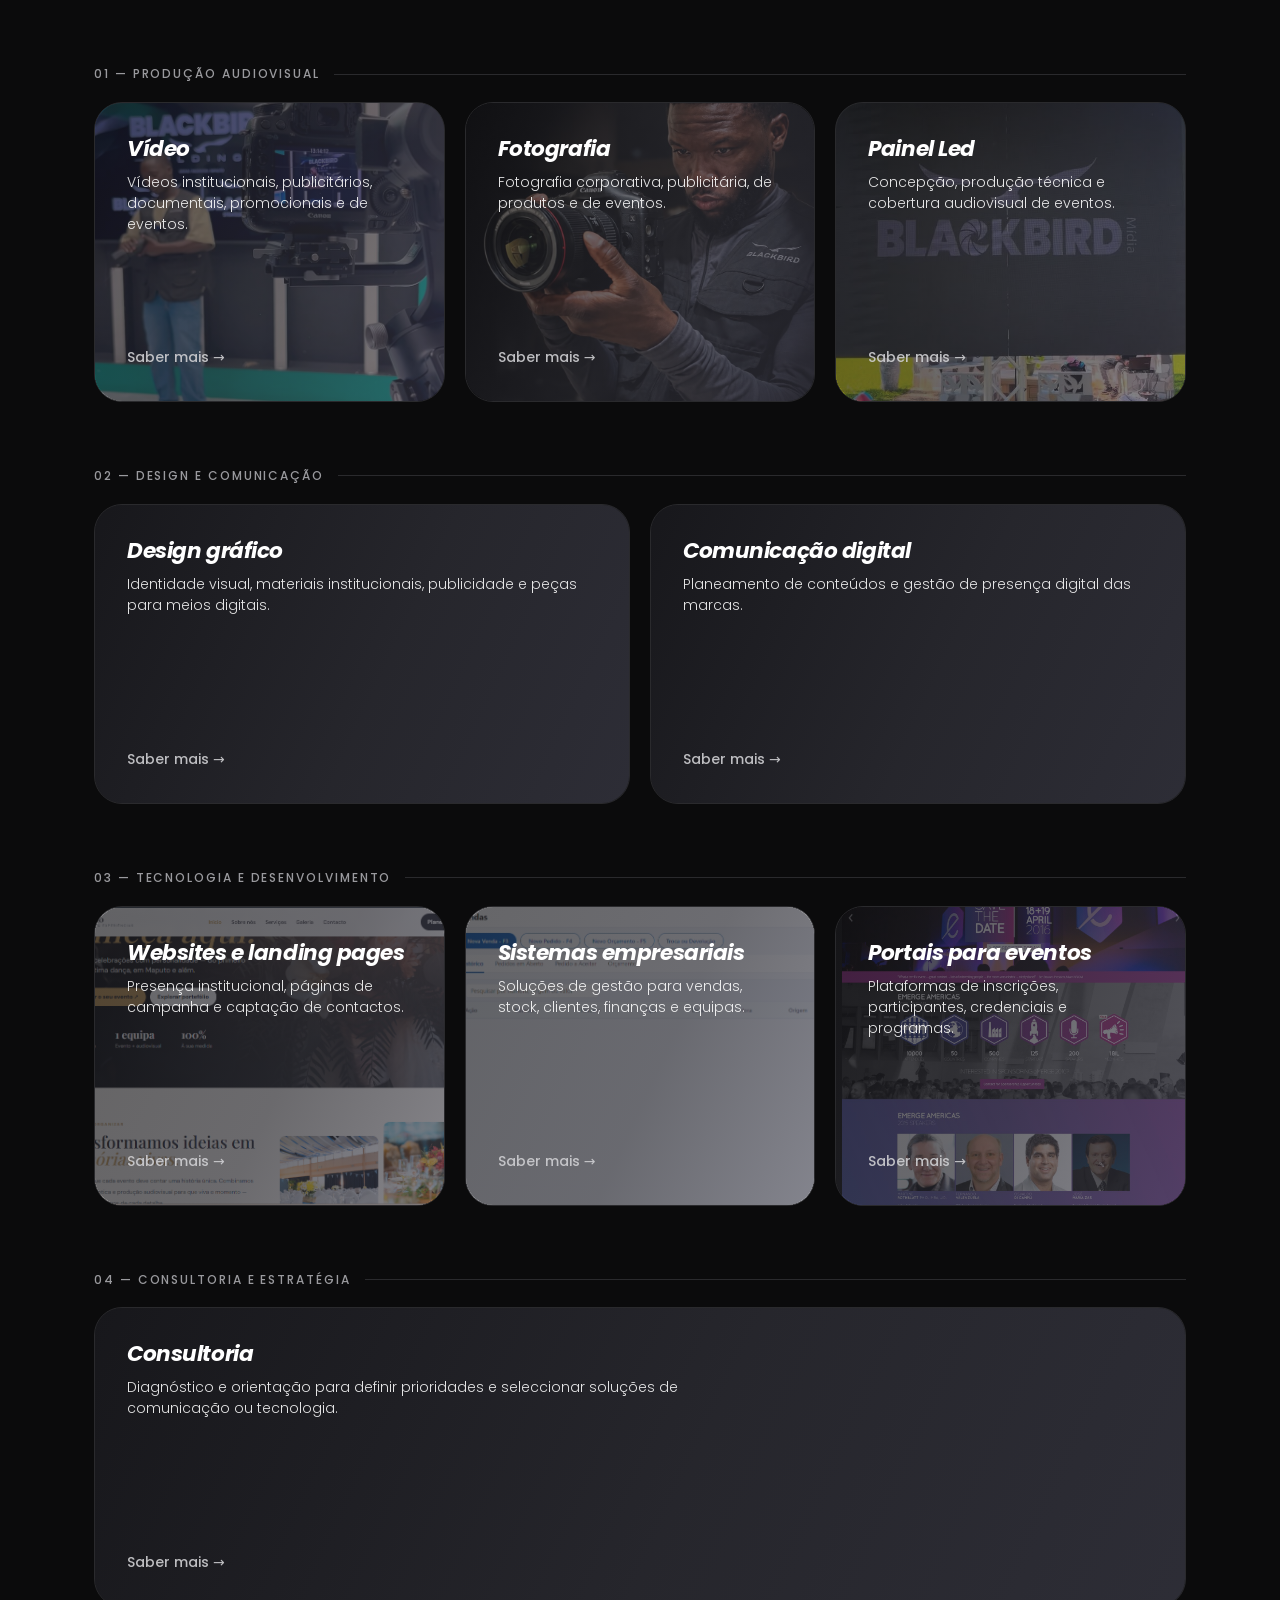
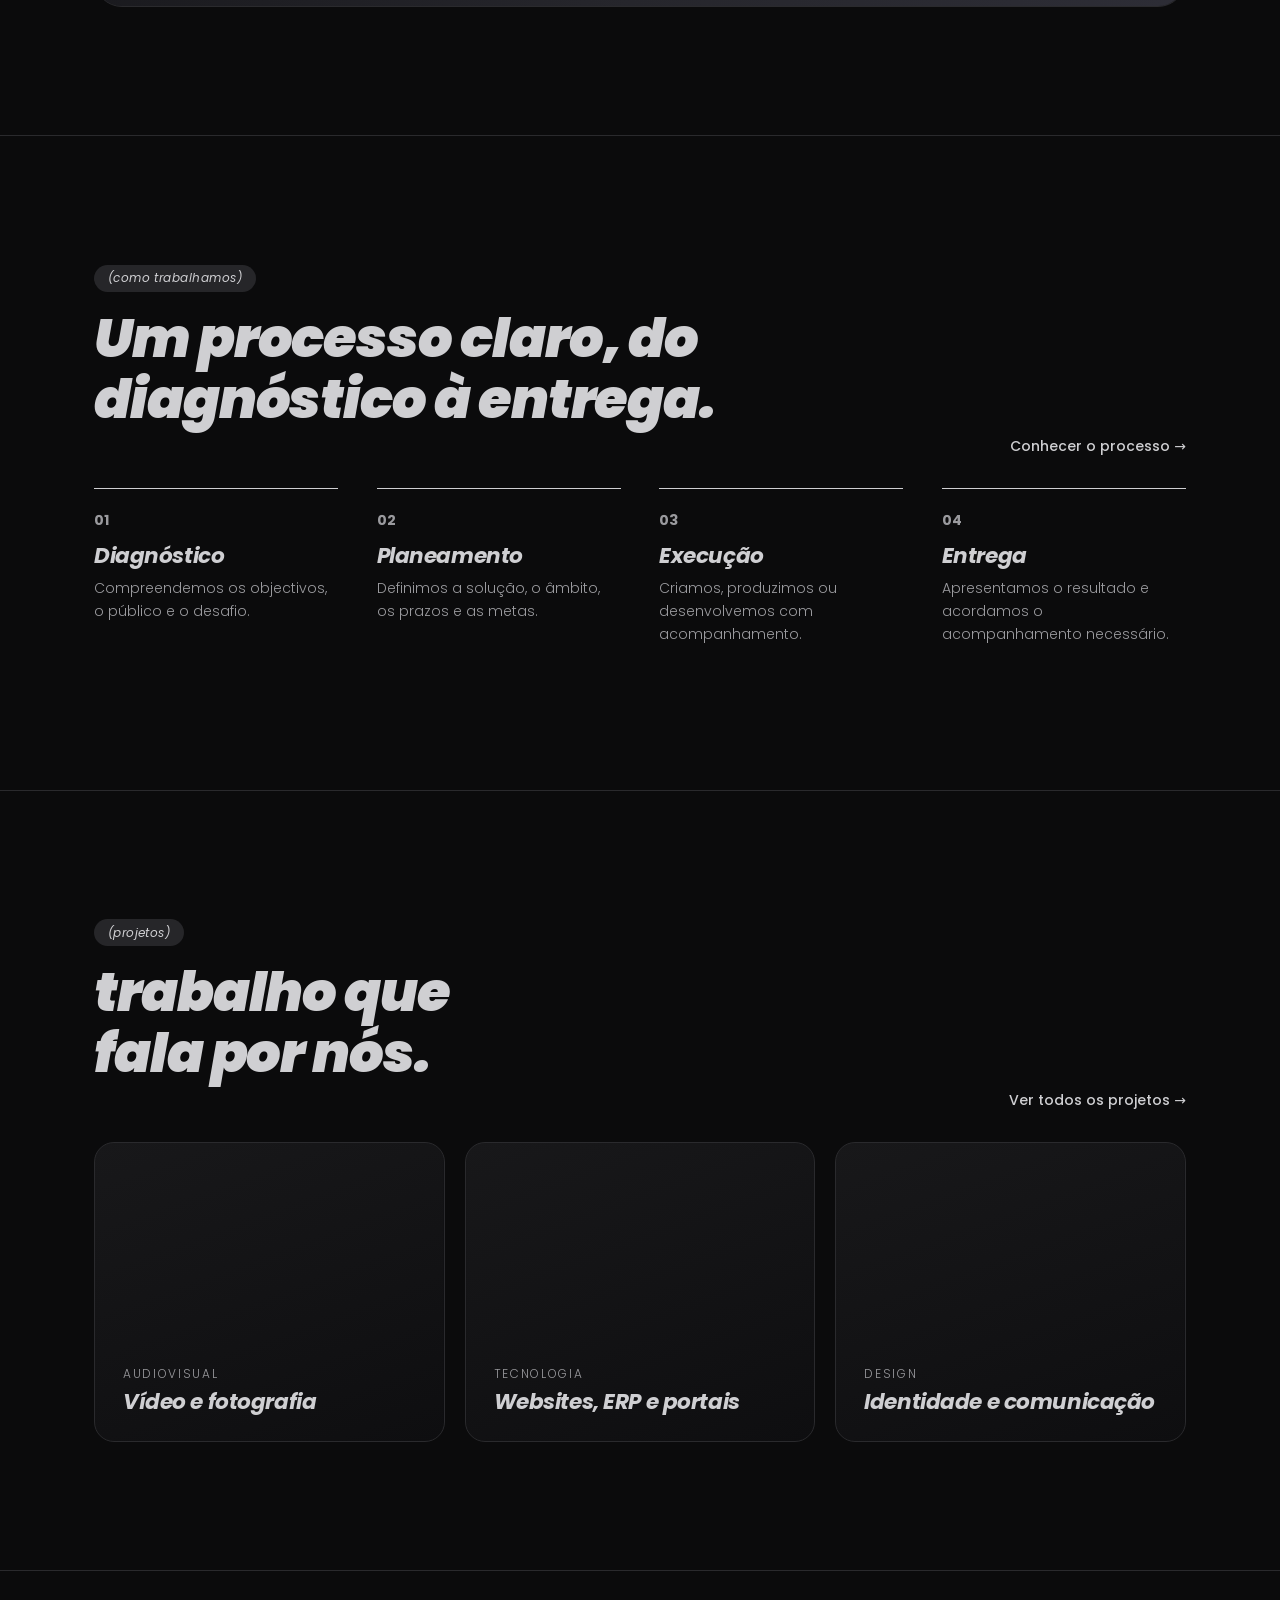
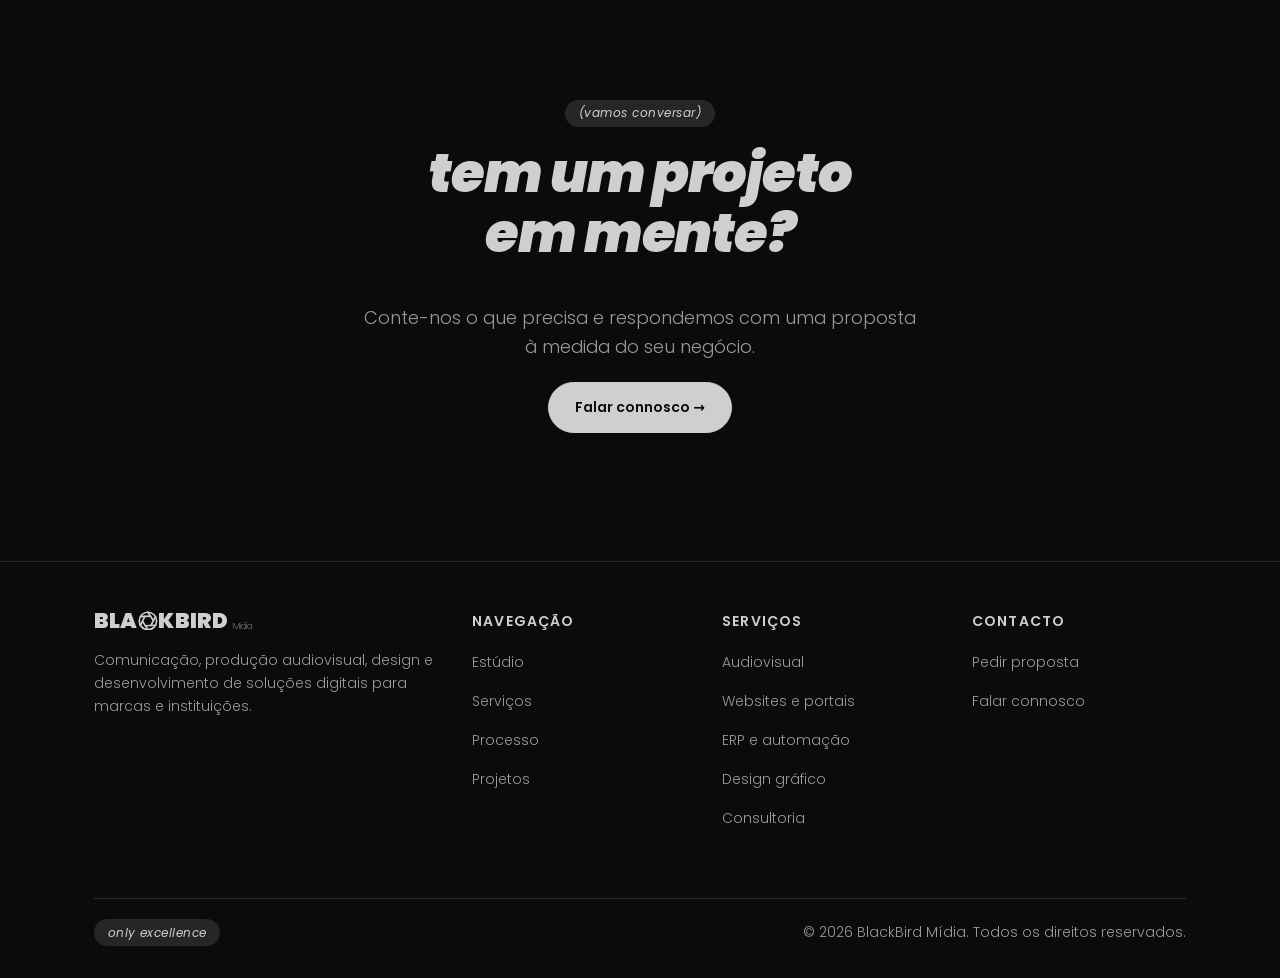
==== commit a0c7aa86: "Atualizacao de Tudo atualização de estilos" ====
--- a/index.html
+++ b/index.html
@@ -553,8 +553,8 @@
    CARDS, PASSOS, TRABALHOS
    ========================================================= */
 .sec-head { display: flex; flex-wrap: wrap; align-items: flex-end; justify-content: space-between; gap: 20px; }
-
 .area { margin-top: clamp(40px, 5vw, 64px); }
+
 .area-label {
   display: flex;
   align-items: center;
@@ -569,22 +569,71 @@
 }
 .area-label::after { content: ""; flex: 1; height: 1px; background: var(--line); }
 
-.grid { display: grid; grid-template-columns: repeat(auto-fit, minmax(min(100%, 230px), 1fr)); gap: 20px; }
+.grid {
+  display: grid;
+  grid-template-columns: repeat(auto-fit, minmax(min(100%, 230px), 1fr));
+  gap: 20px;
+}
 
 .card {
   display: flex;
   flex-direction: column;
-  background: rgba(255, 255, 255, 0.02);
+  background-color: #111;
+  background-position: center;
+  background-repeat: no-repeat;
+  background-size: cover;
   border: 1px solid var(--line);
+  border-radius: 16px;
+  overflow: hidden; /* Garante que a sombra respeita o border-radius */
+  padding: 0;       /* O padding passa para .card-overlay para cobrir o card todo */
+  text-decoration: none;
+  transition: border-color 0.25s, transform 0.25s;
+}
+
+.card:hover {
+  border-color: var(--silver);
+  transform: translateY(-4px);
+}
+
+/* Camada de sombra que ocupa 100% do card */
+.card-overlay {
+  display: flex;
+  flex-direction: column;
+  flex: 1;
   padding: clamp(20px, 3vw, 28px);
-  border-radius: 16px;
-  text-decoration: none;
-  transition: border-color 0.25s, background 0.25s, transform 0.25s;
-}
-.card:hover { border-color: var(--silver); background: rgba(255, 255, 255, 0.05); transform: translateY(-4px); }
-.card p { color: var(--ash); font-size: var(--fs-sm); margin: 0 0 20px; }
-.card .go { margin-top: auto; color: var(--silver); font-size: var(--fs-sm); font-weight: 500; }
-
+  background: linear-gradient(
+    to top,
+    rgba(0, 0, 0, 0.82) 0%,
+    rgba(0, 0, 0, 0.48) 100%
+  );
+  transition: background 0.25s;
+}
+
+.card:hover .card-overlay {
+  background: linear-gradient(
+    to top,
+    rgba(0, 0, 0, 0.9) 0%,
+    rgba(0, 0, 0, 0.6) 100%
+  );
+}
+
+.card h3 {
+  color: #fff;
+  margin: 0 0 8px;
+}
+
+.card p {
+  color: rgba(255, 255, 255, 0.82);
+  font-size: var(--fs-sm);
+  margin: 0 0 20px;
+}
+
+.card .go {
+  margin-top: auto;
+  color: var(--silver);
+  font-size: var(--fs-sm);
+  font-weight: 500;
+}
 .steps {
   counter-reset: s;
   display: grid;
@@ -766,6 +815,116 @@
 @media (prefers-reduced-motion: reduce) {
   #snow { display: none; }
  }
+
+
+
+
+
+
+
+
+
+
+
+.area { margin-top: clamp(40px, 5vw, 64px); }
+
+.area-label {
+  display: flex;
+  align-items: center;
+  gap: 14px;
+  margin: 0 0 18px;
+  max-width: none;
+  font-size: var(--fs-xs);
+  letter-spacing: 0.16em;
+  text-transform: uppercase;
+  color: var(--ash);
+  font-weight: 500;
+}
+.area-label::after { content: ""; flex: 1; height: 1px; background: var(--line); }
+
+.grid {
+  display: grid;
+  grid-template-columns: repeat(auto-fit, minmax(min(100%, 260px), 1fr));
+  gap: 20px;
+}
+
+.card {
+  position: relative;
+  display: flex;
+  flex-direction: column;
+  min-height: 300px;
+  background-color: #16161a; /* Cor de reserva enquanto a imagem carrega */
+  background-position: center;
+  background-repeat: no-repeat;
+  background-size: cover;
+  border: 1px solid var(--line);
+  border-radius: 28px;
+  overflow: hidden;
+  padding: 0;
+  text-decoration: none;
+  transition: transform 0.3s ease, box-shadow 0.3s ease, border-color 0.3s ease;
+}
+
+.card:hover {
+  transform: translateY(-5px);
+    background-position: center;
+  background-repeat: no-repeat;
+  background-size: cover;
+  border-color: var(--silver);
+  box-shadow: 0 16px 32px rgba(0, 0, 0, 0.25);
+}
+
+.card-overlay {
+  display: flex;
+  flex-direction: column;
+  justify-content: flex-end;
+  flex: 1;
+  padding: clamp(24px, 3vw, 32px);
+  background: linear-gradient(
+    115deg,
+    rgba(24, 24, 28, 0.664) 0%,
+    rgba(45, 45, 52, 0.699) 55%,
+    rgba(60, 60, 72, 0.61) 100%
+  );
+  transition: background 0.3s ease;
+}
+
+.card:hover .card-overlay {
+  background: linear-gradient(
+    115deg,
+    rgba(18, 18, 22, 0.541) 0%,
+    rgba(38, 38, 44, 0.445) 55%,
+    rgba(50, 50, 60, 0.45) 100%
+  );
+}
+
+.card h3 {
+  color: #ffffff;
+  font-size: 1.35rem;
+  font-weight: 700;
+  line-height: 1.25;
+  margin: 0 0 10px;
+}
+
+.card p {
+  color: rgba(255, 255, 255, 0.88);
+  font-size: var(--fs-sm);
+  line-height: 1.5;
+  margin: 0 0 18px;
+}
+
+.card .go {
+  color: #ffffff;
+  font-size: var(--fs-sm);
+  font-weight: 600;
+  opacity: 0.9;
+  transition: opacity 0.2s, transform 0.2s;
+}
+
+.card:hover .go {
+  opacity: 1;
+  transform: translateX(4px);
+}
 </style>
 </head>
 <body class="home">
@@ -773,35 +932,36 @@
 <canvas id="snow" aria-hidden="true"></canvas>
 <!-- Cabeçalho Flutuante Inteligente -->
 
-<header class="nav" id="nav">
-  <a class="logo" href="index.html" aria-label="BlackBird Mídia, início">
-    BLA<svg viewBox="0 0 24 24" fill="none"
-      stroke="currentColor" stroke-width="2"
-      stroke-linecap="round" aria-hidden="true">
-      <circle cx="12" cy="12" r="10.5"/>
-      <path d="M12 1.5 L18.5 11.5" transform="rotate(0 12 12)"/>
-      <path d="M12 1.5 L18.5 11.5" transform="rotate(60 12 12)"/>
-      <path d="M12 1.5 L18.5 11.5" transform="rotate(120 12 12)"/>
-      <path d="M12 1.5 L18.5 11.5" transform="rotate(180 12 12)"/>
-      <path d="M12 1.5 L18.5 11.5" transform="rotate(240 12 12)"/>
-      <path d="M12 1.5 L18.5 11.5" transform="rotate(300 12 12)"/>
-    </svg>KBIRD
-    <small>Mídia</small>
-  </a>
-
-  <button class="menu" id="menuBtn"
-    aria-expanded="false" aria-controls="menuList">
-    Menu
-  </button>
-
-  <ul id="menuList">
-    <li><a href="sobre.html">Sobre nós</a></li>
-    <li><a href="servicos.html">Serviços</a></li>
-    <li><a href="processo.html">Processo</a></li>
-    <li><a href="projetos.html">Projetos</a></li>
-    <li><a class="cta-nav" href="contacto.html">Falar Conosco</a></li>
-  </ul>
-</header>
+  <header class="nav" id="nav">
+    <a class="logo" href="index.html" aria-label="BlackBird Mídia, início">
+      BLA<svg viewBox="0 0 24 24" fill="none"
+        stroke="currentColor" stroke-width="2"
+        stroke-linecap="round" aria-hidden="true">
+        <circle cx="12" cy="12" r="10.5"/>
+        <path d="M12 1.5 L18.5 11.5" transform="rotate(0 12 12)"/>
+        <path d="M12 1.5 L18.5 11.5" transform="rotate(60 12 12)"/>
+        <path d="M12 1.5 L18.5 11.5" transform="rotate(120 12 12)"/>
+        <path d="M12 1.5 L18.5 11.5" transform="rotate(180 12 12)"/>
+        <path d="M12 1.5 L18.5 11.5" transform="rotate(240 12 12)"/>
+        <path d="M12 1.5 L18.5 11.5" transform="rotate(300 12 12)"/>
+      </svg>KBIRD
+      <small>Mídia</small>
+    </a>
+
+    <button class="menu" id="menuBtn"
+      aria-expanded="false" aria-controls="menuList">
+      Menu
+    </button>
+
+<ul id="menuList">
+  <li><a href="sobre.html">Sobre nós</a></li>
+  <li><a href="servicos.html">Serviços</a></li>
+  <li><a href="processo.html">Processo</a></li>
+  <li><a href="projetos.html">Projetos</a></li>
+<li><a href="blackbird-tech.html" class="tech-link">Blackbird <span>Tech</span></a></li>
+  <li><a class="cta-nav" href="contacto.html">Falar Conosco</a></li>
+</ul>
+  </header>
 
 
 <main id="conteudo">
@@ -916,7 +1076,6 @@
 
 <!-- SECÇÃO DE SERVIÇOS -->
 <!-- SECÇÃO DE SERVIÇOS -->
-<!-- SECÇÃO DE SERVIÇOS -->
 <section id="servicos">
   <div class="wrap">
     <div class="sec-head">
@@ -928,37 +1087,101 @@
       <a class="link-arrow fade-up" href="servicos.html">Ver todos os serviços →</a>
     </div>
 
+    <!-- 01 — PRODUÇÃO AUDIOVISUAL -->
     <div class="area">
       <p class="area-label" id="audiovisual">01 — produção audiovisual</p>
       <div class="grid">
-        <a class="card fade-up" href="servicos.html#video"><h3>Vídeo</h3><p>Vídeos institucionais, publicitários, documentais, promocionais e de eventos.</p><span class="go">Saber mais →</span></a>
-        <a class="card fade-up" href="servicos.html#fotografia"><h3>Fotografia</h3><p>Fotografia corporativa, publicitária, de produtos e de eventos.</p><span class="go">Saber mais →</span></a>
-        <a class="card fade-up" href="servicos.html#producao-eventos"><h3>Produção de eventos</h3><p>Concepção, produção técnica e cobertura audiovisual de eventos.</p><span class="go">Saber mais →</span></a>
+        <a class="card fade-up" href="servicos.html#video" style="background-image: url(./assets/video.jpg);">
+          <div class="card-overlay">
+            <h3>Vídeo</h3>
+            <p>Vídeos institucionais, publicitários, documentais, promocionais e de eventos.</p>
+            <span class="go">Saber mais →</span>
+          </div>
+        </a>
+
+        <a class="card fade-up" href="servicos.html#fotografia" style="background-image: url(./assets/fotos.jpg);">
+          <div class="card-overlay">
+            <h3>Fotografia</h3>
+            <p>Fotografia corporativa, publicitária, de produtos e de eventos.</p>
+            <span class="go">Saber mais →</span>
+          </div>
+        </a>
+
+        <a class="card fade-up" href="servicos.html#producao-eventos" style="background-image: url(./assets/telaled.jpg);">
+          <div class="card-overlay">
+            <h3>Painel Led</h3>
+            <p>Concepção, produção técnica e cobertura audiovisual de eventos.</p>
+            <span class="go">Saber mais →</span>
+          </div>
+        </a>
       </div>
     </div>
 
+    <!-- 02 — DESIGN E COMUNICAÇÃO -->
     <div class="area">
       <p class="area-label" id="design">02 — design e comunicação</p>
       <div class="grid">
-        <a class="card fade-up" href="#design"><h3>Design gráfico</h3><p>Identidade visual, materiais institucionais, publicidade e peças para meios digitais.</p><span class="go">Saber mais →</span></a>
-        <a class="card fade-up" href="servicos.html#gestao"><h3>Comunicação digital</h3><p>Planeamento de conteúdos e gestão de presença digital das marcas.</p><span class="go">Saber mais →</span></a>
+        <a class="card fade-up" href="#design" style="background-image: url(./assets/design.jpg);">
+          <div class="card-overlay">
+            <h3>Design gráfico</h3>
+            <p>Identidade visual, materiais institucionais, publicidade e peças para meios digitais.</p>
+            <span class="go">Saber mais →</span>
+          </div>
+        </a>
+
+        <a class="card fade-up" href="servicos.html#gestao" style="background-image: url(./assets/comunicacao.jpg);">
+          <div class="card-overlay">
+            <h3>Comunicação digital</h3>
+            <p>Planeamento de conteúdos e gestão de presença digital das marcas.</p>
+            <span class="go">Saber mais →</span>
+          </div>
+        </a>
       </div>
     </div>
 
+    <!-- 03 — TECNOLOGIA E DESENVOLVIMENTO -->
     <div class="area">
       <p class="area-label" id="tecnologia">03 — tecnologia e desenvolvimento</p>
       <div class="grid">
-        <a class="card fade-up" href="#tecnologia"><h3>Websites e landing pages</h3><p>Presença institucional, páginas de campanha e captação de contactos.</p><span class="go">Saber mais →</span></a>
-        <a class="card fade-up" href="#tecnologia"><h3>Sistemas empresariais</h3><p>Soluções de gestão para vendas, stock, clientes, finanças e equipas.</p><span class="go">Saber mais →</span></a>
-        <a class="card fade-up" href="servicos.html#automacao"><h3>Automação de processos</h3><p>Fluxos digitais para reduzir tarefas manuais e melhorar operações.</p><span class="go">Saber mais →</span></a>
-        <a class="card fade-up" href="servicos.html#portais-eventos"><h3>Portais para eventos</h3><p>Plataformas de inscrições, participantes, credenciais e programas.</p><span class="go">Saber mais →</span></a>
+        <a class="card fade-up" href="#tecnologia" style="background-image: url(./assets/websites.png);">
+          <div class="card-overlay">
+            <h3>Websites e landing pages</h3>
+            <p>Presença institucional, páginas de campanha e captação de contactos.</p>
+            <span class="go">Saber mais →</span>
+          </div>
+        </a>
+
+        <a class="card fade-up" href="#tecnologia" style="background-image: url(./assets/sistemas.png);">
+          <div class="card-overlay">
+            <h3>Sistemas empresariais</h3>
+            <p>Soluções de gestão para vendas, stock, clientes, finanças e equipas.</p>
+            <span class="go">Saber mais →</span>
+          </div>
+        </a>
+
+
+
+        <a class="card fade-up" href="servicos.html#portais-eventos" style="background-image: url(./assets/eventos.png);">
+          <div class="card-overlay">
+            <h3>Portais para eventos</h3>
+            <p>Plataformas de inscrições, participantes, credenciais e programas.</p>
+            <span class="go">Saber mais →</span>
+          </div>
+        </a>
       </div>
     </div>
 
+    <!-- 04 — CONSULTORIA E ESTRATÉGIA -->
     <div class="area">
       <p class="area-label" id="consultoria">04 — consultoria e estratégia</p>
       <div class="grid">
-        <a class="card fade-up" href="#consultoria"><h3>Consultoria</h3><p>Diagnóstico e orientação para definir prioridades e seleccionar soluções de comunicação ou tecnologia.</p><span class="go">Saber mais →</span></a>
+        <a class="card fade-up" href="#consultoria" style="background-image: url(./assets/consultoria.jpg);">
+          <div class="card-overlay">
+            <h3>Consultoria</h3>
+            <p>Diagnóstico e orientação para definir prioridades e seleccionar soluções de comunicação ou tecnologia.</p>
+            <span class="go">Saber mais →</span>
+          </div>
+        </a>
       </div>
     </div>
   </div>
@@ -1300,4 +1523,4 @@
 })();
 </script>
 </body>
-</html>
+</html>
--- a/servicos/css/interno.css
+++ b/servicos/css/interno.css
@@ -43,7 +43,22 @@
 .nav .cta-nav{border:1px solid var(--silver);padding:7px 18px;border-radius:999px;color:var(--silver);transition:background .2s,color .2s}
 .nav .cta-nav:hover,.nav .cta-nav[aria-current="page"]{background:var(--silver);color:var(--bg)}
 .nav .menu{display:none;background:none;border:1px solid var(--line);color:var(--silver);font:inherit;font-size:var(--fs-sm);padding:6px 14px;border-radius:999px;cursor:pointer}
+.nav ul a.tech-link {
+  color: var(--white);
+  font-weight: 500;
+}
 
+.nav ul a.tech-link span {
+  color: #7dd3fc; /* azul claro bem visível no fundo escuro */
+  font-size: 0.8em;
+  font-weight: 600;
+  letter-spacing: 0.1em;
+  text-transform: uppercase;
+  border-left: 1px solid rgba(125, 211, 252, 0.45);
+  padding-left: 8px;
+  margin-left: 3px;
+  text-shadow: 0 0 10px rgba(125, 211, 252, 0.25);
+}
 /* Cabeçalho de página */
 .phead{position:relative;z-index:1;padding:clamp(140px,17vw,210px) 0 clamp(44px,6vw,80px);border-bottom:1px solid var(--line);overflow:hidden}
 .phead::before{content:"";position:absolute;inset:0;background:radial-gradient(ellipse 60% 90% at 85% 0%,rgba(255,255,255,.07),transparent 70%);pointer-events:none}
@@ -57,7 +72,7 @@
 .btn-solid{background:var(--silver);color:var(--bg)}.btn-solid:hover{background:var(--white);transform:translateY(-2px)}
 .btn-line{background:transparent;color:var(--silver)}.btn-line:hover{background:rgba(255,255,255,.08);transform:translateY(-2px)}
 .actions{display:flex;flex-wrap:wrap;gap:14px;margin-top:28px}
-
+ 
 /* Barra de âncoras */
 .anchors{position:sticky;top:84px;z-index:20;margin-top:-1px;background:rgba(11,11,12,.9);backdrop-filter:blur(10px);-webkit-backdrop-filter:blur(10px);border-bottom:1px solid var(--line)}
 .anchors .wrap{display:flex;gap:10px;overflow-x:auto;padding-block:12px;scrollbar-width:none}
@@ -95,20 +110,7 @@
 .faq details[open] summary::after{transform:rotate(45deg)}
 .faq details p{color:var(--ash);padding-bottom:22px;margin:0}
 
-/* Projetos */
-.work{display:grid;grid-template-columns:repeat(3,1fr);gap:20px}
-.proj{position:relative;min-height:340px;display:flex;flex-direction:column;justify-content:flex-end;padding:26px;border:1px solid var(--line);border-radius:var(--radius);overflow:hidden;text-decoration:none;background:linear-gradient(160deg,#1a1a1d,#0e0e10);transition:border-color .25s,transform .25s}
-.proj::before{content:"";position:absolute;inset:0;background:var(--cover,none) center/cover no-repeat;opacity:.55;transition:transform .6s var(--ease),opacity .3s}
-.proj::after{content:"";position:absolute;inset:0;background:linear-gradient(to top,rgba(11,11,12,.95) 8%,rgba(11,11,12,.15) 70%)}
-.proj>*{position:relative;z-index:1}
-.proj:hover{border-color:var(--silver);transform:translateY(-4px)}
-.proj:hover::before{transform:scale(1.06);opacity:.7}
-.proj .tag{font-size:var(--fs-xs);letter-spacing:.14em;text-transform:uppercase;color:var(--ash)}
-.proj h3{margin:6px 0 8px}
-.proj p{font-size:var(--fs-sm);color:var(--text);margin:0 0 12px}
-.tags{display:flex;flex-wrap:wrap;gap:6px}
-.tags span{font-size:var(--fs-xs);border:1px solid rgba(255,255,255,.18);border-radius:999px;padding:2px 10px;color:var(--silver)}
-.proj.wide{grid-column:span 2}
+
 
 /* Contacto */
 .contact{display:grid;grid-template-columns:.85fr 1.15fr;gap:clamp(32px,6vw,90px);align-items:start}
--- a/servicos/css/header.css
+++ b/servicos/css/header.css
@@ -1,9 +1,27 @@
+
 .services-hero .wrap,
 .service-overview,
 .service-detail,
 .services-cta {
     position: relative;
     z-index: 1;
+}
+
+.logo2 svg {
+    display: inline-block;
+
+    vertical-align: middle;
+    animation: blackbird-spin 6s linear infinite;
+    transform-origin: center;
+}
+
+@keyframes blackbird-spin {
+    from {
+        transform: rotate(0deg);
+    }
+    to {
+        transform: rotate(360deg);
+    }
 }
 
 
